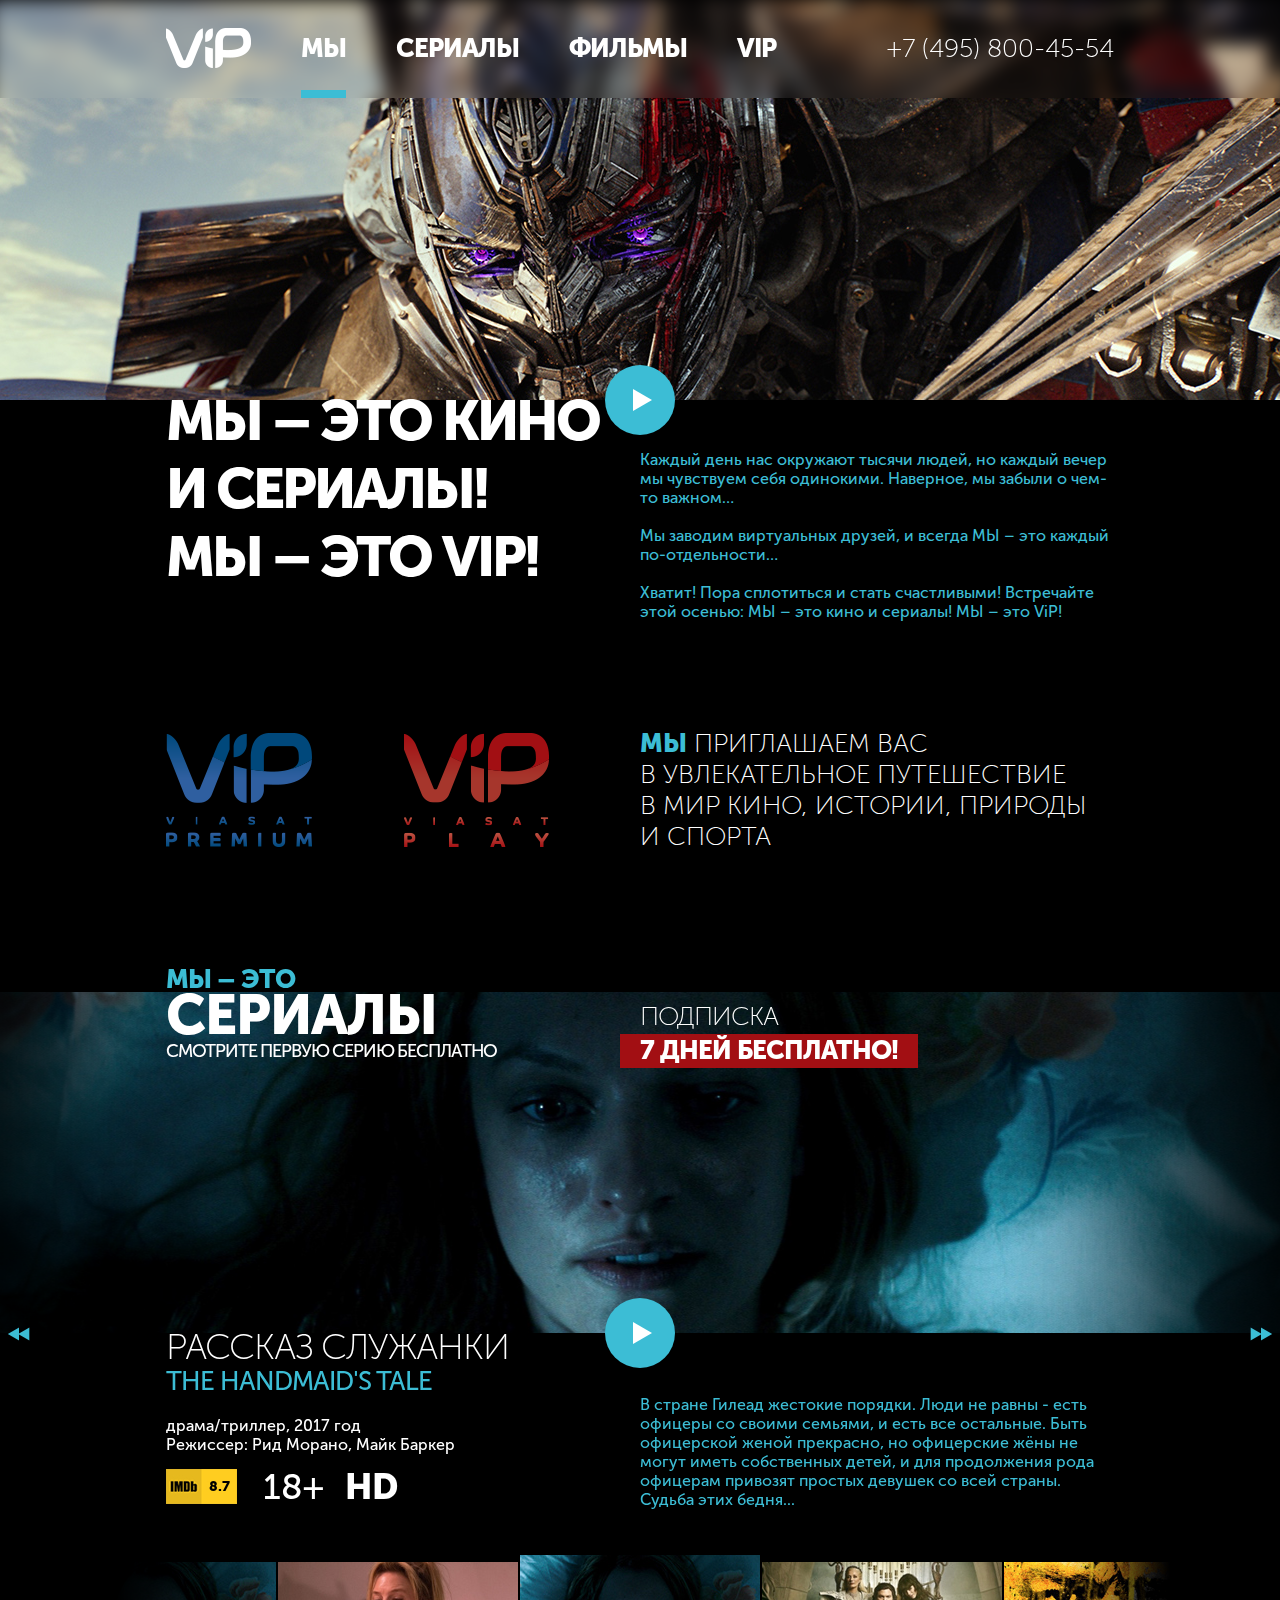
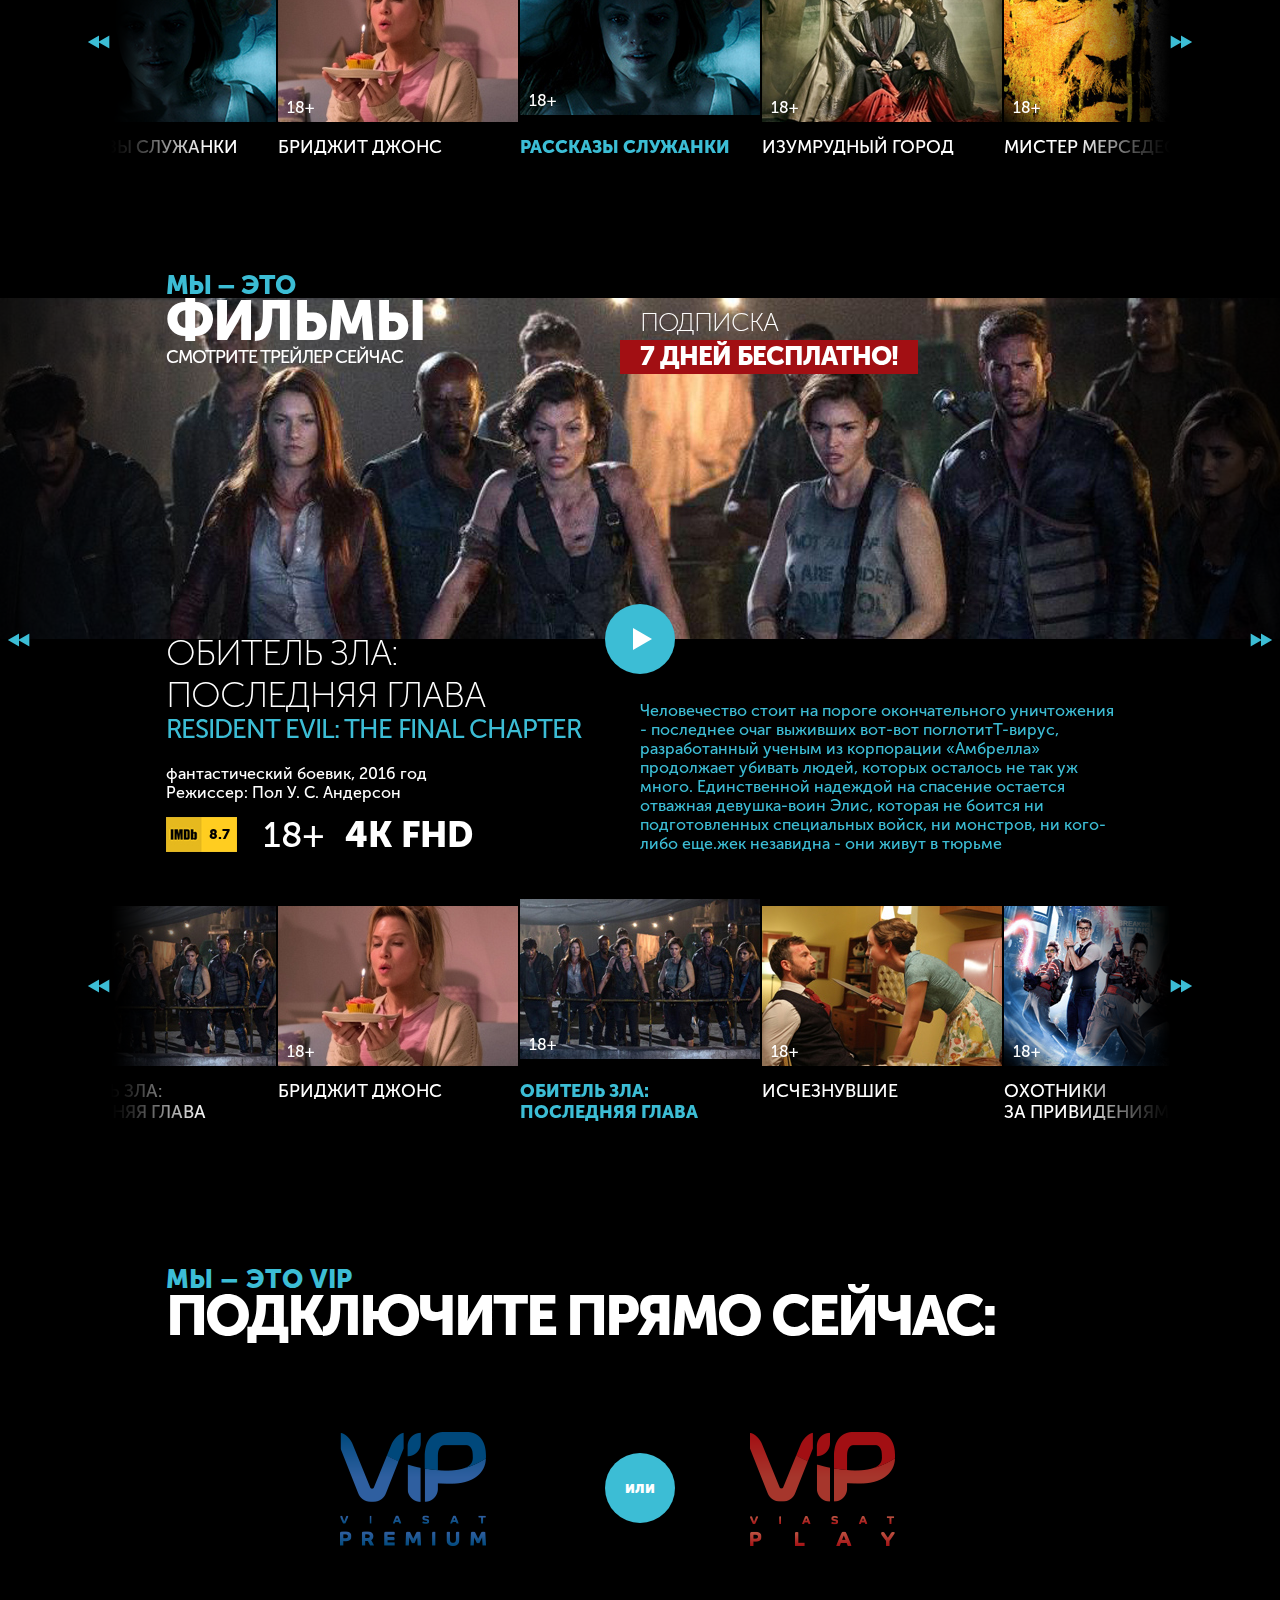
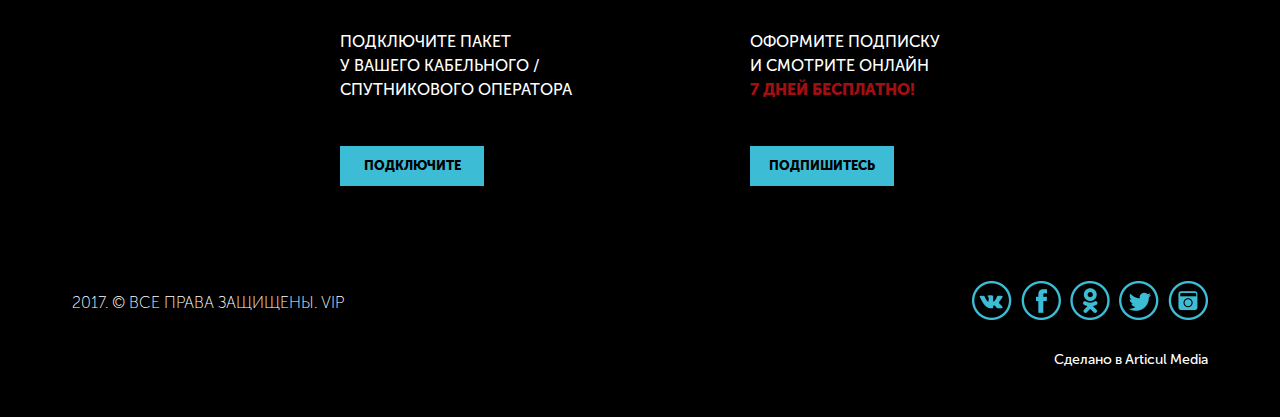
==== index.html @ fb72841e "fix" ====
<!DOCTYPE html>
<html lang="ru">
    <head>
        <meta charset="utf-8" />
        <title>ViP</title>

        <link rel="stylesheet" href="css/bootstrap.min.css" />
        <link rel="stylesheet" href="css/styles.css" />
        <link rel="stylesheet" href="js/slick/slick.css" />

        <script src="js/jquery-3.2.1.min.js"></script>
        <script src="js/jquery.scrollTo.min.js"></script>
        <script src="js/slick/slick.min.js"></script>
        <script src="js/tools.js"></script>

        <meta name="viewport" content="width=device-width" />
    </head>

    <body>

        <header>
            <div class="header-bg"><div class="header-bg-inner"></div></div>
            <div class="container">
                <div class="logo"></div>

                <nav>
                    <ul>
                        <li class="active"><a href="#we">Мы</a></li>
                        <li><a href="#series">Сериалы</a></li>
                        <li><a href="#movies">Фильмы</a></li>
                        <li><a href="#vip">VIP</a></li>
                    </ul>
                </nav>

                <div class="phone"><a href="tel:+74958004554">+7 (495) 800-45-54</a></div>

                <a href="#" class="mobile-menu-link"></a>
                <div class="mobile-menu">
                    <div class="container">
                        <div class="mobile-menu-list">
                            <ul>
                                <li class="active"><a href="#we">Мы</a></li>
                                <li><a href="#series">Сериалы</a></li>
                                <li><a href="#movies">Фильмы</a></li>
                                <li><a href="#vip">VIP</a></li>
                            </ul>
                        </div>
                        <div class="mobile-phone"><a href="tel:+74958004554">+7 (495) 800-45-54</a></div>
                        <div class="mobile-call"><a href="tel:+74958004554">Позвонить</a></div>
                        <div class="mobile-call-text">Мы вам всё расскажем</div>
                        <div class="logo"></div>
                        <a href="#" class="mobile-menu-close"></a>
                    </div>
                </div>
            </div>
        </header>

        <!-- wrapper -->
        <div class="wrapper">

            <!-- we -->
            <section id="we" class="we">
                <div class="we-poster" style="background-image:url(files/we.jpg)"></div>
                <div class="container">
                    <a href="files/video.html" class="we-play video-link"></a>
                    <div class="we-block">
                        <div class="row">
                            <div class="col-sm-6">
                                <div class="we-block-title">Мы – это кино<br /> и сериалы!<br /> Мы – это ViP!</div>
                            </div>
                            <div class="col-sm-6">
                                <div class="we-block-text">
                                    <p>Каждый день нас окружают тысячи людей, но каждый вечер мы чувствуем себя одинокими. Наверное, мы забыли о чем-то важном…</p>
                                    <p>Мы заводим виртуальных друзей, и всегда МЫ – это каждый по-отдельности…</p>
                                    <p>Хватит! Пора сплотиться и стать счастливыми! Встречайте этой осенью: МЫ – это кино и сериалы! МЫ – это ViP!</p>
                                </div>
                            </div>
                        </div>
                    </div>
                </div>
            </section>
            <!-- we END -->

            <!-- welcome -->
            <section class="welcome">
                <div class="container">
                    <div class="row">
                        <div class="col-sm-6">
                            <div class="welcome-logos">
                                <a href="#"><img src="images/logo-premium.png" alt="" /></a>
                                <a href="#"><img src="images/logo-play.png" alt="" /></a>
                            </div>
                        </div>
                        <div class="col-sm-6">
                            <div class="welcome-text"><span>МЫ</span> приглашаем вас<br /> в увлекательное путешествие<br /> в мир кино, истории, природы<br /> и спорта</div>
                        </div>
                    </div>
                </div>

                <div class="welcome-detail">
                    <div class="container">
                        <div class="row">
                            <div class="col-sm-6">
                                <div class="welcome-detail-logos">
                                    <div class="welcome-detail-logo active">
                                        <div class="welcome-detail-logo-bg"></div>
                                        <img src="images/logo-premium-active.png" alt="" />
                                        <a href="#" class="welcome-detail-logo-link">Подключите</a>
                                    </div>
                                    <div class="welcome-detail-logo"><a href="#"><img src="images/logo-play-active.png" alt="" /></a></div>
                                </div>
                            </div>
                            <div class="col-sm-6">
                                <div class="welcome-detail-text">
                                    Пакет телеканалов ViP – для тех, кто не любит выбирать, но предпочитает лучшее: 7 каналов на любой вкус - премьеры голливудских и российских фильмов, новые эксклюзивные сериалы одновременно со всем миром, блокбастеры и мегахиты, природа, история и спорт! Разумеется, с превосходным качеством картинки и объёмным звуком.
                                    <a href="#" class="welcome-detail-text-link">Подключите</a>
                                </div>
                            </div>
                        </div>
                    </div>
                    <a href="#" class="welcome-detail-close"></a>
                </div>

                <div class="welcome-detail">
                    <div class="container">
                        <div class="row">
                            <div class="col-sm-6">
                                <div class="welcome-detail-logos">
                                    <div class="welcome-detail-logo"><a href="#"><img src="images/logo-premium-active.png" alt="" /></a></div>
                                    <div class="welcome-detail-logo active">
                                        <div class="welcome-detail-logo-bg welcome-detail-logo-bg-2"></div>
                                        <img src="images/logo-play-active.png" alt="" />
                                        <a href="#" class="welcome-detail-logo-link">Подпишитесь</a>
                                    </div>
                                </div>
                            </div>
                            <div class="col-sm-6">
                                <div class="welcome-detail-text welcome-detail-text-2">
                                    Онлайн-кинотеатр ViP – для тех, кто экономит и предпочитает свободу выбора: тысячи новых и популярных фильмов, модных сериалов и документальных программ, спортивных матчей в одной подписке — на вашем компьютере, мобильных устройствах и Смарт ТВ. Смотри в любое время по цене, дешевле одного билета в кино!
                                    <a href="#" class="welcome-detail-text-link">Подпишитесь</a>
                                </div>
                            </div>
                        </div>
                    </div>
                    <a href="#" class="welcome-detail-close"></a>
                </div>
            </section>
            <!-- welcome END -->

            <!-- series -->
            <section id="series" class="gallery">
                <!-- gallery big -->
                <div class="gallery-big">
                    <div class="gallery-big-list gallery-big-list-series">
                        <!-- gallery big item -->
                        <div class="gallery-big-item">
                            <div class="gallery-big-preview">
                                <a href="files/video.html" class="gallery-big-preview-poster video-link" style="background-image:url(files/gallery-big-1.jpg)"></a>
                                <div class="gallery-big-preview-shadow-left"></div>
                                <div class="gallery-big-preview-shadow-right"></div>
                                <div class="container">
                                    <div class="row">
                                        <div class="col-sm-6">
                                            <div class="gallery-title">
                                                <div class="gallery-title-we">Мы – это</div>
                                                <div class="gallery-title-text">Сериалы</div>
                                                <div class="gallery-title-descr">Смотрите первую серию бесплатно</div>
                                            </div>
                                        </div>
                                        <div class="col-sm-6">
                                            <div class="gallery-subscribe">
                                                <div class="gallery-subscribe-title">подписка</div>
                                                <div class="gallery-subscribe-free"><span>7 дней бесплатно!</span></div>
                                            </div>
                                         </div>
                                     </div>
                                </div>
                                <div class="gallery-title-descr-mobile">Смотрите первую серию бесплатно</div>
                                <a href="#" class="gallery-big-play"></a>
                            </div>
                            <div class="gallery-big-content">
                                <div class="container">
                                    <div class="row">
                                        <div class="col-sm-6">
                                            <div class="gallery-big-info">
                                                <div class="gallery-big-info-title">Рассказ служанки</div>
                                                <div class="gallery-big-info-title-original">The Handmaid's Tale</div>
                                                <div class="gallery-big-info-tech">драма/триллер, 2017 год<br /> Режиссер: Рид Морано, Майк Баркер</div>
                                                <div class="gallery-big-info-stat">
                                                    <div class="gallery-big-info-imdb"><span>8.7</span></div>
                                                    <div class="gallery-big-info-age">18+</div>
                                                    <div class="gallery-big-info-res">HD</div>
                                                </div>
                                            </div>
                                        </div>
                                        <div class="col-sm-6">
                                            <div class="gallery-big-text">В стране Гилеад жестокие порядки. Люди не равны - есть офицеры со своими семьями, и есть все остальные. Быть офицерской женой прекрасно, но офицерские жёны не могут иметь собственных детей, и для продолжения рода офицерам привозят простых девушек со всей страны. Судьба этих бедня...</div>
                                         </div>
                                     </div>
                                </div>
                            </div>
                        </div>
                        <!-- gallery big item END -->

                        <!-- gallery big item -->
                        <div class="gallery-big-item">
                            <div class="gallery-big-preview">
                                <div class="gallery-big-preview-poster" style="background-image:url(files/gallery-big-3.jpg)"></div>
                                <div class="gallery-big-preview-shadow-left"></div>
                                <div class="gallery-big-preview-shadow-right"></div>
                                <div class="container">
                                    <div class="row">
                                        <div class="col-sm-6">
                                            <div class="gallery-title">
                                                <div class="gallery-title-we">Мы – это</div>
                                                <div class="gallery-title-text">Сериалы</div>
                                                <div class="gallery-title-descr">Смотрите первую серию бесплатно</div>
                                            </div>
                                        </div>
                                        <div class="col-sm-6">
                                            <div class="gallery-subscribe">
                                                <div class="gallery-subscribe-title">подписка</div>
                                                <div class="gallery-subscribe-free"><span>7 дней бесплатно!</span></div>
                                            </div>
                                        </div>
                                    </div>
                                </div>
                                <div class="gallery-title-descr-mobile">Смотрите первую серию бесплатно</div>
                                <a href="#" class="gallery-big-play"></a>
                            </div>
                            <div class="gallery-big-content">
                                <div class="container">
                                    <div class="row">
                                        <div class="col-sm-6">
                                            <div class="gallery-big-info">
                                                <div class="gallery-big-info-title">Изумрудный город</div>
                                                <div class="gallery-big-info-title-original">The Handmaid's Tale</div>
                                                <div class="gallery-big-info-tech">драма/триллер, 2017 год<br /> Режиссер: Рид Морано, Майк Баркер</div>
                                                <div class="gallery-big-info-stat">
                                                    <div class="gallery-big-info-imdb"><a href="#">8.7</a></div>
                                                    <div class="gallery-big-info-age">18+</div>
                                                    <div class="gallery-big-info-res">HD</div>
                                                </div>
                                            </div>
                                        </div>
                                        <div class="col-sm-6">
                                            <div class="gallery-big-text">В стране Гилеад жестокие порядки. Люди не равны - есть офицеры со своими семьями, и есть все остальные. Быть офицерской женой прекрасно, но офицерские жёны не могут иметь собственных детей, и для продолжения рода офицерам привозят простых девушек со всей страны. Судьба этих бедня...</div>
                                        </div>
                                    </div>
                                </div>
                            </div>
                        </div>
                        <!-- gallery big item END -->

                        <!-- gallery big item -->
                        <div class="gallery-big-item">
                            <div class="gallery-big-preview">
                                <div class="gallery-big-preview-poster" style="background-image:url(files/gallery-big-5.jpg)"></div>
                                <div class="gallery-big-preview-shadow-left"></div>
                                <div class="gallery-big-preview-shadow-right"></div>
                                <div class="container">
                                    <div class="row">
                                        <div class="col-sm-6">
                                            <div class="gallery-title">
                                                <div class="gallery-title-we">Мы – это</div>
                                                <div class="gallery-title-text">Сериалы</div>
                                                <div class="gallery-title-descr">Смотрите первую серию бесплатно</div>
                                            </div>
                                        </div>
                                        <div class="col-sm-6">
                                            <div class="gallery-subscribe">
                                                <div class="gallery-subscribe-title">подписка</div>
                                                <div class="gallery-subscribe-free"><span>7 дней бесплатно!</span></div>
                                            </div>
                                        </div>
                                    </div>
                                </div>
                                <div class="gallery-title-descr-mobile">Смотрите первую серию бесплатно</div>
                                <a href="#" class="gallery-big-play"></a>
                            </div>
                            <div class="gallery-big-content">
                                <div class="container">
                                    <div class="row">
                                        <div class="col-sm-6">
                                            <div class="gallery-big-info">
                                                <div class="gallery-big-info-title">Мистер Мерседес</div>
                                                <div class="gallery-big-info-title-original">The Handmaid's Tale</div>
                                                <div class="gallery-big-info-tech">драма/триллер, 2017 год<br /> Режиссер: Рид Морано, Майк Баркер</div>
                                                <div class="gallery-big-info-stat">
                                                    <div class="gallery-big-info-imdb"><a href="#">8.7</a></div>
                                                    <div class="gallery-big-info-age">18+</div>
                                                    <div class="gallery-big-info-res">HD</div>
                                                </div>
                                            </div>
                                        </div>
                                        <div class="col-sm-6">
                                            <div class="gallery-big-text">В стране Гилеад жестокие порядки. Люди не равны - есть офицеры со своими семьями, и есть все остальные. Быть офицерской женой прекрасно, но офицерские жёны не могут иметь собственных детей, и для продолжения рода офицерам привозят простых девушек со всей страны. Судьба этих бедня...</div>
                                        </div>
                                    </div>
                                </div>
                            </div>
                        </div>
                        <!-- gallery big item END -->

                        <!-- gallery big item -->
                        <div class="gallery-big-item">
                            <div class="gallery-big-preview">
                                <div class="gallery-big-preview-poster" style="background-image:url(files/gallery-big-6.jpg)"></div>
                                <div class="gallery-big-preview-shadow-left"></div>
                                <div class="gallery-big-preview-shadow-right"></div>
                                <div class="container">
                                    <div class="row">
                                        <div class="col-sm-6">
                                            <div class="gallery-title">
                                                <div class="gallery-title-we">Мы – это</div>
                                                <div class="gallery-title-text">Сериалы</div>
                                                <div class="gallery-title-descr">Смотрите первую серию бесплатно</div>
                                            </div>
                                        </div>
                                        <div class="col-sm-6">
                                            <div class="gallery-subscribe">
                                                <div class="gallery-subscribe-title">подписка</div>
                                                <div class="gallery-subscribe-free"><span>7 дней бесплатно!</span></div>
                                            </div>
                                        </div>
                                    </div>
                                </div>
                                <div class="gallery-title-descr-mobile">Смотрите первую серию бесплатно</div>
                                <a href="#" class="gallery-big-play"></a>
                            </div>
                            <div class="gallery-big-content">
                                <div class="container">
                                    <div class="row">
                                        <div class="col-sm-6">
                                            <div class="gallery-big-info">
                                                <div class="gallery-big-info-title">Достать коротышку</div>
                                                <div class="gallery-big-info-title-original">The Handmaid's Tale</div>
                                                <div class="gallery-big-info-tech">драма/триллер, 2017 год<br /> Режиссер: Рид Морано, Майк Баркер</div>
                                                <div class="gallery-big-info-stat">
                                                    <div class="gallery-big-info-imdb"><a href="#">8.7</a></div>
                                                    <div class="gallery-big-info-age">18+</div>
                                                    <div class="gallery-big-info-res">HD</div>
                                                </div>
                                            </div>
                                        </div>
                                        <div class="col-sm-6">
                                            <div class="gallery-big-text">В стране Гилеад жестокие порядки. Люди не равны - есть офицеры со своими семьями, и есть все остальные. Быть офицерской женой прекрасно, но офицерские жёны не могут иметь собственных детей, и для продолжения рода офицерам привозят простых девушек со всей страны. Судьба этих бедня...</div>
                                        </div>
                                    </div>
                                </div>
                            </div>
                        </div>
                        <!-- gallery big item END -->

                        <!-- gallery big item -->
                        <div class="gallery-big-item">
                            <div class="gallery-big-preview">
                                <div class="gallery-big-preview-poster" style="background-image:url(files/gallery-big-7.jpg)"></div>
                                <div class="gallery-big-preview-shadow-left"></div>
                                <div class="gallery-big-preview-shadow-right"></div>
                                <div class="container">
                                    <div class="row">
                                        <div class="col-sm-6">
                                            <div class="gallery-title">
                                                <div class="gallery-title-we">Мы – это</div>
                                                <div class="gallery-title-text">Сериалы</div>
                                                <div class="gallery-title-descr">Смотрите первую серию бесплатно</div>
                                            </div>
                                        </div>
                                        <div class="col-sm-6">
                                            <div class="gallery-subscribe">
                                                <div class="gallery-subscribe-title">подписка</div>
                                                <div class="gallery-subscribe-free"><span>7 дней бесплатно!</span></div>
                                            </div>
                                        </div>
                                    </div>
                                </div>
                                <div class="gallery-title-descr-mobile">Смотрите первую серию бесплатно</div>
                                <a href="#" class="gallery-big-play"></a>
                            </div>
                            <div class="gallery-big-content">
                                <div class="container">
                                    <div class="row">
                                        <div class="col-sm-6">
                                            <div class="gallery-big-info">
                                                <div class="gallery-big-info-title">Бриджит джонс</div>
                                                <div class="gallery-big-info-title-original">The Handmaid's Tale</div>
                                                <div class="gallery-big-info-tech">драма/триллер, 2017 год<br /> Режиссер: Рид Морано, Майк Баркер</div>
                                                <div class="gallery-big-info-stat">
                                                    <div class="gallery-big-info-imdb"><a href="#">8.7</a></div>
                                                    <div class="gallery-big-info-age">18+</div>
                                                    <div class="gallery-big-info-res">HD</div>
                                                </div>
                                            </div>
                                        </div>
                                        <div class="col-sm-6">
                                            <div class="gallery-big-text">В стране Гилеад жестокие порядки. Люди не равны - есть офицеры со своими семьями, и есть все остальные. Быть офицерской женой прекрасно, но офицерские жёны не могут иметь собственных детей, и для продолжения рода офицерам привозят простых девушек со всей страны. Судьба этих бедня...</div>
                                        </div>
                                    </div>
                                </div>
                            </div>
                        </div>
                        <!-- gallery big item END -->

                        <!-- gallery big item -->
                        <div class="gallery-big-item">
                            <div class="gallery-big-preview">
                                <div class="gallery-big-preview-poster" style="background-image:url(files/gallery-big-1.jpg)"></div>
                                <div class="gallery-big-preview-shadow-left"></div>
                                <div class="gallery-big-preview-shadow-right"></div>
                                <div class="container">
                                    <div class="row">
                                        <div class="col-sm-6">
                                            <div class="gallery-title">
                                                <div class="gallery-title-we">Мы – это</div>
                                                <div class="gallery-title-text">Сериалы</div>
                                                <div class="gallery-title-descr">Смотрите первую серию бесплатно</div>
                                            </div>
                                        </div>
                                        <div class="col-sm-6">
                                            <div class="gallery-subscribe">
                                                <div class="gallery-subscribe-title">подписка</div>
                                                <div class="gallery-subscribe-free"><span>7 дней бесплатно!</span></div>
                                            </div>
                                        </div>
                                    </div>
                                </div>
                                <div class="gallery-title-descr-mobile">Смотрите первую серию бесплатно</div>
                                <a href="#" class="gallery-big-play"></a>
                            </div>
                            <div class="gallery-big-content">
                                <div class="container">
                                    <div class="row">
                                        <div class="col-sm-6">
                                            <div class="gallery-big-info">
                                                <div class="gallery-big-info-title">Рассказ служанки</div>
                                                <div class="gallery-big-info-title-original">The Handmaid's Tale</div>
                                                <div class="gallery-big-info-tech">драма/триллер, 2017 год<br /> Режиссер: Рид Морано, Майк Баркер</div>
                                                <div class="gallery-big-info-stat">
                                                    <div class="gallery-big-info-imdb"><a href="#">8.7</a></div>
                                                    <div class="gallery-big-info-age">18+</div>
                                                    <div class="gallery-big-info-res">HD</div>
                                                </div>
                                            </div>
                                        </div>
                                        <div class="col-sm-6">
                                            <div class="gallery-big-text">В стране Гилеад жестокие порядки. Люди не равны - есть офицеры со своими семьями, и есть все остальные. Быть офицерской женой прекрасно, но офицерские жёны не могут иметь собственных детей, и для продолжения рода офицерам привозят простых девушек со всей страны. Судьба этих бедня...</div>
                                        </div>
                                    </div>
                                </div>
                            </div>
                        </div>
                        <!-- gallery big item END -->

                        <!-- gallery big item -->
                        <div class="gallery-big-item">
                            <div class="gallery-big-preview">
                                <div class="gallery-big-preview-poster" style="background-image:url(files/gallery-big-3.jpg)"></div>
                                <div class="gallery-big-preview-shadow-left"></div>
                                <div class="gallery-big-preview-shadow-right"></div>
                                <div class="container">
                                    <div class="row">
                                        <div class="col-sm-6">
                                            <div class="gallery-title">
                                                <div class="gallery-title-we">Мы – это</div>
                                                <div class="gallery-title-text">Сериалы</div>
                                                <div class="gallery-title-descr">Смотрите первую серию бесплатно</div>
                                            </div>
                                        </div>
                                        <div class="col-sm-6">
                                            <div class="gallery-subscribe">
                                                <div class="gallery-subscribe-title">подписка</div>
                                                <div class="gallery-subscribe-free"><span>7 дней бесплатно!</span></div>
                                            </div>
                                        </div>
                                    </div>
                                </div>
                                <div class="gallery-title-descr-mobile">Смотрите первую серию бесплатно</div>
                                <a href="#" class="gallery-big-play"></a>
                            </div>
                            <div class="gallery-big-content">
                                <div class="container">
                                    <div class="row">
                                        <div class="col-sm-6">
                                            <div class="gallery-big-info">
                                                <div class="gallery-big-info-title">Изумрудный город</div>
                                                <div class="gallery-big-info-title-original">The Handmaid's Tale</div>
                                                <div class="gallery-big-info-tech">драма/триллер, 2017 год<br /> Режиссер: Рид Морано, Майк Баркер</div>
                                                <div class="gallery-big-info-stat">
                                                    <div class="gallery-big-info-imdb"><a href="#">8.7</a></div>
                                                    <div class="gallery-big-info-age">18+</div>
                                                    <div class="gallery-big-info-res">HD</div>
                                                </div>
                                            </div>
                                        </div>
                                        <div class="col-sm-6">
                                            <div class="gallery-big-text">В стране Гилеад жестокие порядки. Люди не равны - есть офицеры со своими семьями, и есть все остальные. Быть офицерской женой прекрасно, но офицерские жёны не могут иметь собственных детей, и для продолжения рода офицерам привозят простых девушек со всей страны. Судьба этих бедня...</div>
                                        </div>
                                    </div>
                                </div>
                            </div>
                        </div>
                        <!-- gallery big item END -->

                        <!-- gallery big item -->
                        <div class="gallery-big-item">
                            <div class="gallery-big-preview">
                                <div class="gallery-big-preview-poster" style="background-image:url(files/gallery-big-5.jpg)"></div>
                                <div class="gallery-big-preview-shadow-left"></div>
                                <div class="gallery-big-preview-shadow-right"></div>
                                <div class="container">
                                    <div class="row">
                                        <div class="col-sm-6">
                                            <div class="gallery-title">
                                                <div class="gallery-title-we">Мы – это</div>
                                                <div class="gallery-title-text">Сериалы</div>
                                                <div class="gallery-title-descr">Смотрите первую серию бесплатно</div>
                                            </div>
                                        </div>
                                        <div class="col-sm-6">
                                            <div class="gallery-subscribe">
                                                <div class="gallery-subscribe-title">подписка</div>
                                                <div class="gallery-subscribe-free"><span>7 дней бесплатно!</span></div>
                                            </div>
                                        </div>
                                    </div>
                                </div>
                                <div class="gallery-title-descr-mobile">Смотрите первую серию бесплатно</div>
                                <a href="#" class="gallery-big-play"></a>
                            </div>
                            <div class="gallery-big-content">
                                <div class="container">
                                    <div class="row">
                                        <div class="col-sm-6">
                                            <div class="gallery-big-info">
                                                <div class="gallery-big-info-title">Мистер Мерседес</div>
                                                <div class="gallery-big-info-title-original">The Handmaid's Tale</div>
                                                <div class="gallery-big-info-tech">драма/триллер, 2017 год<br /> Режиссер: Рид Морано, Майк Баркер</div>
                                                <div class="gallery-big-info-stat">
                                                    <div class="gallery-big-info-imdb"><a href="#">8.7</a></div>
                                                    <div class="gallery-big-info-age">18+</div>
                                                    <div class="gallery-big-info-res">HD</div>
                                                </div>
                                            </div>
                                        </div>
                                        <div class="col-sm-6">
                                            <div class="gallery-big-text">В стране Гилеад жестокие порядки. Люди не равны - есть офицеры со своими семьями, и есть все остальные. Быть офицерской женой прекрасно, но офицерские жёны не могут иметь собственных детей, и для продолжения рода офицерам привозят простых девушек со всей страны. Судьба этих бедня...</div>
                                        </div>
                                    </div>
                                </div>
                            </div>
                        </div>
                        <!-- gallery big item END -->

                        <!-- gallery big item -->
                        <div class="gallery-big-item">
                            <div class="gallery-big-preview">
                                <div class="gallery-big-preview-poster" style="background-image:url(files/gallery-big-6.jpg)"></div>
                                <div class="gallery-big-preview-shadow-left"></div>
                                <div class="gallery-big-preview-shadow-right"></div>
                                <div class="container">
                                    <div class="row">
                                        <div class="col-sm-6">
                                            <div class="gallery-title">
                                                <div class="gallery-title-we">Мы – это</div>
                                                <div class="gallery-title-text">Сериалы</div>
                                                <div class="gallery-title-descr">Смотрите первую серию бесплатно</div>
                                            </div>
                                        </div>
                                        <div class="col-sm-6">
                                            <div class="gallery-subscribe">
                                                <div class="gallery-subscribe-title">подписка</div>
                                                <div class="gallery-subscribe-free"><span>7 дней бесплатно!</span></div>
                                            </div>
                                        </div>
                                    </div>
                                </div>
                                <div class="gallery-title-descr-mobile">Смотрите первую серию бесплатно</div>
                                <a href="#" class="gallery-big-play"></a>
                            </div>
                            <div class="gallery-big-content">
                                <div class="container">
                                    <div class="row">
                                        <div class="col-sm-6">
                                            <div class="gallery-big-info">
                                                <div class="gallery-big-info-title">Достать коротышку</div>
                                                <div class="gallery-big-info-title-original">The Handmaid's Tale</div>
                                                <div class="gallery-big-info-tech">драма/триллер, 2017 год<br /> Режиссер: Рид Морано, Майк Баркер</div>
                                                <div class="gallery-big-info-stat">
                                                    <div class="gallery-big-info-imdb"><a href="#">8.7</a></div>
                                                    <div class="gallery-big-info-age">18+</div>
                                                    <div class="gallery-big-info-res">HD</div>
                                                </div>
                                            </div>
                                        </div>
                                        <div class="col-sm-6">
                                            <div class="gallery-big-text">В стране Гилеад жестокие порядки. Люди не равны - есть офицеры со своими семьями, и есть все остальные. Быть офицерской женой прекрасно, но офицерские жёны не могут иметь собственных детей, и для продолжения рода офицерам привозят простых девушек со всей страны. Судьба этих бедня...</div>
                                        </div>
                                    </div>
                                </div>
                            </div>
                        </div>
                        <!-- gallery big item END -->

                        <!-- gallery big item -->
                        <div class="gallery-big-item">
                            <div class="gallery-big-preview">
                                <div class="gallery-big-preview-poster" style="background-image:url(files/gallery-big-7.jpg)"></div>
                                <div class="gallery-big-preview-shadow-left"></div>
                                <div class="gallery-big-preview-shadow-right"></div>
                                <div class="container">
                                    <div class="row">
                                        <div class="col-sm-6">
                                            <div class="gallery-title">
                                                <div class="gallery-title-we">Мы – это</div>
                                                <div class="gallery-title-text">Сериалы</div>
                                                <div class="gallery-title-descr">Смотрите первую серию бесплатно</div>
                                            </div>
                                        </div>
                                        <div class="col-sm-6">
                                            <div class="gallery-subscribe">
                                                <div class="gallery-subscribe-title">подписка</div>
                                                <div class="gallery-subscribe-free"><span>7 дней бесплатно!</span></div>
                                            </div>
                                        </div>
                                    </div>
                                </div>
                                <div class="gallery-title-descr-mobile">Смотрите первую серию бесплатно</div>
                                <a href="#" class="gallery-big-play"></a>
                            </div>
                            <div class="gallery-big-content">
                                <div class="container">
                                    <div class="row">
                                        <div class="col-sm-6">
                                            <div class="gallery-big-info">
                                                <div class="gallery-big-info-title">Бриджит джонс</div>
                                                <div class="gallery-big-info-title-original">The Handmaid's Tale</div>
                                                <div class="gallery-big-info-tech">драма/триллер, 2017 год<br /> Режиссер: Рид Морано, Майк Баркер</div>
                                                <div class="gallery-big-info-stat">
                                                    <div class="gallery-big-info-imdb"><a href="#">8.7</a></div>
                                                    <div class="gallery-big-info-age">18+</div>
                                                    <div class="gallery-big-info-res">HD</div>
                                                </div>
                                            </div>
                                        </div>
                                        <div class="col-sm-6">
                                            <div class="gallery-big-text">В стране Гилеад жестокие порядки. Люди не равны - есть офицеры со своими семьями, и есть все остальные. Быть офицерской женой прекрасно, но офицерские жёны не могут иметь собственных детей, и для продолжения рода офицерам привозят простых девушек со всей страны. Судьба этих бедня...</div>
                                        </div>
                                    </div>
                                </div>
                            </div>
                        </div>
                        <!-- gallery big item END -->
                    </div>
                </div>
                <!-- gallery big END -->

                <!-- gallery list -->
                <div class="gallery-list">
                    <div class="gallery-list-inner gallery-list-inner-series">
                        <div class="gallery-list-item active">
                            <a href="#">
                                <div class="gallery-list-item-preview"><img src="files/gallery-list-04.jpg" alt="" /><span>18+</span></div>
                                <div class="gallery-list-item-title">Рассказы служанки</div>
                            </a>
                        </div>
                        <div class="gallery-list-item">
                            <a href="#">
                                <div class="gallery-list-item-preview"><img src="files/gallery-list-01.jpg" alt="" /><span>18+</span></div>
                                <div class="gallery-list-item-title">Изумрудный город</div>
                            </a>
                        </div>
                        <div class="gallery-list-item">
                            <a href="#">
                                <div class="gallery-list-item-preview"><img src="files/gallery-list-02.jpg" alt="" /><span>18+</span></div>
                                <div class="gallery-list-item-title">Мистер Мерседес</div>
                            </a>
                        </div>
                        <div class="gallery-list-item">
                            <a href="#">
                                <div class="gallery-list-item-preview"><img src="files/gallery-list-03.jpg" alt="" /><span>18+</span></div>
                                <div class="gallery-list-item-title">Достать коротышку</div>
                            </a>
                        </div>
                        <div class="gallery-list-item">
                            <a href="#">
                                <div class="gallery-list-item-preview"><img src="files/gallery-list-05.jpg" alt="" /><span>18+</span></div>
                                <div class="gallery-list-item-title">Бриджит джонс</div>
                            </a>
                        </div>
                        <div class="gallery-list-item">
                            <a href="#">
                                <div class="gallery-list-item-preview"><img src="files/gallery-list-01.jpg" alt="" /><span>18+</span></div>
                                <div class="gallery-list-item-title">Изумрудный город</div>
                            </a>
                        </div>
                        <div class="gallery-list-item">
                            <a href="#">
                                <div class="gallery-list-item-preview"><img src="files/gallery-list-02.jpg" alt="" /><span>18+</span></div>
                                <div class="gallery-list-item-title">Мистер Мерседес</div>
                            </a>
                        </div>
                        <div class="gallery-list-item">
                            <a href="#">
                                <div class="gallery-list-item-preview"><img src="files/gallery-list-03.jpg" alt="" /><span>18+</span></div>
                                <div class="gallery-list-item-title">Достать коротышку</div>
                            </a>
                        </div>
                        <div class="gallery-list-item">
                            <a href="#">
                                <div class="gallery-list-item-preview"><img src="files/gallery-list-04.jpg" alt="" /><span>18+</span></div>
                                <div class="gallery-list-item-title">Рассказы служанки</div>
                            </a>
                        </div>
                        <div class="gallery-list-item">
                            <a href="#">
                                <div class="gallery-list-item-preview"><img src="files/gallery-list-05.jpg" alt="" /><span>18+</span></div>
                                <div class="gallery-list-item-title">Бриджит джонс</div>
                            </a>
                        </div>
                    </div>
                </div>
                <!-- gallery list END -->
            </section>
            <!-- series END -->

            <!-- movies -->
            <section id="movies" class="gallery">
                <!-- gallery big -->
                <div class="gallery-big">
                    <div class="gallery-big-list gallery-big-list-movies">
                        <!-- gallery big item -->
                        <div class="gallery-big-item">
                            <div class="gallery-big-preview">
                                <div class="gallery-big-preview-poster" style="background-image:url(files/gallery-big-2.jpg)"></div>
                                <div class="gallery-big-preview-shadow-left"></div>
                                <div class="gallery-big-preview-shadow-right"></div>
                                <div class="container">
                                    <div class="row">
                                        <div class="col-sm-6">
                                            <div class="gallery-title">
                                                <div class="gallery-title-we">Мы – это</div>
                                                <div class="gallery-title-text">Фильмы</div>
                                                <div class="gallery-title-descr">Смотрите трейлер сейчас</div>
                                            </div>
                                        </div>
                                        <div class="col-sm-6">
                                            <div class="gallery-subscribe">
                                                <div class="gallery-subscribe-title">подписка</div>
                                                <div class="gallery-subscribe-free"><span>7 дней бесплатно!</span></div>
                                            </div>
                                        </div>
                                    </div>
                                </div>
                                <div class="gallery-title-descr-mobile">Смотрите трейлер сейчас</div>
                                <a href="#" class="gallery-big-play"></a>
                            </div>
                            <div class="gallery-big-content">
                                <div class="container">
                                    <div class="row">
                                        <div class="col-sm-6">
                                            <div class="gallery-big-info">
                                                <div class="gallery-big-info-title">Обитель зла: последняя глава</div>
                                                <div class="gallery-big-info-title-original">Resident evil: The final chapter</div>
                                                <div class="gallery-big-info-tech">фантастический боевик, 2016 год<br /> Режиссер: Пол У. С. Андерсон</div>
                                                <div class="gallery-big-info-stat">
                                                    <div class="gallery-big-info-imdb"><a href="#">8.7</a></div>
                                                    <div class="gallery-big-info-age">18+</div>
                                                    <div class="gallery-big-info-res">4K FHD</div>
                                                </div>
                                            </div>
                                        </div>
                                        <div class="col-sm-6">
                                            <div class="gallery-big-text">Человечество стоит на пороге окончательного уничтожения - последнее очаг выживших вот-вот поглотитТ-вирус, разработанный ученым из корпорации «Амбрелла» продолжает убивать людей, которых осталось не так уж много. Единственной надеждой на спасение остается отважная девушка-воин Элис, которая не боится ни подготовленных специальных войск, ни монстров, ни кого-либо еще.жек незавидна - они живут в тюрьме</div>
                                        </div>
                                    </div>
                                </div>
                            </div>
                        </div>
                        <!-- gallery big item END -->

                        <!-- gallery big item -->
                        <div class="gallery-big-item">
                            <div class="gallery-big-preview">
                                <div class="gallery-big-preview-poster" style="background-image:url(files/gallery-big-4.jpg)"></div>
                                <div class="gallery-big-preview-shadow-left"></div>
                                <div class="gallery-big-preview-shadow-right"></div>
                                <div class="container">
                                    <div class="row">
                                        <div class="col-sm-6">
                                            <div class="gallery-title">
                                                <div class="gallery-title-we">Мы – это</div>
                                                <div class="gallery-title-text">Фильмы</div>
                                                <div class="gallery-title-descr">Смотрите трейлер сейчас</div>
                                            </div>
                                        </div>
                                        <div class="col-sm-6">
                                            <div class="gallery-subscribe">
                                                <div class="gallery-subscribe-title">подписка</div>
                                                <div class="gallery-subscribe-free"><span>7 дней бесплатно!</span></div>
                                            </div>
                                        </div>
                                    </div>
                                </div>
                                <div class="gallery-title-descr-mobile">Смотрите трейлер сейчас</div>
                                <a href="#" class="gallery-big-play"></a>
                            </div>
                            <div class="gallery-big-content">
                                <div class="container">
                                    <div class="row">
                                        <div class="col-sm-6">
                                            <div class="gallery-big-info">
                                                <div class="gallery-big-info-title">Исчезнувшие</div>
                                                <div class="gallery-big-info-title-original">Resident evil: The final chapter</div>
                                                <div class="gallery-big-info-tech">фантастический боевик, 2016 год<br /> Режиссер: Пол У. С. Андерсон</div>
                                                <div class="gallery-big-info-stat">
                                                    <div class="gallery-big-info-imdb"><a href="#">8.7</a></div>
                                                    <div class="gallery-big-info-age">18+</div>
                                                    <div class="gallery-big-info-res">4K FHD</div>
                                                </div>
                                            </div>
                                        </div>
                                        <div class="col-sm-6">
                                            <div class="gallery-big-text">Человечество стоит на пороге окончательного уничтожения - последнее очаг выживших вот-вот поглотитТ-вирус, разработанный ученым из корпорации «Амбрелла» продолжает убивать людей, которых осталось не так уж много. Единственной надеждой на спасение остается отважная девушка-воин Элис, которая не боится ни подготовленных специальных войск, ни монстров, ни кого-либо еще.жек незавидна - они живут в тюрьме</div>
                                        </div>
                                    </div>
                                </div>
                            </div>
                        </div>
                        <!-- gallery big item END -->

                        <!-- gallery big item -->
                        <div class="gallery-big-item">
                            <div class="gallery-big-preview">
                                <div class="gallery-big-preview-poster" style="background-image:url(files/gallery-big-5.jpg)"></div>
                                <div class="gallery-big-preview-shadow-left"></div>
                                <div class="gallery-big-preview-shadow-right"></div>
                                <div class="container">
                                    <div class="row">
                                        <div class="col-sm-6">
                                            <div class="gallery-title">
                                                <div class="gallery-title-we">Мы – это</div>
                                                <div class="gallery-title-text">Фильмы</div>
                                                <div class="gallery-title-descr">Смотрите трейлер сейчас</div>
                                            </div>
                                        </div>
                                        <div class="col-sm-6">
                                            <div class="gallery-subscribe">
                                                <div class="gallery-subscribe-title">подписка</div>
                                                <div class="gallery-subscribe-free"><span>7 дней бесплатно!</span></div>
                                            </div>
                                        </div>
                                    </div>
                                </div>
                                <div class="gallery-title-descr-mobile">Смотрите трейлер сейчас</div>
                                <a href="#" class="gallery-big-play"></a>
                            </div>
                            <div class="gallery-big-content">
                                <div class="container">
                                    <div class="row">
                                        <div class="col-sm-6">
                                            <div class="gallery-big-info">
                                                <div class="gallery-big-info-title">Охотники за&nbsp;привидениями</div>
                                                <div class="gallery-big-info-title-original">Resident evil: The final chapter</div>
                                                <div class="gallery-big-info-tech">фантастический боевик, 2016 год<br /> Режиссер: Пол У. С. Андерсон</div>
                                                <div class="gallery-big-info-stat">
                                                    <div class="gallery-big-info-imdb"><a href="#">8.7</a></div>
                                                    <div class="gallery-big-info-age">18+</div>
                                                    <div class="gallery-big-info-res">4K FHD</div>
                                                </div>
                                            </div>
                                        </div>
                                        <div class="col-sm-6">
                                            <div class="gallery-big-text">Человечество стоит на пороге окончательного уничтожения - последнее очаг выживших вот-вот поглотитТ-вирус, разработанный ученым из корпорации «Амбрелла» продолжает убивать людей, которых осталось не так уж много. Единственной надеждой на спасение остается отважная девушка-воин Элис, которая не боится ни подготовленных специальных войск, ни монстров, ни кого-либо еще.жек незавидна - они живут в тюрьме</div>
                                        </div>
                                    </div>
                                </div>
                            </div>
                        </div>
                        <!-- gallery big item END -->

                        <!-- gallery big item -->
                        <div class="gallery-big-item">
                            <div class="gallery-big-preview">
                                <div class="gallery-big-preview-poster" style="background-image:url(files/gallery-big-6.jpg)"></div>
                                <div class="gallery-big-preview-shadow-left"></div>
                                <div class="gallery-big-preview-shadow-right"></div>
                                <div class="container">
                                    <div class="row">
                                        <div class="col-sm-6">
                                            <div class="gallery-title">
                                                <div class="gallery-title-we">Мы – это</div>
                                                <div class="gallery-title-text">Сериалы</div>
                                                <div class="gallery-title-descr">Смотрите трейлер сейчас</div>
                                            </div>
                                        </div>
                                        <div class="col-sm-6">
                                            <div class="gallery-subscribe">
                                                <div class="gallery-subscribe-title">подписка</div>
                                                <div class="gallery-subscribe-free"><span>7 дней бесплатно!</span></div>
                                            </div>
                                        </div>
                                    </div>
                                </div>
                                <div class="gallery-title-descr-mobile">Смотрите трейлер сейчас</div>
                                <a href="#" class="gallery-big-play"></a>
                            </div>
                            <div class="gallery-big-content">
                                <div class="container">
                                    <div class="row">
                                        <div class="col-sm-6">
                                            <div class="gallery-big-info">
                                                <div class="gallery-big-info-title">Достать коротышку</div>
                                                <div class="gallery-big-info-title-original">The Handmaid's Tale</div>
                                                <div class="gallery-big-info-tech">драма/триллер, 2017 год<br /> Режиссер: Рид Морано, Майк Баркер</div>
                                                <div class="gallery-big-info-stat">
                                                    <div class="gallery-big-info-imdb"><a href="#">8.7</a></div>
                                                    <div class="gallery-big-info-age">18+</div>
                                                    <div class="gallery-big-info-res">HD</div>
                                                </div>
                                            </div>
                                        </div>
                                        <div class="col-sm-6">
                                            <div class="gallery-big-text">В стране Гилеад жестокие порядки. Люди не равны - есть офицеры со своими семьями, и есть все остальные. Быть офицерской женой прекрасно, но офицерские жёны не могут иметь собственных детей, и для продолжения рода офицерам привозят простых девушек со всей страны. Судьба этих бедня...</div>
                                        </div>
                                    </div>
                                </div>
                            </div>
                        </div>
                        <!-- gallery big item END -->

                        <!-- gallery big item -->
                        <div class="gallery-big-item">
                            <div class="gallery-big-preview">
                                <div class="gallery-big-preview-poster" style="background-image:url(files/gallery-big-7.jpg)"></div>
                                <div class="gallery-big-preview-shadow-left"></div>
                                <div class="gallery-big-preview-shadow-right"></div>
                                <div class="container">
                                    <div class="row">
                                        <div class="col-sm-6">
                                            <div class="gallery-title">
                                                <div class="gallery-title-we">Мы – это</div>
                                                <div class="gallery-title-text">Сериалы</div>
                                                <div class="gallery-title-descr">Смотрите трейлер сейчас</div>
                                            </div>
                                        </div>
                                        <div class="col-sm-6">
                                            <div class="gallery-subscribe">
                                                <div class="gallery-subscribe-title">подписка</div>
                                                <div class="gallery-subscribe-free"><span>7 дней бесплатно!</span></div>
                                            </div>
                                        </div>
                                    </div>
                                </div>
                                <div class="gallery-title-descr-mobile">Смотрите трейлер сейчас</div>
                                <a href="#" class="gallery-big-play"></a>
                            </div>
                            <div class="gallery-big-content">
                                <div class="container">
                                    <div class="row">
                                        <div class="col-sm-6">
                                            <div class="gallery-big-info">
                                                <div class="gallery-big-info-title">Бриджит джонс</div>
                                                <div class="gallery-big-info-title-original">The Handmaid's Tale</div>
                                                <div class="gallery-big-info-tech">драма/триллер, 2017 год<br /> Режиссер: Рид Морано, Майк Баркер</div>
                                                <div class="gallery-big-info-stat">
                                                    <div class="gallery-big-info-imdb"><a href="#">8.7</a></div>
                                                    <div class="gallery-big-info-age">18+</div>
                                                    <div class="gallery-big-info-res">HD</div>
                                                </div>
                                            </div>
                                        </div>
                                        <div class="col-sm-6">
                                            <div class="gallery-big-text">В стране Гилеад жестокие порядки. Люди не равны - есть офицеры со своими семьями, и есть все остальные. Быть офицерской женой прекрасно, но офицерские жёны не могут иметь собственных детей, и для продолжения рода офицерам привозят простых девушек со всей страны. Судьба этих бедня...</div>
                                        </div>
                                    </div>
                                </div>
                            </div>
                        </div>
                        <!-- gallery big item END -->

                        <!-- gallery big item -->
                        <div class="gallery-big-item">
                            <div class="gallery-big-preview">
                                <div class="gallery-big-preview-poster" style="background-image:url(files/gallery-big-2.jpg)"></div>
                                <div class="gallery-big-preview-shadow-left"></div>
                                <div class="gallery-big-preview-shadow-right"></div>
                                <div class="container">
                                    <div class="row">
                                        <div class="col-sm-6">
                                            <div class="gallery-title">
                                                <div class="gallery-title-we">Мы – это</div>
                                                <div class="gallery-title-text">Фильмы</div>
                                                <div class="gallery-title-descr">Смотрите трейлер сейчас</div>
                                            </div>
                                        </div>
                                        <div class="col-sm-6">
                                            <div class="gallery-subscribe">
                                                <div class="gallery-subscribe-title">подписка</div>
                                                <div class="gallery-subscribe-free"><span>7 дней бесплатно!</span></div>
                                            </div>
                                        </div>
                                    </div>
                                </div>
                                <div class="gallery-title-descr-mobile">Смотрите трейлер сейчас</div>
                                <a href="#" class="gallery-big-play"></a>
                            </div>
                            <div class="gallery-big-content">
                                <div class="container">
                                    <div class="row">
                                        <div class="col-sm-6">
                                            <div class="gallery-big-info">
                                                <div class="gallery-big-info-title">Обитель зла: последняя глава</div>
                                                <div class="gallery-big-info-title-original">Resident evil: The final chapter</div>
                                                <div class="gallery-big-info-tech">фантастический боевик, 2016 год<br /> Режиссер: Пол У. С. Андерсон</div>
                                                <div class="gallery-big-info-stat">
                                                    <div class="gallery-big-info-imdb"><a href="#">8.7</a></div>
                                                    <div class="gallery-big-info-age">18+</div>
                                                    <div class="gallery-big-info-res">4K FHD</div>
                                                </div>
                                            </div>
                                        </div>
                                        <div class="col-sm-6">
                                            <div class="gallery-big-text">Человечество стоит на пороге окончательного уничтожения - последнее очаг выживших вот-вот поглотитТ-вирус, разработанный ученым из корпорации «Амбрелла» продолжает убивать людей, которых осталось не так уж много. Единственной надеждой на спасение остается отважная девушка-воин Элис, которая не боится ни подготовленных специальных войск, ни монстров, ни кого-либо еще.жек незавидна - они живут в тюрьме</div>
                                        </div>
                                    </div>
                                </div>
                            </div>
                        </div>
                        <!-- gallery big item END -->

                        <!-- gallery big item -->
                        <div class="gallery-big-item">
                            <div class="gallery-big-preview">
                                <div class="gallery-big-preview-poster" style="background-image:url(files/gallery-big-4.jpg)"></div>
                                <div class="gallery-big-preview-shadow-left"></div>
                                <div class="gallery-big-preview-shadow-right"></div>
                                <div class="container">
                                    <div class="row">
                                        <div class="col-sm-6">
                                            <div class="gallery-title">
                                                <div class="gallery-title-we">Мы – это</div>
                                                <div class="gallery-title-text">Фильмы</div>
                                                <div class="gallery-title-descr">Смотрите трейлер сейчас</div>
                                            </div>
                                        </div>
                                        <div class="col-sm-6">
                                            <div class="gallery-subscribe">
                                                <div class="gallery-subscribe-title">подписка</div>
                                                <div class="gallery-subscribe-free"><span>7 дней бесплатно!</span></div>
                                            </div>
                                        </div>
                                    </div>
                                </div>
                                <div class="gallery-title-descr-mobile">Смотрите трейлер сейчас</div>
                                <a href="#" class="gallery-big-play"></a>
                            </div>
                            <div class="gallery-big-content">
                                <div class="container">
                                    <div class="row">
                                        <div class="col-sm-6">
                                            <div class="gallery-big-info">
                                                <div class="gallery-big-info-title">Исчезнувшие</div>
                                                <div class="gallery-big-info-title-original">Resident evil: The final chapter</div>
                                                <div class="gallery-big-info-tech">фантастический боевик, 2016 год<br /> Режиссер: Пол У. С. Андерсон</div>
                                                <div class="gallery-big-info-stat">
                                                    <div class="gallery-big-info-imdb"><a href="#">8.7</a></div>
                                                    <div class="gallery-big-info-age">18+</div>
                                                    <div class="gallery-big-info-res">4K FHD</div>
                                                </div>
                                            </div>
                                        </div>
                                        <div class="col-sm-6">
                                            <div class="gallery-big-text">Человечество стоит на пороге окончательного уничтожения - последнее очаг выживших вот-вот поглотитТ-вирус, разработанный ученым из корпорации «Амбрелла» продолжает убивать людей, которых осталось не так уж много. Единственной надеждой на спасение остается отважная девушка-воин Элис, которая не боится ни подготовленных специальных войск, ни монстров, ни кого-либо еще.жек незавидна - они живут в тюрьме</div>
                                        </div>
                                    </div>
                                </div>
                            </div>
                        </div>
                        <!-- gallery big item END -->

                        <!-- gallery big item -->
                        <div class="gallery-big-item">
                            <div class="gallery-big-preview">
                                <div class="gallery-big-preview-poster" style="background-image:url(files/gallery-big-5.jpg)"></div>
                                <div class="gallery-big-preview-shadow-left"></div>
                                <div class="gallery-big-preview-shadow-right"></div>
                                <div class="container">
                                    <div class="row">
                                        <div class="col-sm-6">
                                            <div class="gallery-title">
                                                <div class="gallery-title-we">Мы – это</div>
                                                <div class="gallery-title-text">Фильмы</div>
                                                <div class="gallery-title-descr">Смотрите трейлер сейчас</div>
                                            </div>
                                        </div>
                                        <div class="col-sm-6">
                                            <div class="gallery-subscribe">
                                                <div class="gallery-subscribe-title">подписка</div>
                                                <div class="gallery-subscribe-free"><span>7 дней бесплатно!</span></div>
                                            </div>
                                        </div>
                                    </div>
                                </div>
                                <div class="gallery-title-descr-mobile">Смотрите трейлер сейчас</div>
                                <a href="#" class="gallery-big-play"></a>
                            </div>
                            <div class="gallery-big-content">
                                <div class="container">
                                    <div class="row">
                                        <div class="col-sm-6">
                                            <div class="gallery-big-info">
                                                <div class="gallery-big-info-title">Охотники за&nbsp;привидениями</div>
                                                <div class="gallery-big-info-title-original">Resident evil: The final chapter</div>
                                                <div class="gallery-big-info-tech">фантастический боевик, 2016 год<br /> Режиссер: Пол У. С. Андерсон</div>
                                                <div class="gallery-big-info-stat">
                                                    <div class="gallery-big-info-imdb"><a href="#">8.7</a></div>
                                                    <div class="gallery-big-info-age">18+</div>
                                                    <div class="gallery-big-info-res">4K FHD</div>
                                                </div>
                                            </div>
                                        </div>
                                        <div class="col-sm-6">
                                            <div class="gallery-big-text">Человечество стоит на пороге окончательного уничтожения - последнее очаг выживших вот-вот поглотитТ-вирус, разработанный ученым из корпорации «Амбрелла» продолжает убивать людей, которых осталось не так уж много. Единственной надеждой на спасение остается отважная девушка-воин Элис, которая не боится ни подготовленных специальных войск, ни монстров, ни кого-либо еще.жек незавидна - они живут в тюрьме</div>
                                        </div>
                                    </div>
                                </div>
                            </div>
                        </div>
                        <!-- gallery big item END -->

                        <!-- gallery big item -->
                        <div class="gallery-big-item">
                            <div class="gallery-big-preview">
                                <div class="gallery-big-preview-poster" style="background-image:url(files/gallery-big-6.jpg)"></div>
                                <div class="gallery-big-preview-shadow-left"></div>
                                <div class="gallery-big-preview-shadow-right"></div>
                                <div class="container">
                                    <div class="row">
                                        <div class="col-sm-6">
                                            <div class="gallery-title">
                                                <div class="gallery-title-we">Мы – это</div>
                                                <div class="gallery-title-text">Сериалы</div>
                                                <div class="gallery-title-descr">Смотрите первую серию бесплатно</div>
                                            </div>
                                        </div>
                                        <div class="col-sm-6">
                                            <div class="gallery-subscribe">
                                                <div class="gallery-subscribe-title">подписка</div>
                                                <div class="gallery-subscribe-free"><span>7 дней бесплатно!</span></div>
                                            </div>
                                        </div>
                                    </div>
                                </div>
                                <div class="gallery-title-descr-mobile">Смотрите трейлер сейчас</div>
                                <a href="#" class="gallery-big-play"></a>
                            </div>
                            <div class="gallery-big-content">
                                <div class="container">
                                    <div class="row">
                                        <div class="col-sm-6">
                                            <div class="gallery-big-info">
                                                <div class="gallery-big-info-title">Достать коротышку</div>
                                                <div class="gallery-big-info-title-original">The Handmaid's Tale</div>
                                                <div class="gallery-big-info-tech">драма/триллер, 2017 год<br /> Режиссер: Рид Морано, Майк Баркер</div>
                                                <div class="gallery-big-info-stat">
                                                    <div class="gallery-big-info-imdb"><a href="#">8.7</a></div>
                                                    <div class="gallery-big-info-age">18+</div>
                                                    <div class="gallery-big-info-res">HD</div>
                                                </div>
                                            </div>
                                        </div>
                                        <div class="col-sm-6">
                                            <div class="gallery-big-text">В стране Гилеад жестокие порядки. Люди не равны - есть офицеры со своими семьями, и есть все остальные. Быть офицерской женой прекрасно, но офицерские жёны не могут иметь собственных детей, и для продолжения рода офицерам привозят простых девушек со всей страны. Судьба этих бедня...</div>
                                        </div>
                                    </div>
                                </div>
                            </div>
                        </div>
                        <!-- gallery big item END -->

                        <!-- gallery big item -->
                        <div class="gallery-big-item">
                            <div class="gallery-big-preview">
                                <div class="gallery-big-preview-poster" style="background-image:url(files/gallery-big-7.jpg)"></div>
                                <div class="gallery-big-preview-shadow-left"></div>
                                <div class="gallery-big-preview-shadow-right"></div>
                                <div class="container">
                                    <div class="row">
                                        <div class="col-sm-6">
                                            <div class="gallery-title">
                                                <div class="gallery-title-we">Мы – это</div>
                                                <div class="gallery-title-text">Сериалы</div>
                                                <div class="gallery-title-descr">Смотрите трейлер сейчас</div>
                                            </div>
                                        </div>
                                        <div class="col-sm-6">
                                            <div class="gallery-subscribe">
                                                <div class="gallery-subscribe-title">подписка</div>
                                                <div class="gallery-subscribe-free"><span>7 дней бесплатно!</span></div>
                                            </div>
                                        </div>
                                    </div>
                                </div>
                                <div class="gallery-title-descr-mobile">Смотрите трейлер сейчас</div>
                                <a href="#" class="gallery-big-play"></a>
                            </div>
                            <div class="gallery-big-content">
                                <div class="container">
                                    <div class="row">
                                        <div class="col-sm-6">
                                            <div class="gallery-big-info">
                                                <div class="gallery-big-info-title">Бриджит джонс</div>
                                                <div class="gallery-big-info-title-original">The Handmaid's Tale</div>
                                                <div class="gallery-big-info-tech">драма/триллер, 2017 год<br /> Режиссер: Рид Морано, Майк Баркер</div>
                                                <div class="gallery-big-info-stat">
                                                    <div class="gallery-big-info-imdb"><a href="#">8.7</a></div>
                                                    <div class="gallery-big-info-age">18+</div>
                                                    <div class="gallery-big-info-res">HD</div>
                                                </div>
                                            </div>
                                        </div>
                                        <div class="col-sm-6">
                                            <div class="gallery-big-text">В стране Гилеад жестокие порядки. Люди не равны - есть офицеры со своими семьями, и есть все остальные. Быть офицерской женой прекрасно, но офицерские жёны не могут иметь собственных детей, и для продолжения рода офицерам привозят простых девушек со всей страны. Судьба этих бедня...</div>
                                        </div>
                                    </div>
                                </div>
                            </div>
                        </div>
                        <!-- gallery big item END -->
                    </div>
                </div>
                <!-- gallery big END -->

                <!-- gallery list -->
                <div class="gallery-list">
                    <div class="gallery-list-inner gallery-list-inner-movies">
                        <div class="gallery-list-item active">
                            <a href="#">
                                <div class="gallery-list-item-preview"><img src="files/gallery-list-08.jpg" alt="" /><span>18+</span></div>
                                <div class="gallery-list-item-title">Обитель зла: Последняя глава</div>
                            </a>
                        </div>
                        <div class="gallery-list-item">
                            <a href="#">
                                <div class="gallery-list-item-preview"><img src="files/gallery-list-06.jpg" alt="" /><span>18+</span></div>
                                <div class="gallery-list-item-title">Исчезнувшие</div>
                            </a>
                        </div>
                        <div class="gallery-list-item">
                            <a href="#">
                                <div class="gallery-list-item-preview"><img src="files/gallery-list-07.jpg" alt="" /><span>18+</span></div>
                                <div class="gallery-list-item-title">Охотники за&nbsp;привидениями</div>
                            </a>
                        </div>
                        <div class="gallery-list-item">
                            <a href="#">
                                <div class="gallery-list-item-preview"><img src="files/gallery-list-03.jpg" alt="" /><span>18+</span></div>
                                <div class="gallery-list-item-title">Достать коротышку</div>
                            </a>
                        </div>
                        <div class="gallery-list-item">
                            <a href="#">
                                <div class="gallery-list-item-preview"><img src="files/gallery-list-05.jpg" alt="" /><span>18+</span></div>
                                <div class="gallery-list-item-title">Бриджит джонс</div>
                            </a>
                        </div>
                        <div class="gallery-list-item">
                            <a href="#">
                                <div class="gallery-list-item-preview"><img src="files/gallery-list-06.jpg" alt="" /><span>18+</span></div>
                                <div class="gallery-list-item-title">Исчезнувшие</div>
                            </a>
                        </div>
                        <div class="gallery-list-item">
                            <a href="#">
                                <div class="gallery-list-item-preview"><img src="files/gallery-list-07.jpg" alt="" /><span>18+</span></div>
                                <div class="gallery-list-item-title">Охотники за&nbsp;привидениями</div>
                            </a>
                        </div>
                        <div class="gallery-list-item">
                            <a href="#">
                                <div class="gallery-list-item-preview"><img src="files/gallery-list-03.jpg" alt="" /><span>18+</span></div>
                                <div class="gallery-list-item-title">Достать коротышку</div>
                            </a>
                        </div>
                        <div class="gallery-list-item">
                            <a href="#">
                                <div class="gallery-list-item-preview"><img src="files/gallery-list-08.jpg" alt="" /><span>18+</span></div>
                                <div class="gallery-list-item-title">Обитель зла: Последняя глава</div>
                            </a>
                        </div>
                        <div class="gallery-list-item">
                            <a href="#">
                                <div class="gallery-list-item-preview"><img src="files/gallery-list-05.jpg" alt="" /><span>18+</span></div>
                                <div class="gallery-list-item-title">Бриджит джонс</div>
                            </a>
                        </div>
                    </div>
                </div>
                <!-- gallery list END -->
            </section>
            <!-- movies END -->

            <!-- vip -->
            <section id="vip" class="vip">
                <div class="container">
                    <div class="vip-content-we">Мы – это VIP</div>
                    <div class="vip-content-title">Подключите прямо сейчас:</div>
                    <div class="vip-content">
                        <div class="vip-content-item">
                            <div class="vip-content-item-inner">
                                <div class="vip-content-item-logo"><img src="images/logo-premium.png" alt="" /></div>
                                <div class="vip-content-item-text">Подключите пакет<br /> у вашего кабельного /<br /> спутникового оператора</div>
                                <a href="#" class="vip-content-item-link">Подключите</a>
                            </div>
                        </div>
                        <div class="vip-content-sep">или</div>
                        <div class="vip-content-item">
                            <div class="vip-content-item-inner">
                                <div class="vip-content-item-logo"><img src="images/logo-play.png" alt="" /></div>
                                <div class="vip-content-item-text">Оформите подписку<br /> и смотрите онлайн<br /> <span>7 дней бесплатно!</span></div>
                                <a href="#" class="vip-content-item-link">Подпишитесь</a>
                            </div>
                        </div>
                    </div>
                </div>
            </section>
            <!-- vip END -->

            <footer>
                <div class="social">
                    <a href="#"><img src="images/social-vk.png" alt="" /></a>
                    <a href="#"><img src="images/social-fb.png" alt="" /></a>
                    <a href="#"><img src="images/social-ok.png" alt="" /></a>
                    <a href="#"><img src="images/social-tw.png" alt="" /></a>
                    <a href="#"><img src="images/social-ig.png" alt="" /></a>
                </div>
                <div class="copyrights">2017. © Все права защищены. VIP</div>
                <div class="developer">
                    <a href="http://articulmedia.ru/" target="_blank">Сделано в Articul Media</a>
                </div>
            </footer>

        </div>
        <!-- wrapper END -->

        <div class="video-window">
            <div class="video-window-content">
                <div class="video-player">
                </div>
                <a href="#" class="video-window-close"></a>
            </div>
        </div>

    </body>
</html>
---- css/styles.css ----
@font-face {font-family:"MuseoSansCyrl100"; src:url("../fonts/MuseoSansCyrl100.woff") format("woff"); font-weight:normal; font-style:normal}
@font-face {font-family:"MuseoSansCyrl500"; src:url("../fonts/MuseoSansCyrl500.woff") format("woff"); font-weight:normal; font-style:normal}
@font-face {font-family:"MuseoSansCyrl900"; src:url("../fonts/MuseoSansCyrl900.woff") format("woff"); font-weight:normal; font-style:normal}

html {min-width:480px}

body {min-width:480px; margin:0; padding:0; font:16px/19px MuseoSansCyrl500, sans-serif; color:#3cbdd5; background:#000}

@media screen and (max-width:767px) {
    body {font-size:26px; line-height:31px}
}

a,
a:link,
a:visited {outline:none; color:#fff; text-decoration:none; transition:color .3s ease}
a:hover,
a:focus {color:#3cbdd5; text-decoration:none}

img {border:none}

.wrapper {min-width:480px; width:100%; position:relative; overflow:hidden}

.container {max-width:988px; padding:0 20px; margin:0 auto; position:relative; width:auto}
.container:after {content:"."; display:block; clear:both; visibility:hidden; height:0}

header {position:fixed; left:0; top:0; right:0; z-index:99; height:98px; background:#000; overflow:hidden}

.header-bg {position:absolute; left:-10px; top:-10px; right:-10px; bottom:-100px; padding:10px 0 0 0; overflow:hidden; -webkit-filter:blur(9px); -moz-filter:blur(9px); -mz-filter:blur(9px); -o-filter:blur(9px); filter:blur(9px)}
.header-bg-inner {margin:0 -100px; padding:0 100px}

.logo {float:left; width:85px; height:40px; background:url(../images/logo.png); margin:28px 0 0 0; position:relative}

nav {float:left; font:26px/98px MuseoSansCyrl900, sans-serif; text-transform:uppercase; position:relative; letter-spacing:-1px}
nav ul {margin:0; padding:0; list-style:none}
nav ul li {float:left; margin:0 0 0 93px; padding:0}
nav ul li a {display:block; height:98px; color:#fff; position:relative}
nav ul li a:hover {color:#fff}
nav ul li.active a:after,
nav ul li a:hover:after {content:""; display:block; position:absolute; left:0; bottom:0; right:0; height:8px; background:#3cbdd5}

@media screen and (max-width:1439px) {
    nav ul li {margin:0 0 0 50px}
}

@media screen and (max-width:1007px) {
    nav {font-size:20px}
    nav ul li {margin:0 0 0 40px}
}

@media screen and (max-width:767px) {
    nav {float:none; position:absolute; left:0; top:0; right:0; font-size:56px; text-align:center}
    nav ul {display:inline-block; vertical-align:top}
    nav ul li {float:none; margin:0; display:none}
    nav ul li.active {display:block}
}

.phone {position:absolute; white-space:nowrap; position:absolute; left:100%; margin-left:-76px; top:0; font:26px/98px MuseoSansCyrl100, sans-serif}
.phone a {color:#fff}

@media screen and (max-width:1439px) {
    .phone {left:auto; right:20px}
}

@media screen and (max-width:1007px) {
    .phone {font-size:20px}
}

@media screen and (max-width:767px) {
    .phone {display:none}
}

.mobile-menu-link {display:none}

@media screen and (max-width:767px) {
    .mobile-menu-link {display:block; position:absolute; right:20px; top:31px; border-top:8px solid #fff; border-bottom:8px solid #fff; height:24px; width:46px}
    .mobile-menu-link:before {content:""; display:block; position:absolute; left:0; top:8px; right:0; height:8px; background:#fff}
}

.mobile-menu {display:none}

@media screen and (max-width:767px) {
    .mobile-menu-open {overflow:hidden}
    .mobile-menu-open body {overflow:hidden}
    .mobile-menu-open .mobile-menu {display:block; position:fixed; left:0; top:0; right:0; bottom:0; background:#000; z-index:9999; overflow:auto}
    .mobile-menu .logo {position:absolute; margin:0; left:20px; top:28px}
    .mobile-menu-close {position:absolute; display:block; width:39px; height:39px; background:url(../images/mobile-menu-close.png); position:absolute; right:21px; top:31px}
    .mobile-menu-list {text-align:center; font:56px/98px MuseoSansCyrl900, sans-serif; text-transform:uppercase; position:relative; letter-spacing:-1px}
    .mobile-menu-list ul {margin:0; padding:0; list-style:none}
    .mobile-menu-list ul li {margin:43px 0 0 0; padding:0}
    .mobile-menu-list ul li:first-child {margin:0}
    .mobile-menu-list ul li a {display:inline-block; block; height:98px; color:#fff; position:relative}
    .mobile-menu-list ul li a:after {content:""; display:block; position:absolute; left:0; bottom:0; right:0; height:8px; background:#3cbdd5}
    .mobile-menu-list ul li.active a:after {background:#fff}
    .mobile-phone {text-align:center; color:#fff; font:56px/68px MuseoSansCyrl100, sans-serif; padding:147px 0 0 0}
    .mobile-phone a {color:#fff; text-decoration:none}
    .mobile-call {padding:31px 0 0 0}
    .mobile-call a {display:block; margin:0 auto; width:216px; height:60px; background:#3cbdd5; font:20px/60px MuseoSansCyrl900, sans-serif; text-transform:uppercase; text-align:center; color:#000; text-decoration:none}
    .mobile-call-text {text-align:center; font:20px/30px MuseoSansCyrl900, sans-serif; text-transform:uppercase; padding:41px 0}
}

.we-poster {height:400px; background-position:center top; background-size:cover}
a.we-play {position:relative; width:70px; height:70px; display:block; margin:-35px auto -48px auto; border-radius:50%; background:#3cbdd5; z-index:1; transition:background .3s ease}
a.we-play:after {content:""; display:block; width:0; height:0; border-left:19px solid #fff; border-top:11px solid transparent; border-bottom:11px solid transparent; position:absolute; left:28px; top:24px}
a.we-play:hover {background:#305fa0}

@media screen and (max-width:767px) {
    .we-poster {height:500px}
    .we-play {width:140px; height:140px; margin:-70px auto -83px auto}
    .we-play:after {border-left-width:38px; border-top-width:23px; border-bottom-width:23px; left:56px; top:47px}
}

.we-block:after {content:"."; display:block; clear:both; visibility:hidden; height:0}
.we-block-title {text-transform:uppercase; font:56px/68px MuseoSansCyrl900, sans-serif; color:#fff; letter-spacing:-3px}
.we-block-text {padding:63px 0 0 0}
.we-block-text p {margin:0; padding:0}
.we-block-text p+p {margin:19px 0 0 0}

@media screen and (max-width:1007px) {
    .we-block-title {font-size:40px; line-height:48px}
}

@media screen and (max-width:767px) {
    .we-block-title {padding:111px 25px 0 25px}
    .we-block-title br {display:none}
    .we-block-text {padding:16px 25px 0 25px}
    .we-block-text p+p {margin:31px 0 0 0}
}

.welcome {margin:107px 0 0 0; position:relative}
.welcome .container {position:static}
.welcome:after {content:"."; display:block; clear:both; visibility:hidden; height:0}
.welcome-logos {line-height:0; padding:5px 0 0 0}
.welcome-logos a {float:left}
.welcome-logos a+a {margin:0 0 0 92px}
.welcome-text {text-transform:uppercase; font:26px/31px MuseoSansCyrl100, sans-serif; color:#fff}
.welcome-text span {font-family:MuseoSansCyrl900, sans-serif; color:#3cbdd5}

@media screen and (max-width:1007px) {
    .welcome-logos a+a {margin:0 0 0 42px}
}

@media screen and (max-width:767px) {
    .welcome-logos {padding:5px 25px 0 25px}
    .welcome-logos:after {content:"."; display:block; clear:both; visibility:hidden; height:0}
    .welcome-logos a+a {float:right; margin:0}
    .welcome-logos img {width:180px}
    .welcome-text {font-size:32px; line-height:38px; padding:70px 25px 0 25px}
}

.welcome-detail {display:none; position:absolute; left:0; top:-86px; right:0; bottom:-90px; padding:86px 0 0 0; overflow:hidden}
.welcome-detail-logos {line-height:0; padding:5px 0 0 0}
.welcome-detail-logo {float:left; position:relative}
.welcome-detail-logo-bg {position:absolute; width:0; height:0; left:73px; top:57px; transform:translate(-50%, -50%); background:#2f5fa0; border-radius:50%}
.welcome-detail-logo-bg-2 {background:#a20f13}
.welcome-detail-logo+.welcome-detail-logo {margin:0 0 0 92px}
.welcome-detail-logo img {position:relative; z-index:1}
.welcome-detail-logo a {position:relative; z-index:1}
.welcome-detail-logo a img {opacity:.1}
a.welcome-detail-logo-link {display:block; margin:32px 0 0 0; width:144px; height:40px; background:#3cbdd5; font:13px/40px MuseoSansCyrl900, sans-serif; text-transform:uppercase; text-align:center; color:#000}
.welcome-detail-text {font:18px/22px MuseoSansCyrl100, sans-serif; color:#fff; position:relative; z-index:1}
.welcome-detail-close {position:absolute; right:78px; top:88px; display:block; width:27px; height:27px; background:url(../images/welcome-close.png); z-index:1}
a.welcome-detail-text-link {display:none}

@media screen and (max-width:1007px) {
    .welcome-detail-logo+.welcome-detail-logo {margin:0 0 0 42px}
    .welcome-detail-close {top:30px}
}

@media screen and (min-width:768px) {
    .welcome-detail-logo-bg-2 {margin-left:0 !important}
}

@media screen and (max-width:767px) {
    .welcome-detail {padding:26px 0 0 0}
    .welcome-detail .container {padding:0}
    .welcome-detail-close {right:21px; bottom:50px; top:auto; width:39px; height:39px; background:url(../images/welcome-close-mobile.png)}
    .welcome-detail-logo {float:none; display:none}
    .welcome-detail-logo+.welcome-detail-logo {margin:0}
    .welcome-detail-logo.active {display:block; width:70px; padding:0 0 0 25px}
    .welcome-detail-logo a {display:none}
    .welcome-detail-logo img {width:180px; visibility:hidden}
    .welcome-detail-logo.open img {visibility:visible}
    .welcome-detail-text {font:23px/28px MuseoSansCyrl500, sans-serif; padding:25px; background:#2f5fa0; min-height:400px}
    .welcome-detail-text-2 {background:#a20f13}
    a.welcome-detail-text-link {display:block; margin:25px auto 0 auto; width:216px; height:60px; background:#3cbdd5; font:20px/60px MuseoSansCyrl900, sans-serif; text-transform:uppercase; text-align:center; color:#000}
    .welcome-detail-logo-bg {left:169px; top:78px}
    .welcome-detail-logo-bg-2 {left:169px; top:78px}
}

.gallery {margin:109px 0 0 0}

.gallery-big-list {font-size:0; line-height:0; letter-spacing:-1px; white-space:nowrap; position:relative; overflow:hidden; max-width:1440px; margin:0 auto}
.gallery-big-item {display:inline-block; vertical-align:top; width:100%; font-size:16px; line-height:19px; letter-spacing:0; white-space:normal; padding:31px 0 0 0}
.gallery-big-preview {height:341px; position:relative; display:block}
.gallery-big-preview-poster {position:absolute; left:0; top:0; right:0; bottom:0; background-repeat:no-repeat; background-position:center; background-size:cover}
.gallery-big-preview-shadow-left {position:absolute; left:0; top:0; bottom:0; width:281px; background:url(../images/gallery-big-shadow-left.png); background-size:100% auto; pointer-events:none}
.gallery-big-preview-shadow-right {position:absolute; right:0; top:0; bottom:0; width:281px; background:url(../images/gallery-big-shadow-right.png); background-size:100% auto; pointer-events:none}
.gallery-title {color:#fff; text-transform:uppercase; margin:-11px 0 0 0; position:relative; letter-spacing:-1px}
.gallery-title-we {font:26px/34px MuseoSansCyrl900, sans-serif; color:#3cbdd5; position:absolute; left:0; top:-18px}
.gallery-title-text {font:56px/68px MuseoSansCyrl900, sans-serif}
.gallery-title-descr {font-size:18px; line-height:21px; margin:-8px 0 0 0}
.gallery-subscribe {color:#fff; text-transform:uppercase; padding:8px 0 0 0; letter-spacing:-1px}
.gallery-subscribe-title {font:26px/34px MuseoSansCyrl100, sans-serif}
.gallery-subscribe-free {font:26px/34px MuseoSansCyrl900, sans-serif}
.gallery-subscribe-free span {display:inline-block; vertical-align:top; padding:0 20px; margin:0 0 0 -20px; background:#a20f13}
a.gallery-big-play {position:absolute; left:50%; bottom:-35px; width:70px; height:70px; display:block; margin:0 0 0 -35px; border-radius:50%; background:#3cbdd5; z-index:1; transition:background .3s ease}
a.gallery-big-play:after {content:""; display:block; width:0; height:0; border-left:19px solid #fff; border-top:11px solid transparent; border-bottom:11px solid transparent; position:absolute; left:28px; top:24px}
a.gallery-big-play:hover {background:#305fa0}
.gallery-big-list .slick-prev,
.gallery-big-list .slick-next {display:block; position:absolute; z-index:10; top:366px; width:23px; height:14px; border:none; border-radius:0; background:url(../images/arrows.png); margin:0; padding:0; -webkit-appearance:none; cursor:pointer}
.gallery-big-list .slick-prev {left:50%; margin-left:-633px}
.gallery-big-list .slick-next {right:50%; margin-right:-633px; background-position:-24px top}
.gallery-title-descr-mobile {display:none}

@media screen and (max-width:767px) {
    .gallery-big-preview {height:500px}
    .gallery-big-preview-poster {background-size:cover}
    .gallery-title {padding:0 0 0 100px; margin:0; top:-13px}
    .gallery-title-we {left:100px}
    .gallery-title-descr {display:none}
    .gallery-subscribe  {padding:0 0 0 100px; margin:-13px 0 0 0}
    .gallery-big-play {width:140px; height:140px; bottom:-70px; margin:0 0 0 -70px}
    .gallery-big-play:after {border-left-width:38px; border-top-width:23px; border-bottom-width:23px; left:56px; top:47px}
    .gallery-big-list .slick-prev,
    .gallery-big-list .slick-next {width:44px; height:26px; top:518px; background:url(../images/arrows-mobile.png)}
    .gallery-big-list .slick-prev {left:20px; margin-left:0}
    .gallery-big-list .slick-next {right:20px; margin-right:0; background-position:-45px top}
    .gallery-title-descr-mobile {display:block; position:absolute; left:0; bottom:81px; right:0; text-align:center; color:#fff; text-transform:uppercase; font-size:22px; line-height:26px}
}

.gallery-big-content {padding:0 0 46px 0}
.gallery-big-info {margin:-7px 0 0 0}
.gallery-big-info-title {text-transform:uppercase; color:#fff; font:36px/42px MuseoSansCyrl100, sans-serif; padding:0 35px 0 0; letter-spacing:-1px}
.gallery-big-info-title-original {text-transform:uppercase; font-size:26px; line-height:32px; margin:-2px 0 0 0; letter-spacing:-1px}
.gallery-big-info-tech {color:#fff; padding:18px 0 0 0}
.gallery-big-info-stat {padding:15px 0 0 0}
.gallery-big-info-imdb {float:left}
.gallery-big-info-imdb a,
.gallery-big-info-imdb span {display:block; width:71px; height:35px; background:url(../images/imdb.png); text-align:center; text-decoration:none; color:#000; padding:0 0 0 36px; font:14px/35px MuseoSansCyrl900, sans-serif}
.gallery-big-info-age {float:left; color:#fff; font-size:36px; line-height:35px; margin:0 0 0 26px}
.gallery-big-info-res {float:left; color:#fff; font:36px/35px MuseoSansCyrl900, sans-serif; margin:0 0 0 21px}
.gallery-big-text {padding:62px 0 0 0}

@media screen and (max-width:767px) {
    .gallery-big-content  {padding:0}
    .gallery-big-info {padding:117px 25px 0 25px; margin:0}
    .gallery-big-info-title {font-size:46px; line-height:56px; padding:0}
    .gallery-big-info-title-original {font-size:32px; line-height:40px}
    .gallery-big-text {padding:39px 25px 0 25px}
}

.gallery-list {position:relative; padding:0 110px; max-width:1440px; margin:0 auto}
.gallery-list-inner {font-size:0; line-height:0; letter-spacing:-1px; white-space:nowrap; position:relative; width:100%}
.gallery-list-inner:before {content:""; display:block; position:absolute; z-index:9; left:0; top:0; bottom:0; width:100px; background:url(../images/gallery-list-shadow-left.png); pointer-events:none}
.gallery-list-inner:after {content:""; display:block; position:absolute; z-index:9; right:0; top:0; bottom:0; width:100px; background:url(../images/gallery-list-shadow-right.png); pointer-events:none}
.gallery-list-item {display:inline-block; vertical-align:top; white-space:normal; width:242px; padding:7px 0 0 0}
.gallery-list-item a {display:block; margin:0 1px}
.gallery-list-item.active a {color:#3cbdd5}
.gallery-list-item-preview {position:relative; top:0; transition:top .5s ease}
.gallery-list-item a:hover .gallery-list-item-preview,
.gallery-list-item.active .gallery-list-item-preview {top:-7px}
.gallery-list-item-preview img {display:block; width:100%}
.gallery-list-item-preview span {position:absolute; left:9px; bottom:5px; color:#fff; font-size:16px; line-height:19px; letter-spacing:0}
.gallery-list-item-title {font-size:18px; line-height:21px; text-transform:uppercase; letter-spacing:0; padding:15px 0 0 0}
.gallery-list-item.active .gallery-list-item-title {font-family:MuseoSansCyrl900, sans-serif}
.gallery-list .slick-prev,
.gallery-list .slick-next {display:block; position:absolute; z-index:10; top:80px; width:23px; height:14px; border:none; border-radius:0; background:url(../images/arrows.png); margin:0; padding:0; -webkit-appearance:none; cursor:pointer}
.gallery-list .slick-prev {left:-23px}
.gallery-list .slick-next {right:-23px; background-position:-24px top}

@media screen and (max-width:1007px) {
    .gallery-list {padding:0}
}

@media screen and (max-width:767px) {
    .gallery-list {display:none}
}

.vip {padding:141px 0 0 0}
.vip-content-we {text-transform:uppercase; font:26px/31px MuseoSansCyrl900, sans-serif}
.vip-content-title {color:#fff; text-transform:uppercase; font:56px/68px MuseoSansCyrl900, sans-serif; margin:-13px 0 0 0; letter-spacing:-3px}
.vip-content {width:600px; margin:82px auto 0 auto; position:relative}
.vip-content:after {content:"."; display:block; clear:both; visibility:hidden; height:0}
.vip-content-item {float:left; width:300px; text-align:left}
.vip-content-item:last-child {text-align:right}
.vip-content-item-inner {display:inline-block; vertical-align:top; text-align:left}
.vip-content-sep {position:absolute; left:50%; top:21px; margin-left:-35px; width:70px; height:70px; border-radius:50%; background:#3cbdd5; color:#fff; text-align:center; font:16px/70px MuseoSansCyrl900, sans-serif}
.vip-content-item-text {text-transform:uppercase; color:#fff; line-height:24px; padding:84px 0 0 0}
.vip-content-item-text span {font-family:MuseoSansCyrl900, sans-serif; color:#a20f13}
a.vip-content-item-link {display:block; margin:44px 0 0 0; width:144px; height:40px; background:#3cbdd5; font:13px/40px MuseoSansCyrl900, sans-serif; text-transform:uppercase; text-align:center; color:#000; transition:background .3s ease}
a.vip-content-item-link:hover {background:#305fa0}

@media screen and (max-width:767px) {
    .vip {padding:141px 0 0 0}
    .vip-content-we {font-size:32px; line-height:36px}
    .vip-content-title {margin:-2px 0 0 0}
    .vip-content {width:auto; margin:0; padding:46px 0 0 0}
    .vip-content-item {width:auto}
    .vip-content-item:last-child {float:right}
    .vip-content-item-logo img {width:146px}
    .vip-content-item:last-child .vip-content-item-logo {padding-left:30px}
    .vip-content-item:last-child .vip-content-item-text {padding-left:30px}
    .vip-content-item-text {font-size:22px; line-height:30px; max-width:180px}
    a.vip-content-item-link {width:216px; height:60px; font-size:20px; line-height:60px}
    .vip-content-sep {top:162px; text-transform:uppercase}
}

footer {padding:95px 0 48px 0}
footer:after {content:"."; display:block; clear:both; visibility:hidden; height:0}
.copyrights {float:left; color:#fff; text-transform:uppercase; font-family:MuseoSansCyrl100, sans-serif; padding:12px 0 0 72px}
.social {float:right; line-height:0; padding:0 72px 0 0}
.social a {float:left; margin:0 0 0 9px}
.developer {clear:right; float:right; font-size:14px; margin:30px 72px 0 0}

@media screen and (max-width:767px) {
    footer {padding:80px 0 67px 0}
    .social {float:none; font-size:0; padding:0; letter-spacing:-1px; text-align:center}
    .social a {display:inline-block; float:none; vertical-align:middle; margin:0 4px}
    .copyrights {float:none; font-size:16px; text-align:center; padding:38px 0 0 0}
    .developer {float:none; margin-right:0; text-align:center}
}

.video-window {display:none; position:fixed; left:0; top:0; right:0; bottom:0; z-index:9999; background:rgba(0, 0, 0, .8)}
.video-window-content {background:#000; position:absolute; left:50%; top:50%; transform:translate(-50%, -50%); width:1008px}
.video-player {position:relative; height:567px}
.video-player iframe {position:absolute; left:0; top:0; width:100% !important; height:100% !important}
.video-window-close {display:block; position:absolute; width:27px; height:27px; background:url(../images/welcome-close.png); right:-37px; top:-37px}

@media screen and (max-width:1007px) {
    .video-window-content {width:560px}
    .video-player {height:315px}
}

@media screen and (max-width:767px) {
    .video-window-content {width:460px}
    .video-player {height:259px}
}

.video-window-open .video-window {display:block}
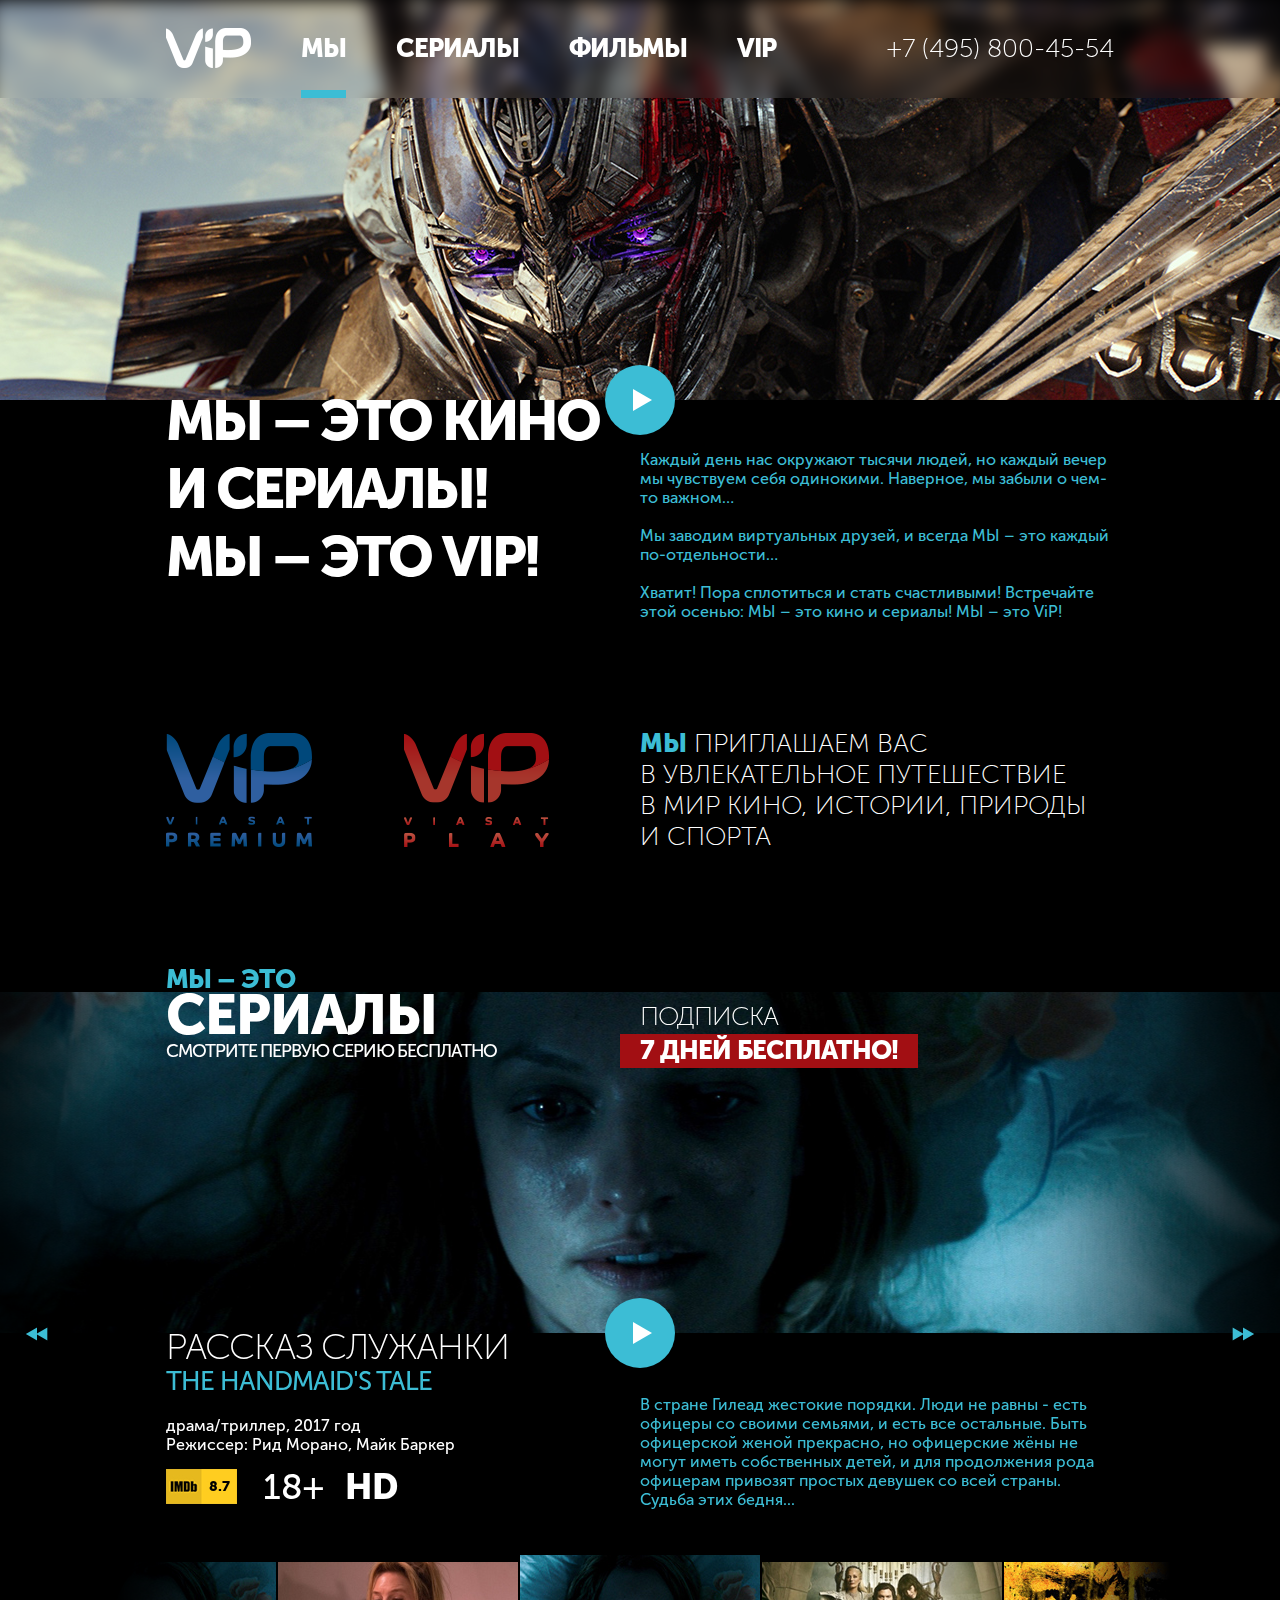
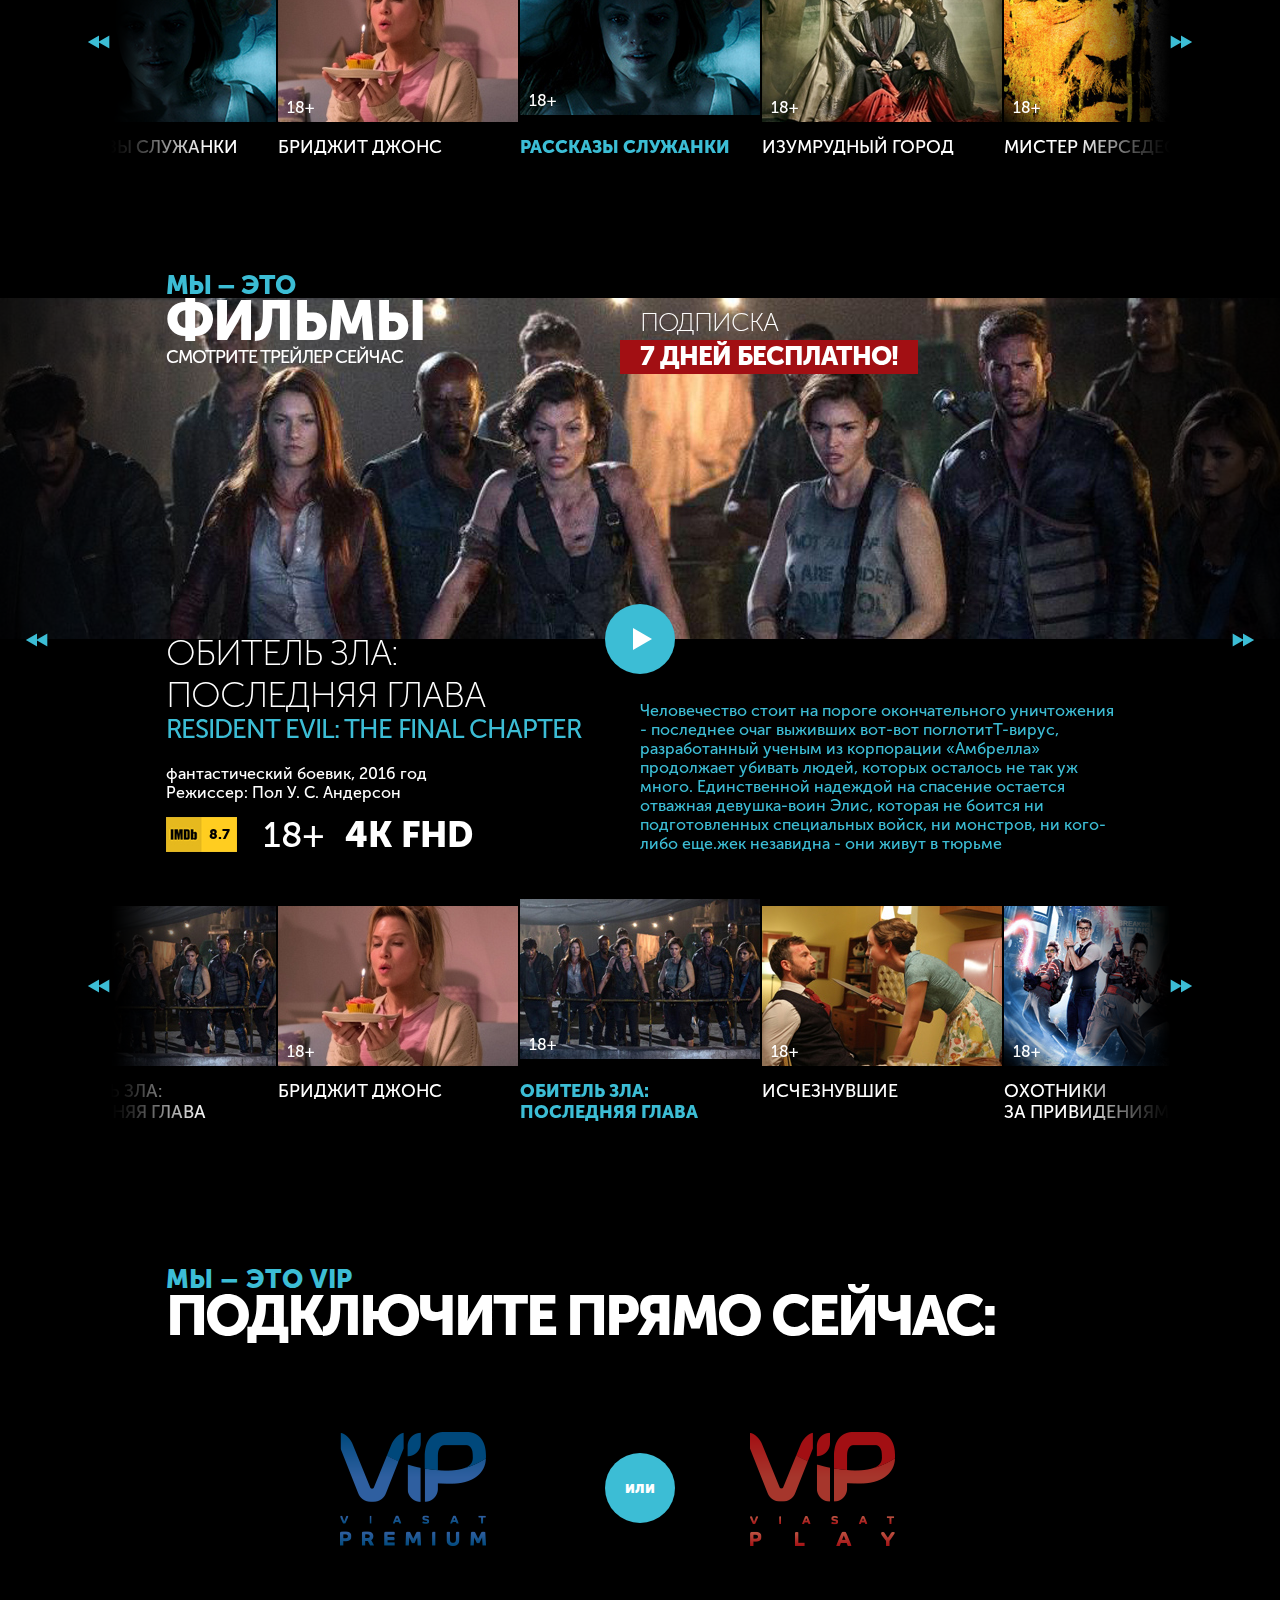
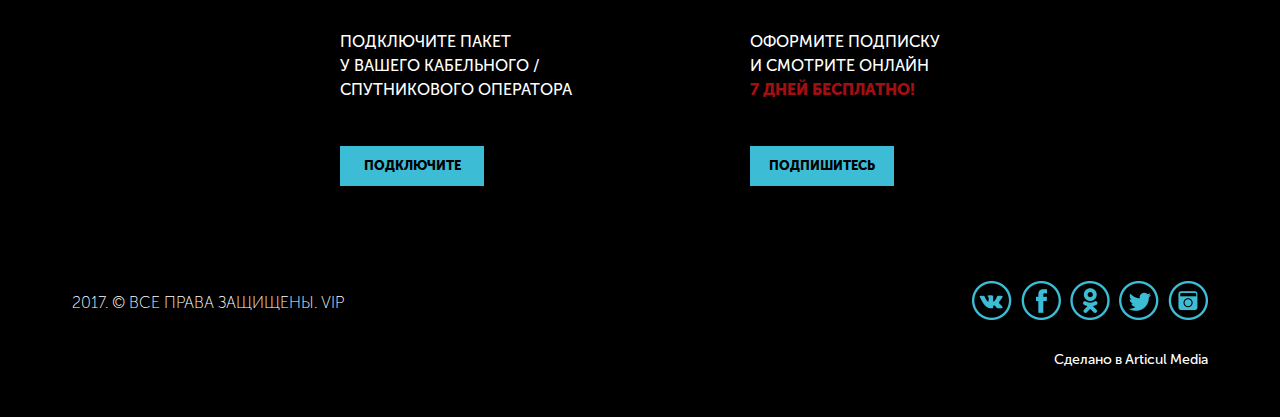
==== commit 67affc55: "fix" ====
--- a/index.html
+++ b/index.html
@@ -35,25 +35,26 @@
                 <div class="phone"><a href="tel:+74958004554">+7 (495) 800-45-54</a></div>
 
                 <a href="#" class="mobile-menu-link"></a>
-                <div class="mobile-menu">
-                    <div class="container">
-                        <div class="mobile-menu-list">
-                            <ul>
-                                <li class="active"><a href="#we">Мы</a></li>
-                                <li><a href="#series">Сериалы</a></li>
-                                <li><a href="#movies">Фильмы</a></li>
-                                <li><a href="#vip">VIP</a></li>
-                            </ul>
-                        </div>
-                        <div class="mobile-phone"><a href="tel:+74958004554">+7 (495) 800-45-54</a></div>
-                        <div class="mobile-call"><a href="tel:+74958004554">Позвонить</a></div>
-                        <div class="mobile-call-text">Мы вам всё расскажем</div>
-                        <div class="logo"></div>
-                        <a href="#" class="mobile-menu-close"></a>
-                    </div>
-                </div>
             </div>
         </header>
+
+        <div class="mobile-menu">
+            <div class="container">
+                <div class="mobile-menu-list">
+                    <ul>
+                        <li class="active"><a href="#we">Мы</a></li>
+                        <li><a href="#series">Сериалы</a></li>
+                        <li><a href="#movies">Фильмы</a></li>
+                        <li><a href="#vip">VIP</a></li>
+                    </ul>
+                </div>
+                <div class="mobile-phone"><a href="tel:+74958004554">+7 (495) 800-45-54</a></div>
+                <div class="mobile-call"><a href="tel:+74958004554">Позвонить</a></div>
+                <div class="mobile-call-text">Мы вам всё расскажем</div>
+                <div class="logo"></div>
+                <a href="#" class="mobile-menu-close"></a>
+            </div>
+        </div>
 
         <!-- wrapper -->
         <div class="wrapper">
@@ -156,6 +157,7 @@
                         <div class="gallery-big-item">
                             <div class="gallery-big-preview">
                                 <a href="files/video.html" class="gallery-big-preview-poster video-link" style="background-image:url(files/gallery-big-1.jpg)"></a>
+                                <a href="files/video.html" class="gallery-big-preview-poster-mobile video-link" style="background-image:url(files/gallery-big-1-mobile.jpg)"></a>
                                 <div class="gallery-big-preview-shadow-left"></div>
                                 <div class="gallery-big-preview-shadow-right"></div>
                                 <div class="container">
@@ -206,6 +208,7 @@
                         <div class="gallery-big-item">
                             <div class="gallery-big-preview">
                                 <div class="gallery-big-preview-poster" style="background-image:url(files/gallery-big-3.jpg)"></div>
+                                <div class="gallery-big-preview-poster-mobile" style="background-image:url(files/gallery-big-3.jpg)"></div>
                                 <div class="gallery-big-preview-shadow-left"></div>
                                 <div class="gallery-big-preview-shadow-right"></div>
                                 <div class="container">
@@ -256,6 +259,7 @@
                         <div class="gallery-big-item">
                             <div class="gallery-big-preview">
                                 <div class="gallery-big-preview-poster" style="background-image:url(files/gallery-big-5.jpg)"></div>
+                                <div class="gallery-big-preview-poster-mobile" style="background-image:url(files/gallery-big-5.jpg)"></div>
                                 <div class="gallery-big-preview-shadow-left"></div>
                                 <div class="gallery-big-preview-shadow-right"></div>
                                 <div class="container">
@@ -306,6 +310,7 @@
                         <div class="gallery-big-item">
                             <div class="gallery-big-preview">
                                 <div class="gallery-big-preview-poster" style="background-image:url(files/gallery-big-6.jpg)"></div>
+                                <div class="gallery-big-preview-poster-mobile" style="background-image:url(files/gallery-big-6.jpg)"></div>
                                 <div class="gallery-big-preview-shadow-left"></div>
                                 <div class="gallery-big-preview-shadow-right"></div>
                                 <div class="container">
@@ -356,6 +361,7 @@
                         <div class="gallery-big-item">
                             <div class="gallery-big-preview">
                                 <div class="gallery-big-preview-poster" style="background-image:url(files/gallery-big-7.jpg)"></div>
+                                <div class="gallery-big-preview-poster-mobile" style="background-image:url(files/gallery-big-7.jpg)"></div>
                                 <div class="gallery-big-preview-shadow-left"></div>
                                 <div class="gallery-big-preview-shadow-right"></div>
                                 <div class="container">
@@ -406,6 +412,7 @@
                         <div class="gallery-big-item">
                             <div class="gallery-big-preview">
                                 <div class="gallery-big-preview-poster" style="background-image:url(files/gallery-big-1.jpg)"></div>
+                                <div class="gallery-big-preview-poster-mobile" style="background-image:url(files/gallery-big-1.jpg)"></div>
                                 <div class="gallery-big-preview-shadow-left"></div>
                                 <div class="gallery-big-preview-shadow-right"></div>
                                 <div class="container">
@@ -456,6 +463,7 @@
                         <div class="gallery-big-item">
                             <div class="gallery-big-preview">
                                 <div class="gallery-big-preview-poster" style="background-image:url(files/gallery-big-3.jpg)"></div>
+                                <div class="gallery-big-preview-poster-mobile" style="background-image:url(files/gallery-big-3.jpg)"></div>
                                 <div class="gallery-big-preview-shadow-left"></div>
                                 <div class="gallery-big-preview-shadow-right"></div>
                                 <div class="container">
@@ -506,6 +514,7 @@
                         <div class="gallery-big-item">
                             <div class="gallery-big-preview">
                                 <div class="gallery-big-preview-poster" style="background-image:url(files/gallery-big-5.jpg)"></div>
+                                <div class="gallery-big-preview-poster-mobile" style="background-image:url(files/gallery-big-5.jpg)"></div>
                                 <div class="gallery-big-preview-shadow-left"></div>
                                 <div class="gallery-big-preview-shadow-right"></div>
                                 <div class="container">
@@ -556,6 +565,7 @@
                         <div class="gallery-big-item">
                             <div class="gallery-big-preview">
                                 <div class="gallery-big-preview-poster" style="background-image:url(files/gallery-big-6.jpg)"></div>
+                                <div class="gallery-big-preview-poster-mobile" style="background-image:url(files/gallery-big-6.jpg)"></div>
                                 <div class="gallery-big-preview-shadow-left"></div>
                                 <div class="gallery-big-preview-shadow-right"></div>
                                 <div class="container">
@@ -606,6 +616,7 @@
                         <div class="gallery-big-item">
                             <div class="gallery-big-preview">
                                 <div class="gallery-big-preview-poster" style="background-image:url(files/gallery-big-7.jpg)"></div>
+                                <div class="gallery-big-preview-poster-mobile" style="background-image:url(files/gallery-big-7.jpg)"></div>
                                 <div class="gallery-big-preview-shadow-left"></div>
                                 <div class="gallery-big-preview-shadow-right"></div>
                                 <div class="container">
@@ -733,6 +744,7 @@
                         <div class="gallery-big-item">
                             <div class="gallery-big-preview">
                                 <div class="gallery-big-preview-poster" style="background-image:url(files/gallery-big-2.jpg)"></div>
+                                <div class="gallery-big-preview-poster-mobile" style="background-image:url(files/gallery-big-2.jpg)"></div>
                                 <div class="gallery-big-preview-shadow-left"></div>
                                 <div class="gallery-big-preview-shadow-right"></div>
                                 <div class="container">
@@ -783,6 +795,7 @@
                         <div class="gallery-big-item">
                             <div class="gallery-big-preview">
                                 <div class="gallery-big-preview-poster" style="background-image:url(files/gallery-big-4.jpg)"></div>
+                                <div class="gallery-big-preview-poster-mobile" style="background-image:url(files/gallery-big-4.jpg)"></div>
                                 <div class="gallery-big-preview-shadow-left"></div>
                                 <div class="gallery-big-preview-shadow-right"></div>
                                 <div class="container">
@@ -833,6 +846,7 @@
                         <div class="gallery-big-item">
                             <div class="gallery-big-preview">
                                 <div class="gallery-big-preview-poster" style="background-image:url(files/gallery-big-5.jpg)"></div>
+                                <div class="gallery-big-preview-poster-mobile" style="background-image:url(files/gallery-big-5.jpg)"></div>
                                 <div class="gallery-big-preview-shadow-left"></div>
                                 <div class="gallery-big-preview-shadow-right"></div>
                                 <div class="container">
@@ -883,6 +897,7 @@
                         <div class="gallery-big-item">
                             <div class="gallery-big-preview">
                                 <div class="gallery-big-preview-poster" style="background-image:url(files/gallery-big-6.jpg)"></div>
+                                <div class="gallery-big-preview-poster-mobile" style="background-image:url(files/gallery-big-6.jpg)"></div>
                                 <div class="gallery-big-preview-shadow-left"></div>
                                 <div class="gallery-big-preview-shadow-right"></div>
                                 <div class="container">
@@ -933,6 +948,7 @@
                         <div class="gallery-big-item">
                             <div class="gallery-big-preview">
                                 <div class="gallery-big-preview-poster" style="background-image:url(files/gallery-big-7.jpg)"></div>
+                                <div class="gallery-big-preview-poster-mobile" style="background-image:url(files/gallery-big-7.jpg)"></div>
                                 <div class="gallery-big-preview-shadow-left"></div>
                                 <div class="gallery-big-preview-shadow-right"></div>
                                 <div class="container">
@@ -983,6 +999,7 @@
                         <div class="gallery-big-item">
                             <div class="gallery-big-preview">
                                 <div class="gallery-big-preview-poster" style="background-image:url(files/gallery-big-2.jpg)"></div>
+                                <div class="gallery-big-preview-poster-mobile" style="background-image:url(files/gallery-big-2.jpg)"></div>
                                 <div class="gallery-big-preview-shadow-left"></div>
                                 <div class="gallery-big-preview-shadow-right"></div>
                                 <div class="container">
@@ -1033,6 +1050,7 @@
                         <div class="gallery-big-item">
                             <div class="gallery-big-preview">
                                 <div class="gallery-big-preview-poster" style="background-image:url(files/gallery-big-4.jpg)"></div>
+                                <div class="gallery-big-preview-poster-mobile" style="background-image:url(files/gallery-big-4.jpg)"></div>
                                 <div class="gallery-big-preview-shadow-left"></div>
                                 <div class="gallery-big-preview-shadow-right"></div>
                                 <div class="container">
@@ -1083,6 +1101,7 @@
                         <div class="gallery-big-item">
                             <div class="gallery-big-preview">
                                 <div class="gallery-big-preview-poster" style="background-image:url(files/gallery-big-5.jpg)"></div>
+                                <div class="gallery-big-preview-poster-mobile" style="background-image:url(files/gallery-big-5.jpg)"></div>
                                 <div class="gallery-big-preview-shadow-left"></div>
                                 <div class="gallery-big-preview-shadow-right"></div>
                                 <div class="container">
@@ -1133,6 +1152,7 @@
                         <div class="gallery-big-item">
                             <div class="gallery-big-preview">
                                 <div class="gallery-big-preview-poster" style="background-image:url(files/gallery-big-6.jpg)"></div>
+                                <div class="gallery-big-preview-poster-mobile" style="background-image:url(files/gallery-big-6.jpg)"></div>
                                 <div class="gallery-big-preview-shadow-left"></div>
                                 <div class="gallery-big-preview-shadow-right"></div>
                                 <div class="container">
@@ -1183,6 +1203,7 @@
                         <div class="gallery-big-item">
                             <div class="gallery-big-preview">
                                 <div class="gallery-big-preview-poster" style="background-image:url(files/gallery-big-7.jpg)"></div>
+                                <div class="gallery-big-preview-poster-mobile" style="background-image:url(files/gallery-big-7.jpg)"></div>
                                 <div class="gallery-big-preview-shadow-left"></div>
                                 <div class="gallery-big-preview-shadow-right"></div>
                                 <div class="container">
--- a/css/styles.css
+++ b/css/styles.css
@@ -48,7 +48,7 @@
 }
 
 @media screen and (max-width:767px) {
-    nav {float:none; position:absolute; left:0; top:0; right:0; font-size:56px; text-align:center}
+    nav {float:none; position:absolute; left:0; top:0; right:0; font-size:40px; text-align:center}
     nav ul {display:inline-block; vertical-align:top}
     nav ul li {float:none; margin:0; display:none}
     nav ul li.active {display:block}
@@ -72,7 +72,7 @@
 .mobile-menu-link {display:none}
 
 @media screen and (max-width:767px) {
-    .mobile-menu-link {display:block; position:absolute; right:20px; top:31px; border-top:8px solid #fff; border-bottom:8px solid #fff; height:24px; width:46px}
+    .mobile-menu-link {display:block; position:absolute; right:20px; top:31px; border-top:8px solid #fff; border-bottom:8px solid #fff; height:40px; width:46px}
     .mobile-menu-link:before {content:""; display:block; position:absolute; left:0; top:8px; right:0; height:8px; background:#fff}
 }
 
@@ -84,14 +84,14 @@
     .mobile-menu-open .mobile-menu {display:block; position:fixed; left:0; top:0; right:0; bottom:0; background:#000; z-index:9999; overflow:auto}
     .mobile-menu .logo {position:absolute; margin:0; left:20px; top:28px}
     .mobile-menu-close {position:absolute; display:block; width:39px; height:39px; background:url(../images/mobile-menu-close.png); position:absolute; right:21px; top:31px}
-    .mobile-menu-list {text-align:center; font:56px/98px MuseoSansCyrl900, sans-serif; text-transform:uppercase; position:relative; letter-spacing:-1px}
+    .mobile-menu-list {text-align:center; font:40px/98px MuseoSansCyrl900, sans-serif; text-transform:uppercase; position:relative; letter-spacing:-1px}
     .mobile-menu-list ul {margin:0; padding:0; list-style:none}
     .mobile-menu-list ul li {margin:43px 0 0 0; padding:0}
     .mobile-menu-list ul li:first-child {margin:0}
-    .mobile-menu-list ul li a {display:inline-block; block; height:98px; color:#fff; position:relative}
+    .mobile-menu-list ul li a {display:inline-block; height:98px; color:#fff; position:relative}
     .mobile-menu-list ul li a:after {content:""; display:block; position:absolute; left:0; bottom:0; right:0; height:8px; background:#3cbdd5}
     .mobile-menu-list ul li.active a:after {background:#fff}
-    .mobile-phone {text-align:center; color:#fff; font:56px/68px MuseoSansCyrl100, sans-serif; padding:147px 0 0 0}
+    .mobile-phone {text-align:center; color:#fff; font:40px/68px MuseoSansCyrl100, sans-serif; padding:147px 0 0 0}
     .mobile-phone a {color:#fff; text-decoration:none}
     .mobile-call {padding:31px 0 0 0}
     .mobile-call a {display:block; margin:0 auto; width:216px; height:60px; background:#3cbdd5; font:20px/60px MuseoSansCyrl900, sans-serif; text-transform:uppercase; text-align:center; color:#000; text-decoration:none}
@@ -207,14 +207,25 @@
 a.gallery-big-play:after {content:""; display:block; width:0; height:0; border-left:19px solid #fff; border-top:11px solid transparent; border-bottom:11px solid transparent; position:absolute; left:28px; top:24px}
 a.gallery-big-play:hover {background:#305fa0}
 .gallery-big-list .slick-prev,
-.gallery-big-list .slick-next {display:block; position:absolute; z-index:10; top:366px; width:23px; height:14px; border:none; border-radius:0; background:url(../images/arrows.png); margin:0; padding:0; -webkit-appearance:none; cursor:pointer}
-.gallery-big-list .slick-prev {left:50%; margin-left:-633px}
-.gallery-big-list .slick-next {right:50%; margin-right:-633px; background-position:-24px top}
+.gallery-big-list .slick-next {display:block; position:absolute; z-index:10; top:341px; width:73px; height:64px; border:none; border-radius:0; background:none; margin:0; padding:0; -webkit-appearance:none; cursor:pointer}
+.gallery-big-list .slick-prev:before,
+.gallery-big-list .slick-next:before {content:""; display:block; position:absolute; left:50%; top:50%; width:23px; height:14px; margin:-7px 0 0 -12px; background:url(../images/arrows.png)}
+.gallery-big-list .slick-prev {left:50%; margin-left:-654px}
+.gallery-big-list .slick-next {right:50%; margin-right:-654px}
+.gallery-big-list .slick-next:before {background-position:-24px top}
 .gallery-title-descr-mobile {display:none}
 
+@media screen and (max-width:1439px) {
+    .gallery-big-list .slick-prev {left:0; margin-left:0}
+    .gallery-big-list .slick-next {right:0; margin-right:0}
+}
+
+.gallery-big-preview-poster-mobile {display:none; position:absolute; left:0; top:0; right:0; bottom:0; background-repeat:no-repeat; background-position:center; background-size:cover}
+
 @media screen and (max-width:767px) {
     .gallery-big-preview {height:500px}
-    .gallery-big-preview-poster {background-size:cover}
+    .gallery-big-preview-poster {display:none}
+    .gallery-big-preview-poster-mobile {display:block}
     .gallery-title {padding:0 0 0 100px; margin:0; top:-13px}
     .gallery-title-we {left:100px}
     .gallery-title-descr {display:none}
@@ -222,9 +233,12 @@
     .gallery-big-play {width:140px; height:140px; bottom:-70px; margin:0 0 0 -70px}
     .gallery-big-play:after {border-left-width:38px; border-top-width:23px; border-bottom-width:23px; left:56px; top:47px}
     .gallery-big-list .slick-prev,
-    .gallery-big-list .slick-next {width:44px; height:26px; top:518px; background:url(../images/arrows-mobile.png)}
-    .gallery-big-list .slick-prev {left:20px; margin-left:0}
-    .gallery-big-list .slick-next {right:20px; margin-right:0; background-position:-45px top}
+    .gallery-big-list .slick-next {top:493px; width:94px; height:76px}
+    .gallery-big-list .slick-prev:before,
+    .gallery-big-list .slick-next:before {width:44px; height:26px; margin:-13px 0 0 -22px; background:url(../images/arrows-mobile.png)}
+    .gallery-big-list .slick-next:before {background-position:-45px top}
+    .gallery-big-list .slick-prev {left:0; margin-left:0}
+    .gallery-big-list .slick-next {right:0; margin-right:0}
     .gallery-title-descr-mobile {display:block; position:absolute; left:0; bottom:81px; right:0; text-align:center; color:#fff; text-transform:uppercase; font-size:22px; line-height:26px}
 }
 
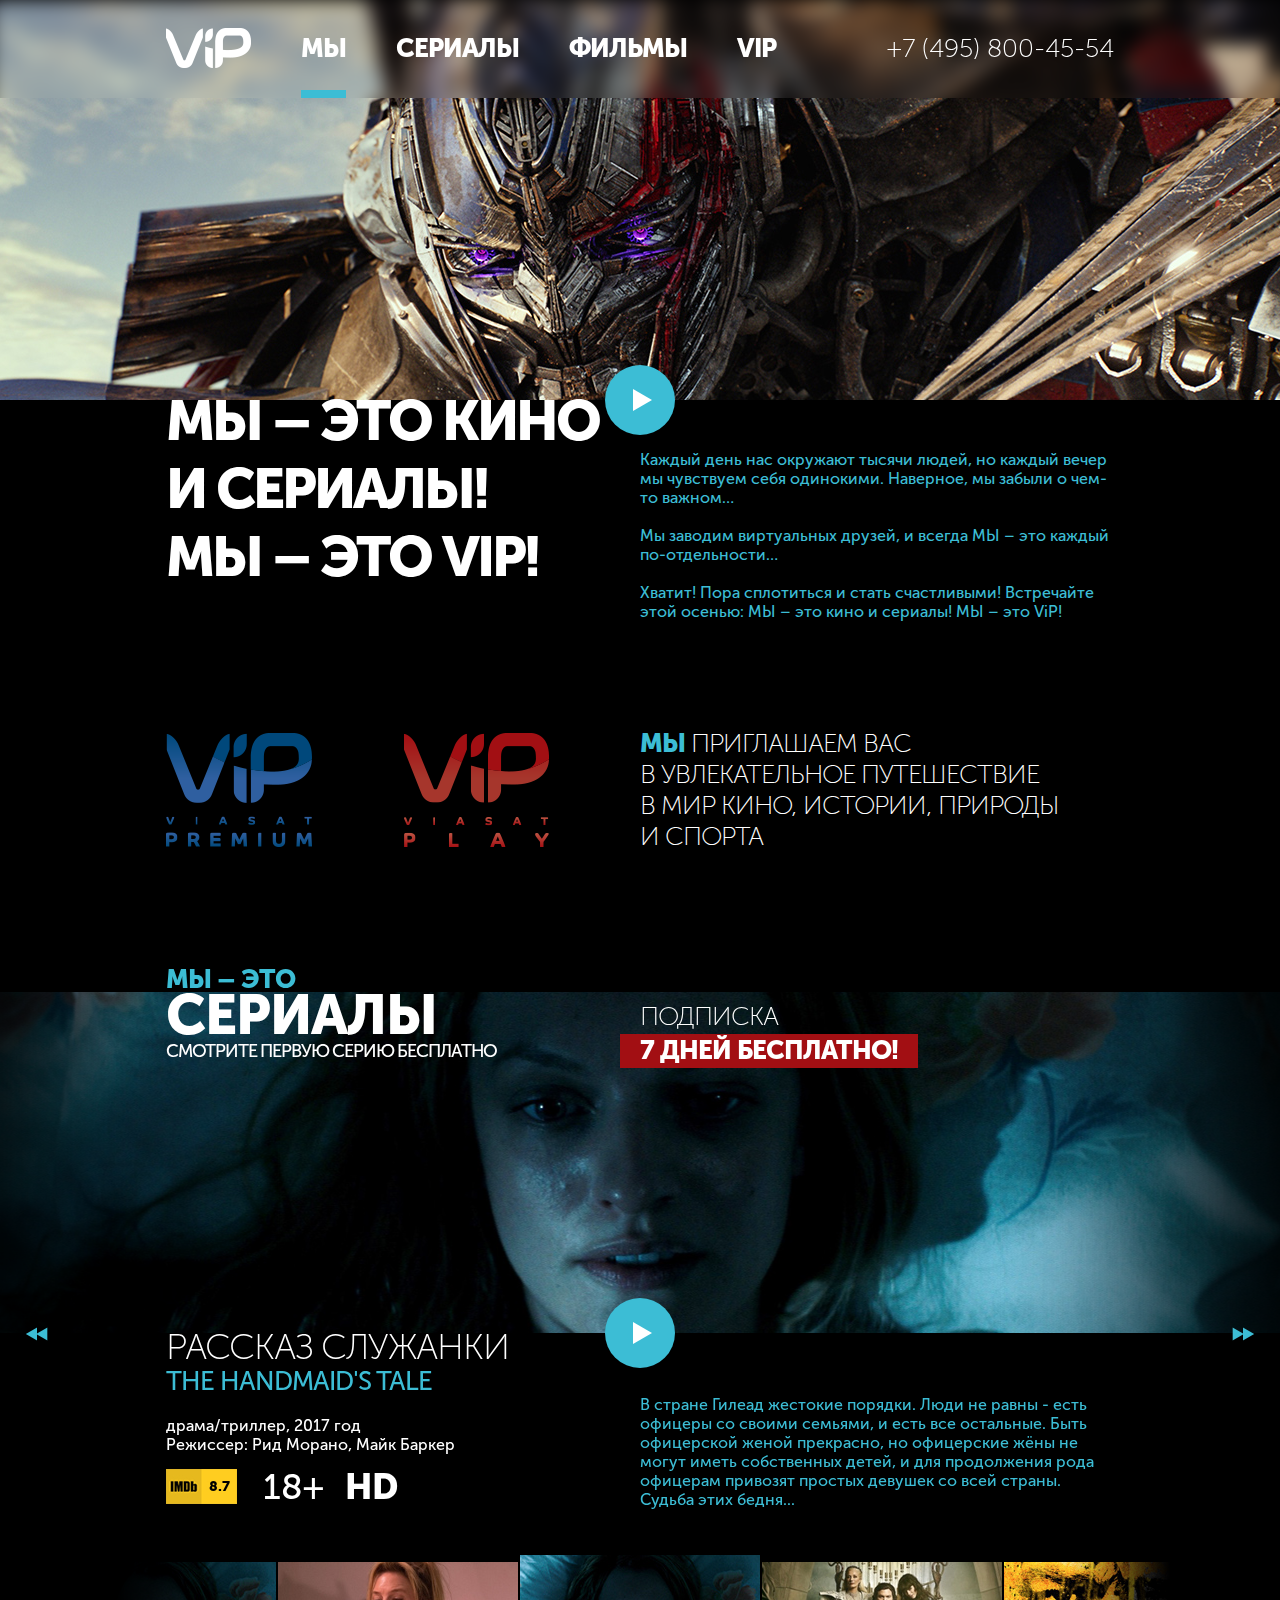
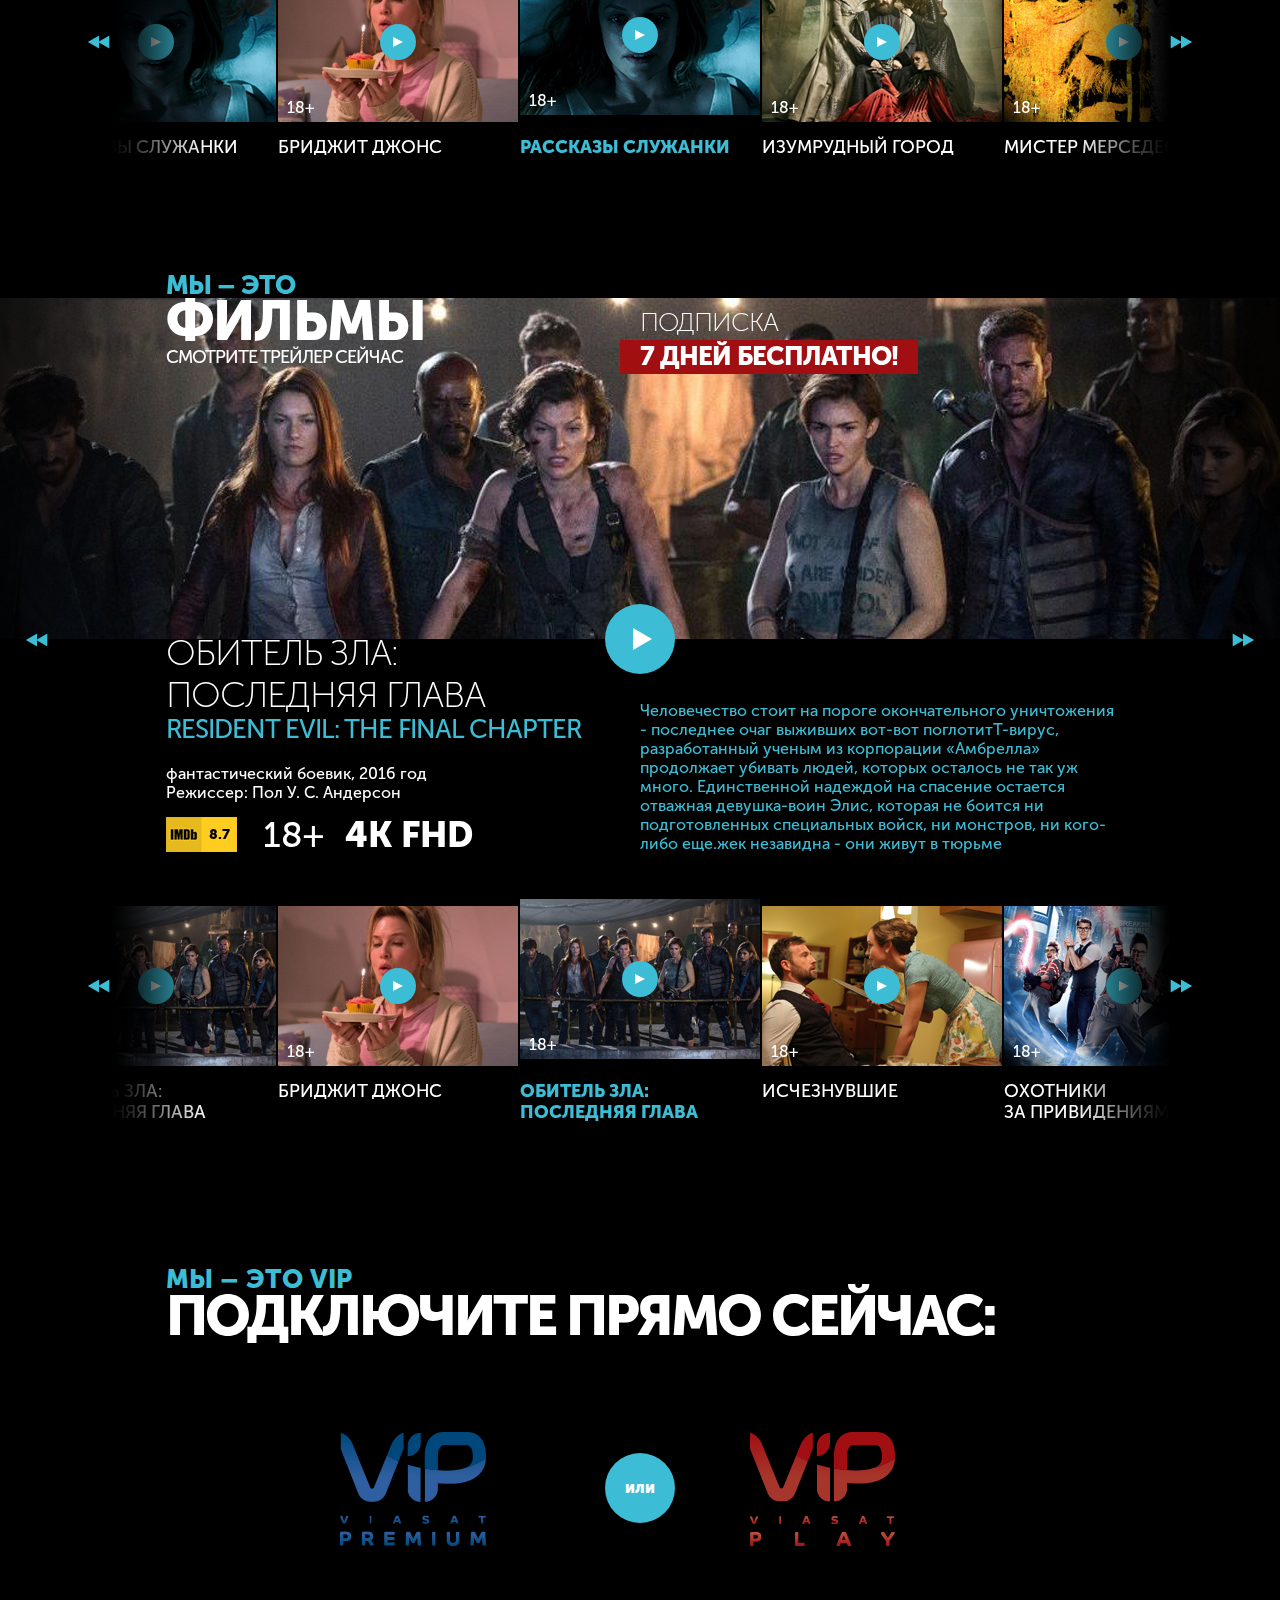
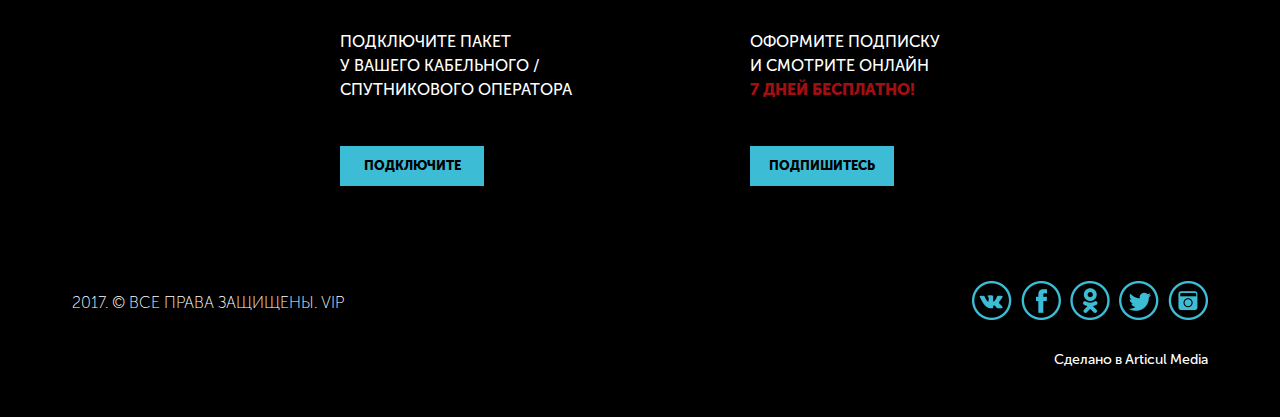
==== commit b089ae55: "fix" ====
--- a/index.html
+++ b/index.html
@@ -93,7 +93,7 @@
                             </div>
                         </div>
                         <div class="col-sm-6">
-                            <div class="welcome-text"><span>МЫ</span> приглашаем вас<br /> в увлекательное путешествие<br /> в мир кино, истории, природы<br /> и спорта</div>
+                            <div class="welcome-text"><span>МЫ</span> приглашаем вас<br /> в&nbsp;увлекательное путешествие<br /> в мир кино, истории, природы<br /> и спорта</div>
                         </div>
                     </div>
                 </div>
@@ -670,64 +670,64 @@
                 <div class="gallery-list">
                     <div class="gallery-list-inner gallery-list-inner-series">
                         <div class="gallery-list-item active">
-                            <a href="#">
-                                <div class="gallery-list-item-preview"><img src="files/gallery-list-04.jpg" alt="" /><span>18+</span></div>
-                                <div class="gallery-list-item-title">Рассказы служанки</div>
-                            </a>
-                        </div>
-                        <div class="gallery-list-item">
-                            <a href="#">
-                                <div class="gallery-list-item-preview"><img src="files/gallery-list-01.jpg" alt="" /><span>18+</span></div>
-                                <div class="gallery-list-item-title">Изумрудный город</div>
-                            </a>
-                        </div>
-                        <div class="gallery-list-item">
-                            <a href="#">
-                                <div class="gallery-list-item-preview"><img src="files/gallery-list-02.jpg" alt="" /><span>18+</span></div>
-                                <div class="gallery-list-item-title">Мистер Мерседес</div>
-                            </a>
-                        </div>
-                        <div class="gallery-list-item">
-                            <a href="#">
-                                <div class="gallery-list-item-preview"><img src="files/gallery-list-03.jpg" alt="" /><span>18+</span></div>
-                                <div class="gallery-list-item-title">Достать коротышку</div>
-                            </a>
-                        </div>
-                        <div class="gallery-list-item">
-                            <a href="#">
-                                <div class="gallery-list-item-preview"><img src="files/gallery-list-05.jpg" alt="" /><span>18+</span></div>
-                                <div class="gallery-list-item-title">Бриджит джонс</div>
-                            </a>
-                        </div>
-                        <div class="gallery-list-item">
-                            <a href="#">
-                                <div class="gallery-list-item-preview"><img src="files/gallery-list-01.jpg" alt="" /><span>18+</span></div>
-                                <div class="gallery-list-item-title">Изумрудный город</div>
-                            </a>
-                        </div>
-                        <div class="gallery-list-item">
-                            <a href="#">
-                                <div class="gallery-list-item-preview"><img src="files/gallery-list-02.jpg" alt="" /><span>18+</span></div>
-                                <div class="gallery-list-item-title">Мистер Мерседес</div>
-                            </a>
-                        </div>
-                        <div class="gallery-list-item">
-                            <a href="#">
-                                <div class="gallery-list-item-preview"><img src="files/gallery-list-03.jpg" alt="" /><span>18+</span></div>
-                                <div class="gallery-list-item-title">Достать коротышку</div>
-                            </a>
-                        </div>
-                        <div class="gallery-list-item">
-                            <a href="#">
-                                <div class="gallery-list-item-preview"><img src="files/gallery-list-04.jpg" alt="" /><span>18+</span></div>
-                                <div class="gallery-list-item-title">Рассказы служанки</div>
-                            </a>
-                        </div>
-                        <div class="gallery-list-item">
-                            <a href="#">
-                                <div class="gallery-list-item-preview"><img src="files/gallery-list-05.jpg" alt="" /><span>18+</span></div>
-                                <div class="gallery-list-item-title">Бриджит джонс</div>
-                            </a>
+                            <div class="gallery-list-item-inner">
+                                <a href="files/video.html" class="gallery-list-item-preview video-link"><img src="files/gallery-list-04.jpg" alt="" /><span>18+</span><em></em></a>
+                                <div class="gallery-list-item-title"><a href="#">Рассказы служанки</a></div>
+                            </div>
+                        </div>
+                        <div class="gallery-list-item">
+                            <div class="gallery-list-item-inner">
+                                <a href="files/video.html" class="gallery-list-item-preview video-link"><img src="files/gallery-list-01.jpg" alt="" /><span>18+</span><em></em></a>
+                                <div class="gallery-list-item-title"><a href="#">Изумрудный город</a></div>
+                            </div>
+                        </div>
+                        <div class="gallery-list-item">
+                            <div class="gallery-list-item-inner">
+                                <a href="files/video.html" class="gallery-list-item-preview video-link"><img src="files/gallery-list-02.jpg" alt="" /><span>18+</span><em></em></a>
+                                <div class="gallery-list-item-title"><a href="#">Мистер Мерседес</a></div>
+                            </div>
+                        </div>
+                        <div class="gallery-list-item">
+                            <div class="gallery-list-item-inner">
+                                <a href="files/video.html" class="gallery-list-item-preview video-link"><img src="files/gallery-list-03.jpg" alt="" /><span>18+</span><em></em></a>
+                                <div class="gallery-list-item-title"><a href="#">Достать коротышку</a></div>
+                            </div>
+                        </div>
+                        <div class="gallery-list-item">
+                            <div class="gallery-list-item-inner">
+                                <a href="files/video.html" class="gallery-list-item-preview video-link"><img src="files/gallery-list-05.jpg" alt="" /><span>18+</span><em></em></a>
+                                <div class="gallery-list-item-title"><a href="#">Бриджит джонс</a></div>
+                            </div>
+                        </div>
+                        <div class="gallery-list-item">
+                            <div class="gallery-list-item-inner">
+                                <a href="files/video.html" class="gallery-list-item-preview video-link"><img src="files/gallery-list-01.jpg" alt="" /><span>18+</span><em></em></a>
+                                <div class="gallery-list-item-title"><a href="#">Изумрудный город</a></div>
+                            </div>
+                        </div>
+                        <div class="gallery-list-item">
+                            <div class="gallery-list-item-inner">
+                                <a href="files/video.html" class="gallery-list-item-preview video-link"><img src="files/gallery-list-02.jpg" alt="" /><span>18+</span><em></em></a>
+                                <div class="gallery-list-item-title"><a href="#">Мистер Мерседес</a></div>
+                            </div>
+                        </div>
+                        <div class="gallery-list-item">
+                            <div class="gallery-list-item-inner">
+                                <a href="files/video.html" class="gallery-list-item-preview video-link"><img src="files/gallery-list-03.jpg" alt="" /><span>18+</span><em></em></a>
+                                <div class="gallery-list-item-title"><a href="#">Достать коротышку</a></div>
+                            </div>
+                        </div>
+                        <div class="gallery-list-item">
+                            <div class="gallery-list-item-inner">
+                                <a href="files/video.html" class="gallery-list-item-preview video-link"><img src="files/gallery-list-04.jpg" alt="" /><span>18+</span><em></em></a>
+                                <div class="gallery-list-item-title"><a href="#">Рассказы служанки</a></div>
+                            </div>
+                        </div>
+                        <div class="gallery-list-item">
+                            <div class="gallery-list-item-inner">
+                                <a href="files/video.html" class="gallery-list-item-preview video-link"><img src="files/gallery-list-05.jpg" alt="" /><span>18+</span><em></em></a>
+                                <div class="gallery-list-item-title"><a href="#">Бриджит джонс</a></div>
+                            </div>
                         </div>
                     </div>
                 </div>
@@ -1257,64 +1257,64 @@
                 <div class="gallery-list">
                     <div class="gallery-list-inner gallery-list-inner-movies">
                         <div class="gallery-list-item active">
-                            <a href="#">
-                                <div class="gallery-list-item-preview"><img src="files/gallery-list-08.jpg" alt="" /><span>18+</span></div>
-                                <div class="gallery-list-item-title">Обитель зла: Последняя глава</div>
-                            </a>
-                        </div>
-                        <div class="gallery-list-item">
-                            <a href="#">
-                                <div class="gallery-list-item-preview"><img src="files/gallery-list-06.jpg" alt="" /><span>18+</span></div>
-                                <div class="gallery-list-item-title">Исчезнувшие</div>
-                            </a>
-                        </div>
-                        <div class="gallery-list-item">
-                            <a href="#">
-                                <div class="gallery-list-item-preview"><img src="files/gallery-list-07.jpg" alt="" /><span>18+</span></div>
-                                <div class="gallery-list-item-title">Охотники за&nbsp;привидениями</div>
-                            </a>
-                        </div>
-                        <div class="gallery-list-item">
-                            <a href="#">
-                                <div class="gallery-list-item-preview"><img src="files/gallery-list-03.jpg" alt="" /><span>18+</span></div>
-                                <div class="gallery-list-item-title">Достать коротышку</div>
-                            </a>
-                        </div>
-                        <div class="gallery-list-item">
-                            <a href="#">
-                                <div class="gallery-list-item-preview"><img src="files/gallery-list-05.jpg" alt="" /><span>18+</span></div>
-                                <div class="gallery-list-item-title">Бриджит джонс</div>
-                            </a>
-                        </div>
-                        <div class="gallery-list-item">
-                            <a href="#">
-                                <div class="gallery-list-item-preview"><img src="files/gallery-list-06.jpg" alt="" /><span>18+</span></div>
-                                <div class="gallery-list-item-title">Исчезнувшие</div>
-                            </a>
-                        </div>
-                        <div class="gallery-list-item">
-                            <a href="#">
-                                <div class="gallery-list-item-preview"><img src="files/gallery-list-07.jpg" alt="" /><span>18+</span></div>
-                                <div class="gallery-list-item-title">Охотники за&nbsp;привидениями</div>
-                            </a>
-                        </div>
-                        <div class="gallery-list-item">
-                            <a href="#">
-                                <div class="gallery-list-item-preview"><img src="files/gallery-list-03.jpg" alt="" /><span>18+</span></div>
-                                <div class="gallery-list-item-title">Достать коротышку</div>
-                            </a>
-                        </div>
-                        <div class="gallery-list-item">
-                            <a href="#">
-                                <div class="gallery-list-item-preview"><img src="files/gallery-list-08.jpg" alt="" /><span>18+</span></div>
-                                <div class="gallery-list-item-title">Обитель зла: Последняя глава</div>
-                            </a>
-                        </div>
-                        <div class="gallery-list-item">
-                            <a href="#">
-                                <div class="gallery-list-item-preview"><img src="files/gallery-list-05.jpg" alt="" /><span>18+</span></div>
-                                <div class="gallery-list-item-title">Бриджит джонс</div>
-                            </a>
+                            <div class="gallery-list-item-inner">
+                                <a href="files/video.html" class="gallery-list-item-preview video-link"><img src="files/gallery-list-08.jpg" alt="" /><span>18+</span><em></em></a>
+                                <div class="gallery-list-item-title"><a href="#">Обитель зла: Последняя глава</a></div>
+                            </div>
+                        </div>
+                        <div class="gallery-list-item">
+                            <div class="gallery-list-item-inner">
+                                <a href="files/video.html" class="gallery-list-item-preview video-link"><img src="files/gallery-list-06.jpg" alt="" /><span>18+</span><em></em></a>
+                                <div class="gallery-list-item-title"><a href="#">Исчезнувшие</a></div>
+                            </div>
+                        </div>
+                        <div class="gallery-list-item">
+                            <div class="gallery-list-item-inner">
+                                <a href="files/video.html" class="gallery-list-item-preview video-link"><img src="files/gallery-list-07.jpg" alt="" /><span>18+</span><em></em></a>
+                                <div class="gallery-list-item-title"><a href="#">Охотники за&nbsp;привидениями</a></div>
+                            </div>
+                        </div>
+                        <div class="gallery-list-item">
+                            <div class="gallery-list-item-inner">
+                                <a href="files/video.html" class="gallery-list-item-preview video-link"><img src="files/gallery-list-03.jpg" alt="" /><span>18+</span><em></em></a>
+                                <div class="gallery-list-item-title"><a href="#">Достать коротышку</a></div>
+                            </div>
+                        </div>
+                        <div class="gallery-list-item">
+                            <div class="gallery-list-item-inner">
+                                <a href="files/video.html" class="gallery-list-item-preview video-link"><img src="files/gallery-list-05.jpg" alt="" /><span>18+</span><em></em></a>
+                                <div class="gallery-list-item-title"><a href="#">Бриджит джонс</a></div>
+                            </div>
+                        </div>
+                        <div class="gallery-list-item">
+                            <div class="gallery-list-item-inner">
+                                <a href="files/video.html" class="gallery-list-item-preview video-link"><img src="files/gallery-list-06.jpg" alt="" /><span>18+</span><em></em></a>
+                                <div class="gallery-list-item-title"><a href="#">Исчезнувшие</a></div>
+                            </div>
+                        </div>
+                        <div class="gallery-list-item">
+                            <div class="gallery-list-item-inner">
+                                <a href="files/video.html" class="gallery-list-item-preview video-link"><img src="files/gallery-list-07.jpg" alt="" /><span>18+</span><em></em></a>
+                                <div class="gallery-list-item-title"><a href="#">Охотники за&nbsp;привидениями</a></div>
+                            </div>
+                        </div>
+                        <div class="gallery-list-item">
+                            <div class="gallery-list-item-inner">
+                                <a href="files/video.html" class="gallery-list-item-preview video-link"><img src="files/gallery-list-03.jpg" alt="" /><span>18+</span><em></em></a>
+                                <div class="gallery-list-item-title"><a href="#">Достать коротышку</a></div>
+                            </div>
+                        </div>
+                        <div class="gallery-list-item">
+                            <div class="gallery-list-item-inner">
+                                <a href="files/video.html" class="gallery-list-item-preview video-link"><img src="files/gallery-list-08.jpg" alt="" /><span>18+</span><em></em></a>
+                                <div class="gallery-list-item-title"><a href="#">Обитель зла: Последняя глава</a></div>
+                            </div>
+                        </div>
+                        <div class="gallery-list-item">
+                            <div class="gallery-list-item-inner">
+                                <a href="files/video.html" class="gallery-list-item-preview video-link"><img src="files/gallery-list-05.jpg" alt="" /><span>18+</span><em></em></a>
+                                <div class="gallery-list-item-title"><a href="#">Бриджит джонс</a></div>
+                            </div>
                         </div>
                     </div>
                 </div>
--- a/css/styles.css
+++ b/css/styles.css
@@ -86,12 +86,12 @@
     .mobile-menu-close {position:absolute; display:block; width:39px; height:39px; background:url(../images/mobile-menu-close.png); position:absolute; right:21px; top:31px}
     .mobile-menu-list {text-align:center; font:40px/98px MuseoSansCyrl900, sans-serif; text-transform:uppercase; position:relative; letter-spacing:-1px}
     .mobile-menu-list ul {margin:0; padding:0; list-style:none}
-    .mobile-menu-list ul li {margin:43px 0 0 0; padding:0}
+    .mobile-menu-list ul li {margin:10px 0 0 0; padding:0}
     .mobile-menu-list ul li:first-child {margin:0}
     .mobile-menu-list ul li a {display:inline-block; height:98px; color:#fff; position:relative}
     .mobile-menu-list ul li a:after {content:""; display:block; position:absolute; left:0; bottom:0; right:0; height:8px; background:#3cbdd5}
     .mobile-menu-list ul li.active a:after {background:#fff}
-    .mobile-phone {text-align:center; color:#fff; font:40px/68px MuseoSansCyrl100, sans-serif; padding:147px 0 0 0}
+    .mobile-phone {text-align:center; color:#fff; font:40px/68px MuseoSansCyrl100, sans-serif; padding:47px 0 0 0}
     .mobile-phone a {color:#fff; text-decoration:none}
     .mobile-call {padding:31px 0 0 0}
     .mobile-call a {display:block; margin:0 auto; width:216px; height:60px; background:#3cbdd5; font:20px/60px MuseoSansCyrl900, sans-serif; text-transform:uppercase; text-align:center; color:#000; text-decoration:none}
@@ -132,11 +132,12 @@
 .welcome-logos {line-height:0; padding:5px 0 0 0}
 .welcome-logos a {float:left}
 .welcome-logos a+a {margin:0 0 0 92px}
-.welcome-text {text-transform:uppercase; font:26px/31px MuseoSansCyrl100, sans-serif; color:#fff}
+.welcome-text {text-transform:uppercase; font:26px/31px MuseoSansCyrl100, sans-serif; color:#fff; letter-spacing:-1px}
 .welcome-text span {font-family:MuseoSansCyrl900, sans-serif; color:#3cbdd5}
 
 @media screen and (max-width:1007px) {
     .welcome-logos a+a {margin:0 0 0 42px}
+    .welcome-text br {display:none}
 }
 
 @media screen and (max-width:767px) {
@@ -255,6 +256,11 @@
 .gallery-big-info-res {float:left; color:#fff; font:36px/35px MuseoSansCyrl900, sans-serif; margin:0 0 0 21px}
 .gallery-big-text {padding:62px 0 0 0}
 
+@media screen and (max-width:1007px) {
+    .gallery-big-info  {padding-left:60px}
+    .gallery-big-text {padding-left:15px}
+}
+
 @media screen and (max-width:767px) {
     .gallery-big-content  {padding:0}
     .gallery-big-info {padding:117px 25px 0 25px; margin:0}
@@ -268,15 +274,19 @@
 .gallery-list-inner:before {content:""; display:block; position:absolute; z-index:9; left:0; top:0; bottom:0; width:100px; background:url(../images/gallery-list-shadow-left.png); pointer-events:none}
 .gallery-list-inner:after {content:""; display:block; position:absolute; z-index:9; right:0; top:0; bottom:0; width:100px; background:url(../images/gallery-list-shadow-right.png); pointer-events:none}
 .gallery-list-item {display:inline-block; vertical-align:top; white-space:normal; width:242px; padding:7px 0 0 0}
-.gallery-list-item a {display:block; margin:0 1px}
-.gallery-list-item.active a {color:#3cbdd5}
-.gallery-list-item-preview {position:relative; top:0; transition:top .5s ease}
-.gallery-list-item a:hover .gallery-list-item-preview,
-.gallery-list-item.active .gallery-list-item-preview {top:-7px}
+.gallery-list-item-inner {margin:0 1px}
+a.gallery-list-item-preview {position:relative; top:0; transition:top .5s ease; display:block}
+.gallery-list-item-inner:hover a.gallery-list-item-preview,
+.gallery-list-item.active a.gallery-list-item-preview {top:-7px}
 .gallery-list-item-preview img {display:block; width:100%}
 .gallery-list-item-preview span {position:absolute; left:9px; bottom:5px; color:#fff; font-size:16px; line-height:19px; letter-spacing:0}
+.gallery-list-item-preview em {display:block; position:absolute}
+.gallery-list-item-preview em {position:absolute; left:50%; top:50%; width:36px; height:36px; display:block; margin:-18px 0 0 -18px; border-radius:50%; background:#3cbdd5; z-index:1; transition:background .3s ease}
+.gallery-list-item-preview em:after {content:""; display:block; width:0; height:0; border-left:10px solid #fff; border-top:5px solid transparent; border-bottom:5px solid transparent; position:absolute; left:50%; top:50%; margin:-5px 0 0 -5px}
+.gallery-list-item-preview:hover em {background:#305fa0}
 .gallery-list-item-title {font-size:18px; line-height:21px; text-transform:uppercase; letter-spacing:0; padding:15px 0 0 0}
 .gallery-list-item.active .gallery-list-item-title {font-family:MuseoSansCyrl900, sans-serif}
+.gallery-list-item.active .gallery-list-item-title a {color:#3cbdd5}
 .gallery-list .slick-prev,
 .gallery-list .slick-next {display:block; position:absolute; z-index:10; top:80px; width:23px; height:14px; border:none; border-radius:0; background:url(../images/arrows.png); margin:0; padding:0; -webkit-appearance:none; cursor:pointer}
 .gallery-list .slick-prev {left:-23px}
@@ -348,6 +358,8 @@
 @media screen and (max-width:767px) {
     .video-window-content {width:460px}
     .video-player {height:259px}
-}
-
+    .video-window-close {right:0}
+}
+
+.video-window-open body {overflow:hidden}
 .video-window-open .video-window {display:block}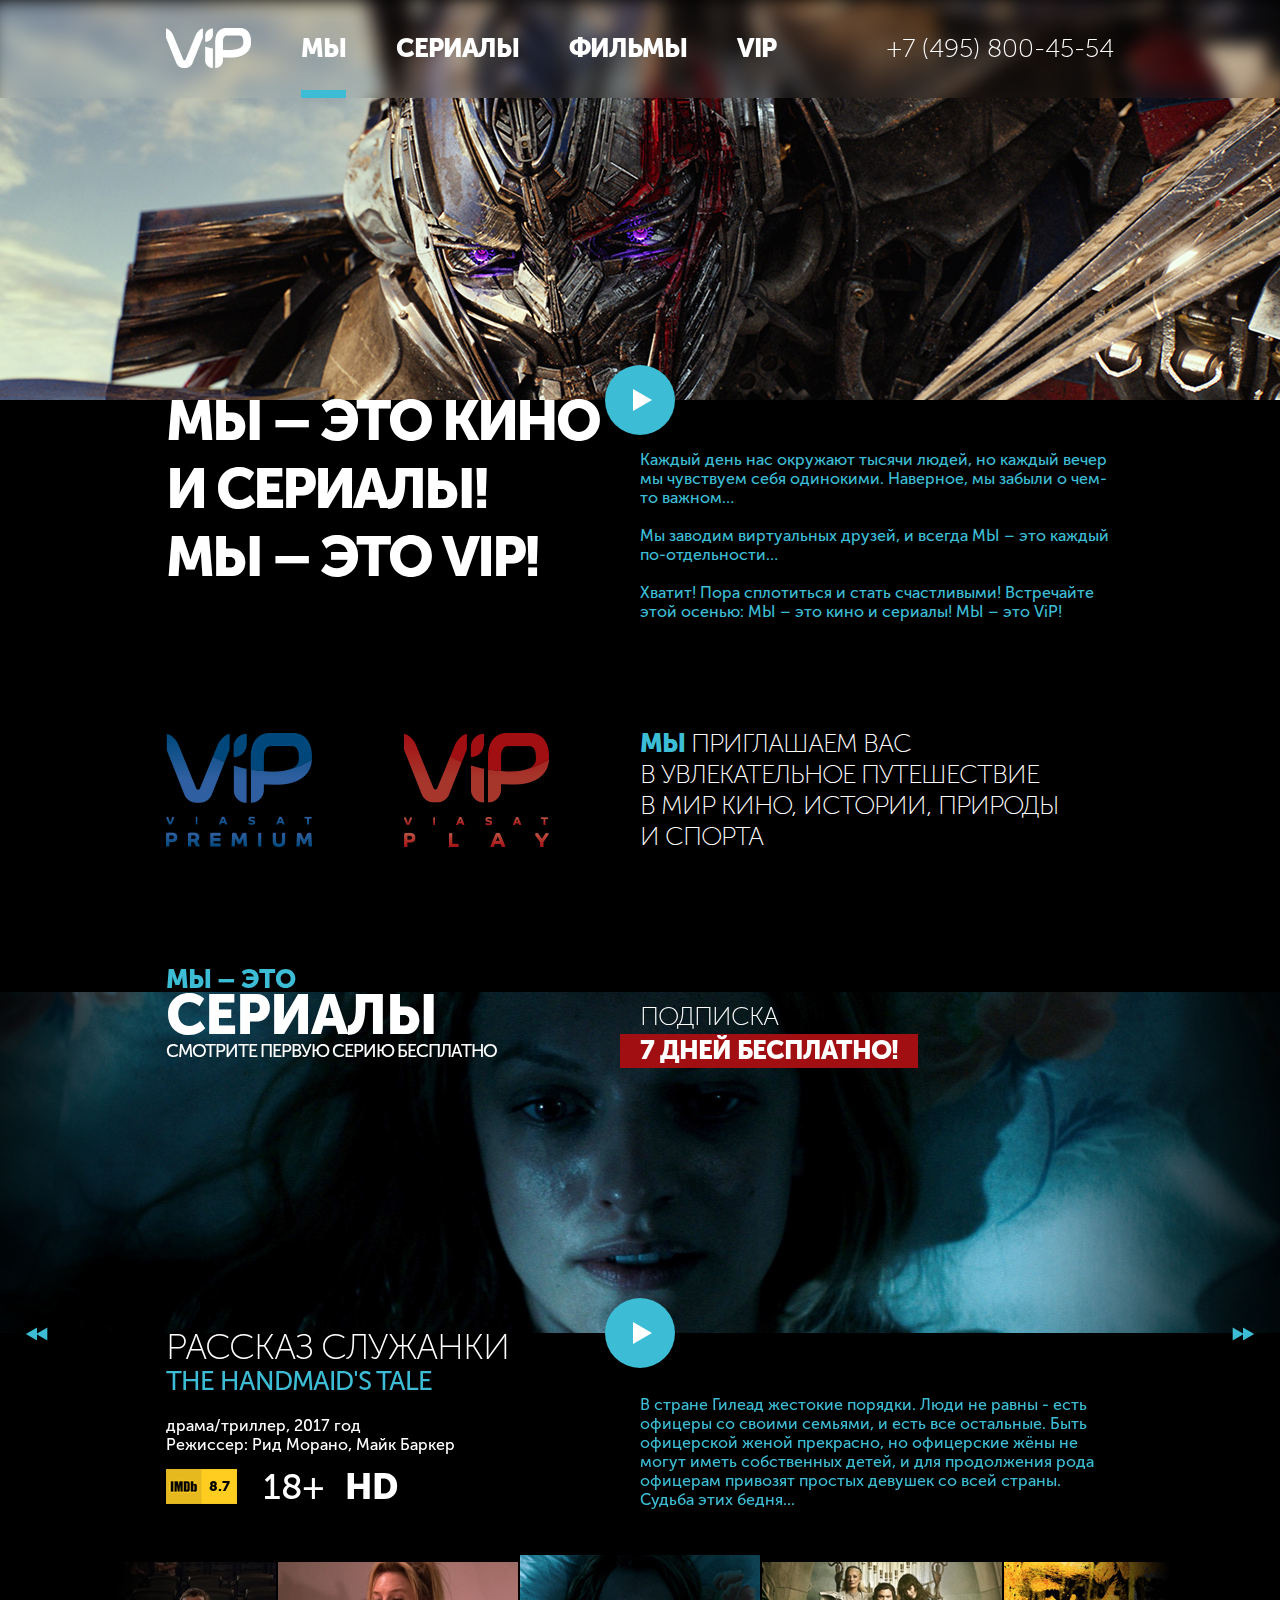
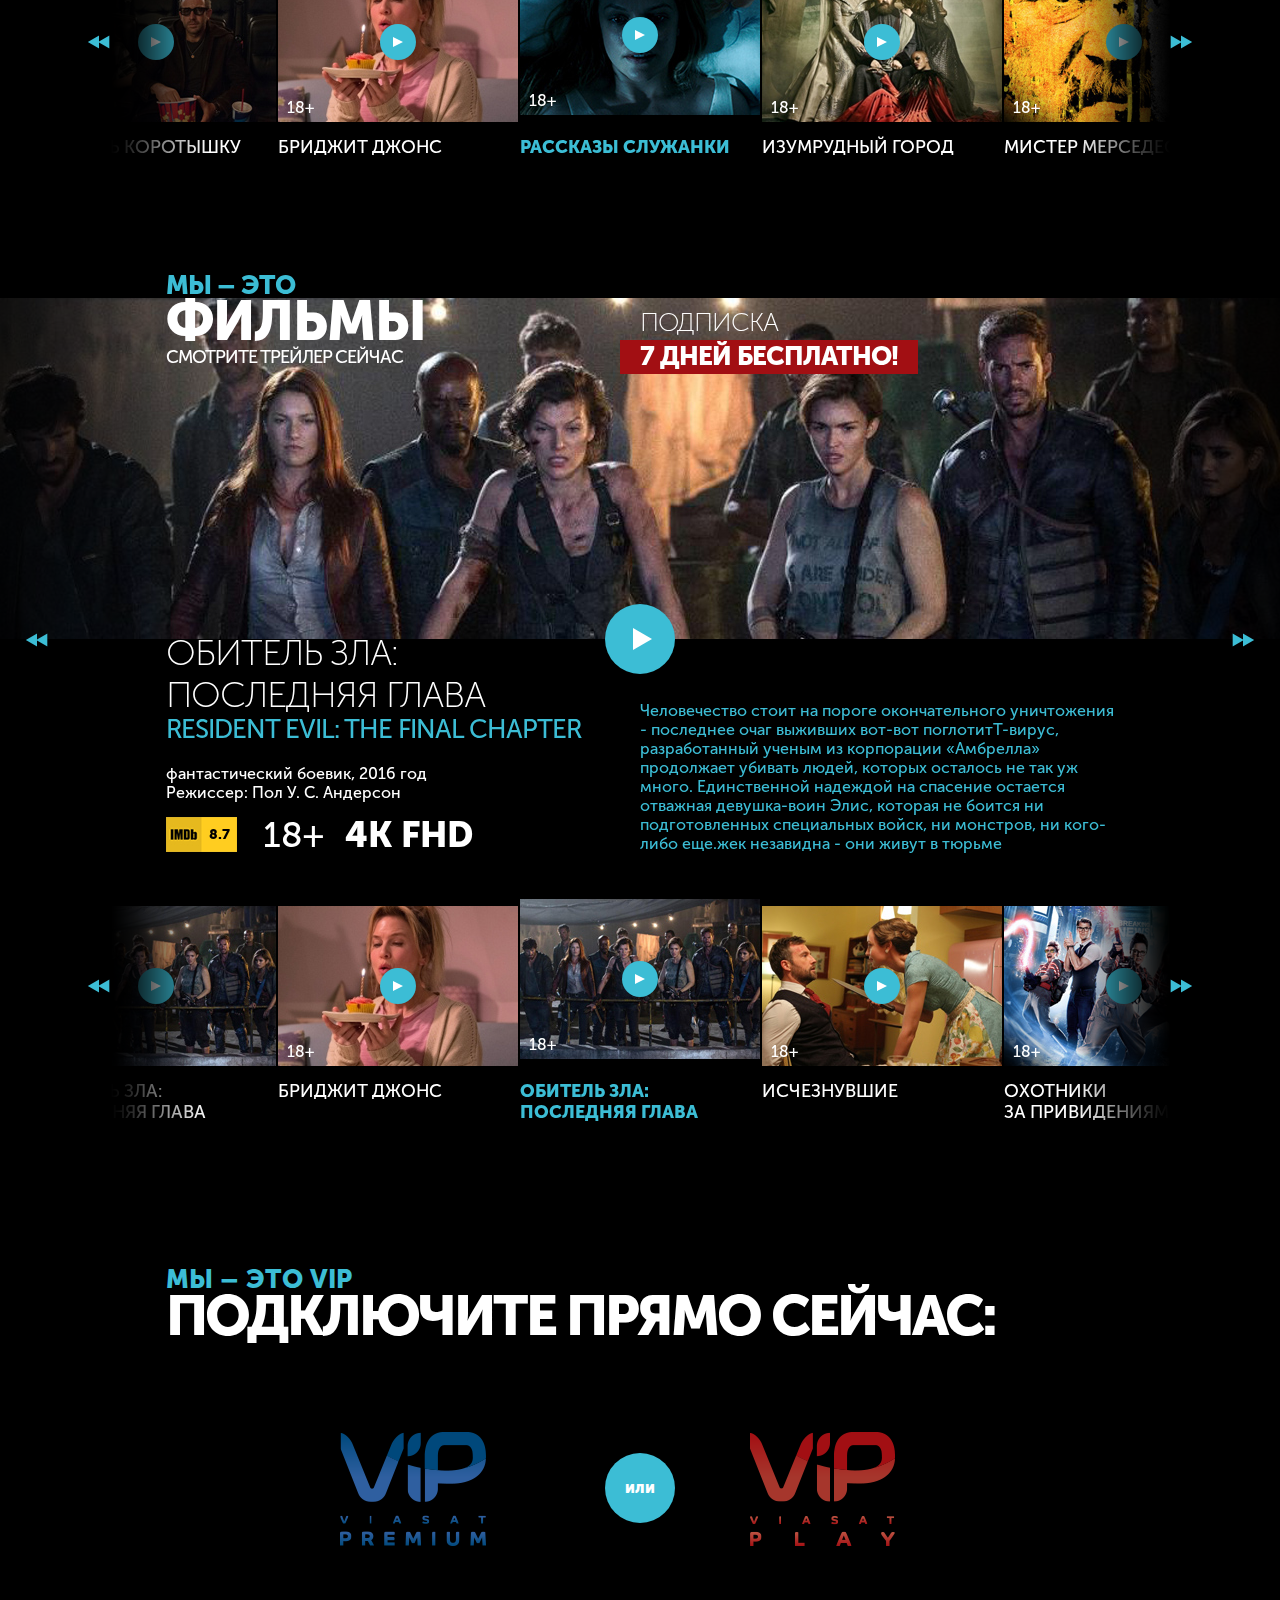
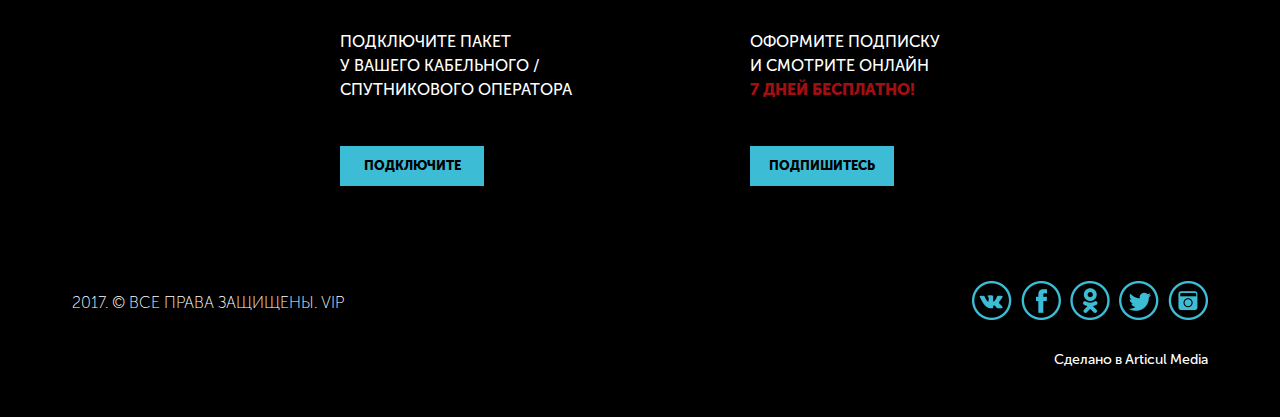
==== commit 24310c7f: "fix list" ====
--- a/index.html
+++ b/index.html
@@ -701,6 +701,12 @@
                         </div>
                         <div class="gallery-list-item">
                             <div class="gallery-list-item-inner">
+                                <a href="files/video.html" class="gallery-list-item-preview video-link"><img src="files/gallery-list-04.jpg" alt="" /><span>18+</span><em></em></a>
+                                <div class="gallery-list-item-title"><a href="#">Рассказы служанки</a></div>
+                            </div>
+                        </div>
+                        <div class="gallery-list-item">
+                            <div class="gallery-list-item-inner">
                                 <a href="files/video.html" class="gallery-list-item-preview video-link"><img src="files/gallery-list-01.jpg" alt="" /><span>18+</span><em></em></a>
                                 <div class="gallery-list-item-title"><a href="#">Изумрудный город</a></div>
                             </div>
@@ -715,12 +721,6 @@
                             <div class="gallery-list-item-inner">
                                 <a href="files/video.html" class="gallery-list-item-preview video-link"><img src="files/gallery-list-03.jpg" alt="" /><span>18+</span><em></em></a>
                                 <div class="gallery-list-item-title"><a href="#">Достать коротышку</a></div>
-                            </div>
-                        </div>
-                        <div class="gallery-list-item">
-                            <div class="gallery-list-item-inner">
-                                <a href="files/video.html" class="gallery-list-item-preview video-link"><img src="files/gallery-list-04.jpg" alt="" /><span>18+</span><em></em></a>
-                                <div class="gallery-list-item-title"><a href="#">Рассказы служанки</a></div>
                             </div>
                         </div>
                         <div class="gallery-list-item">
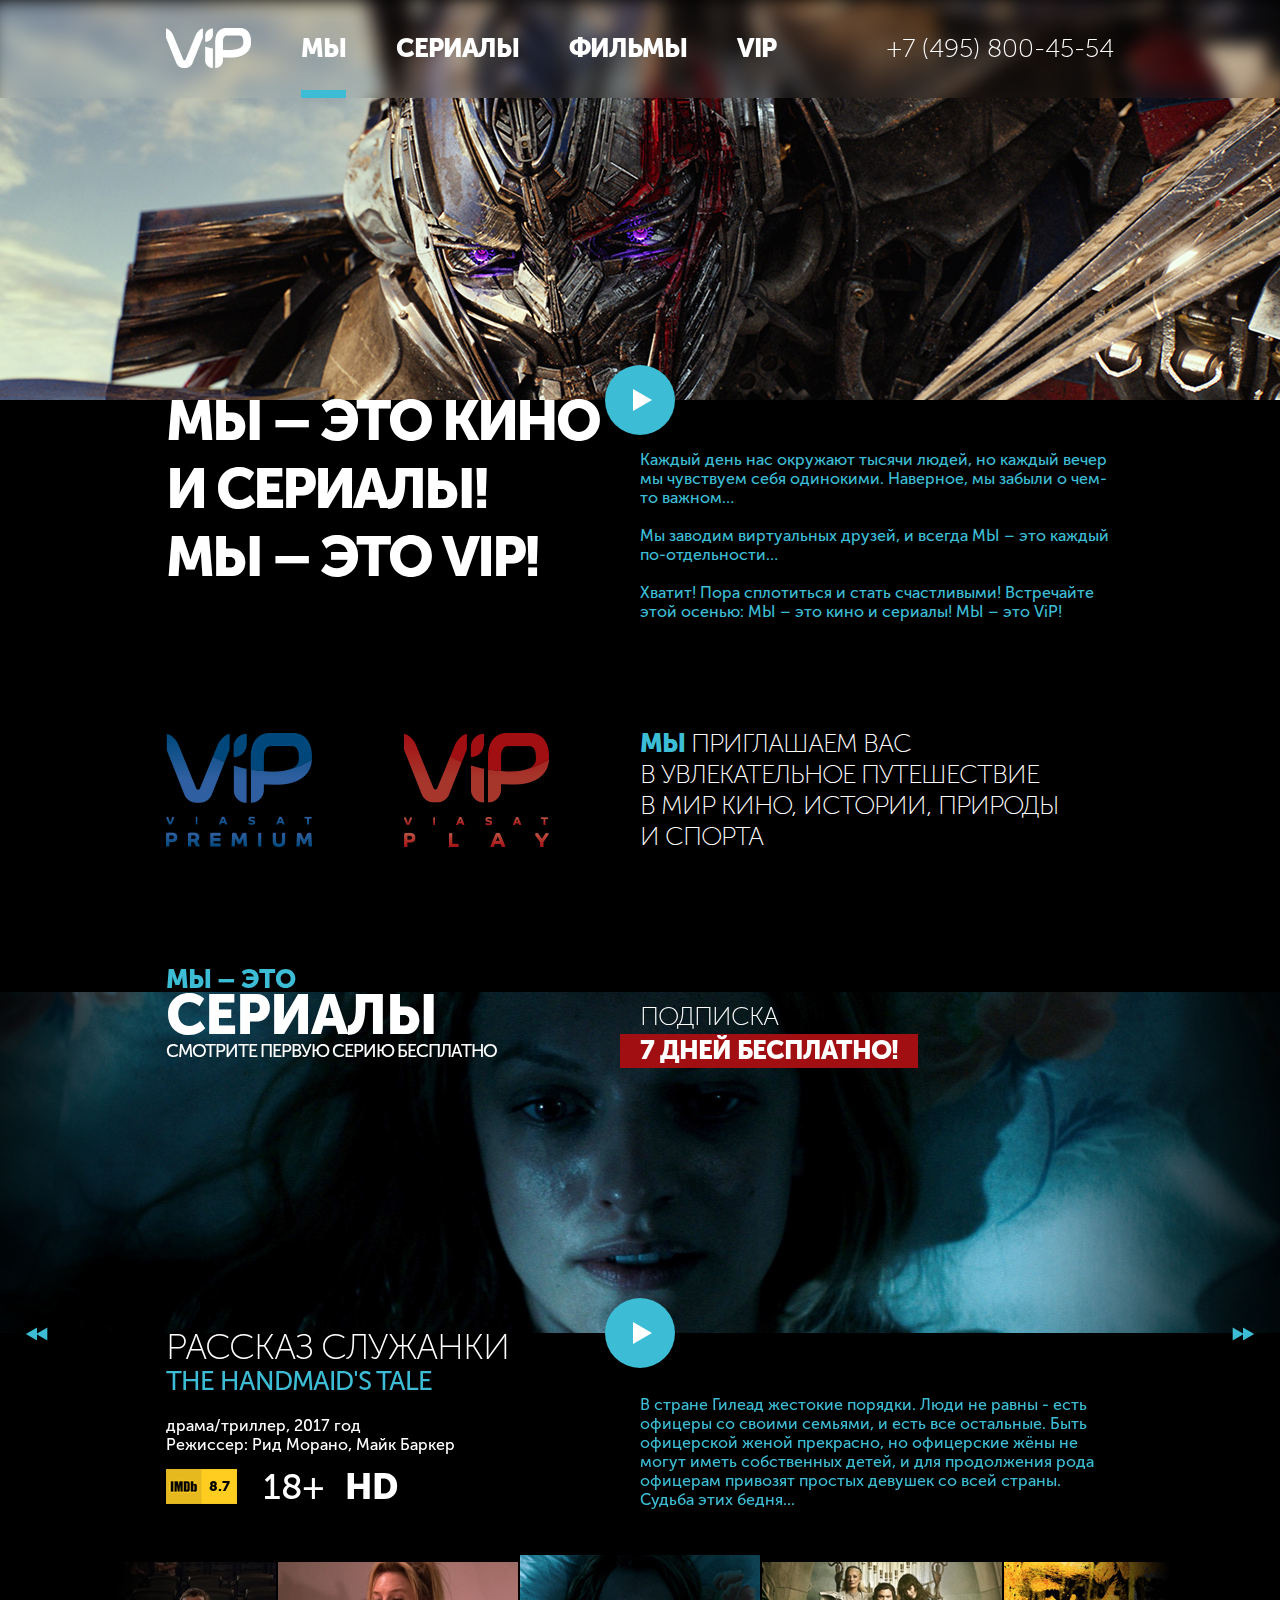
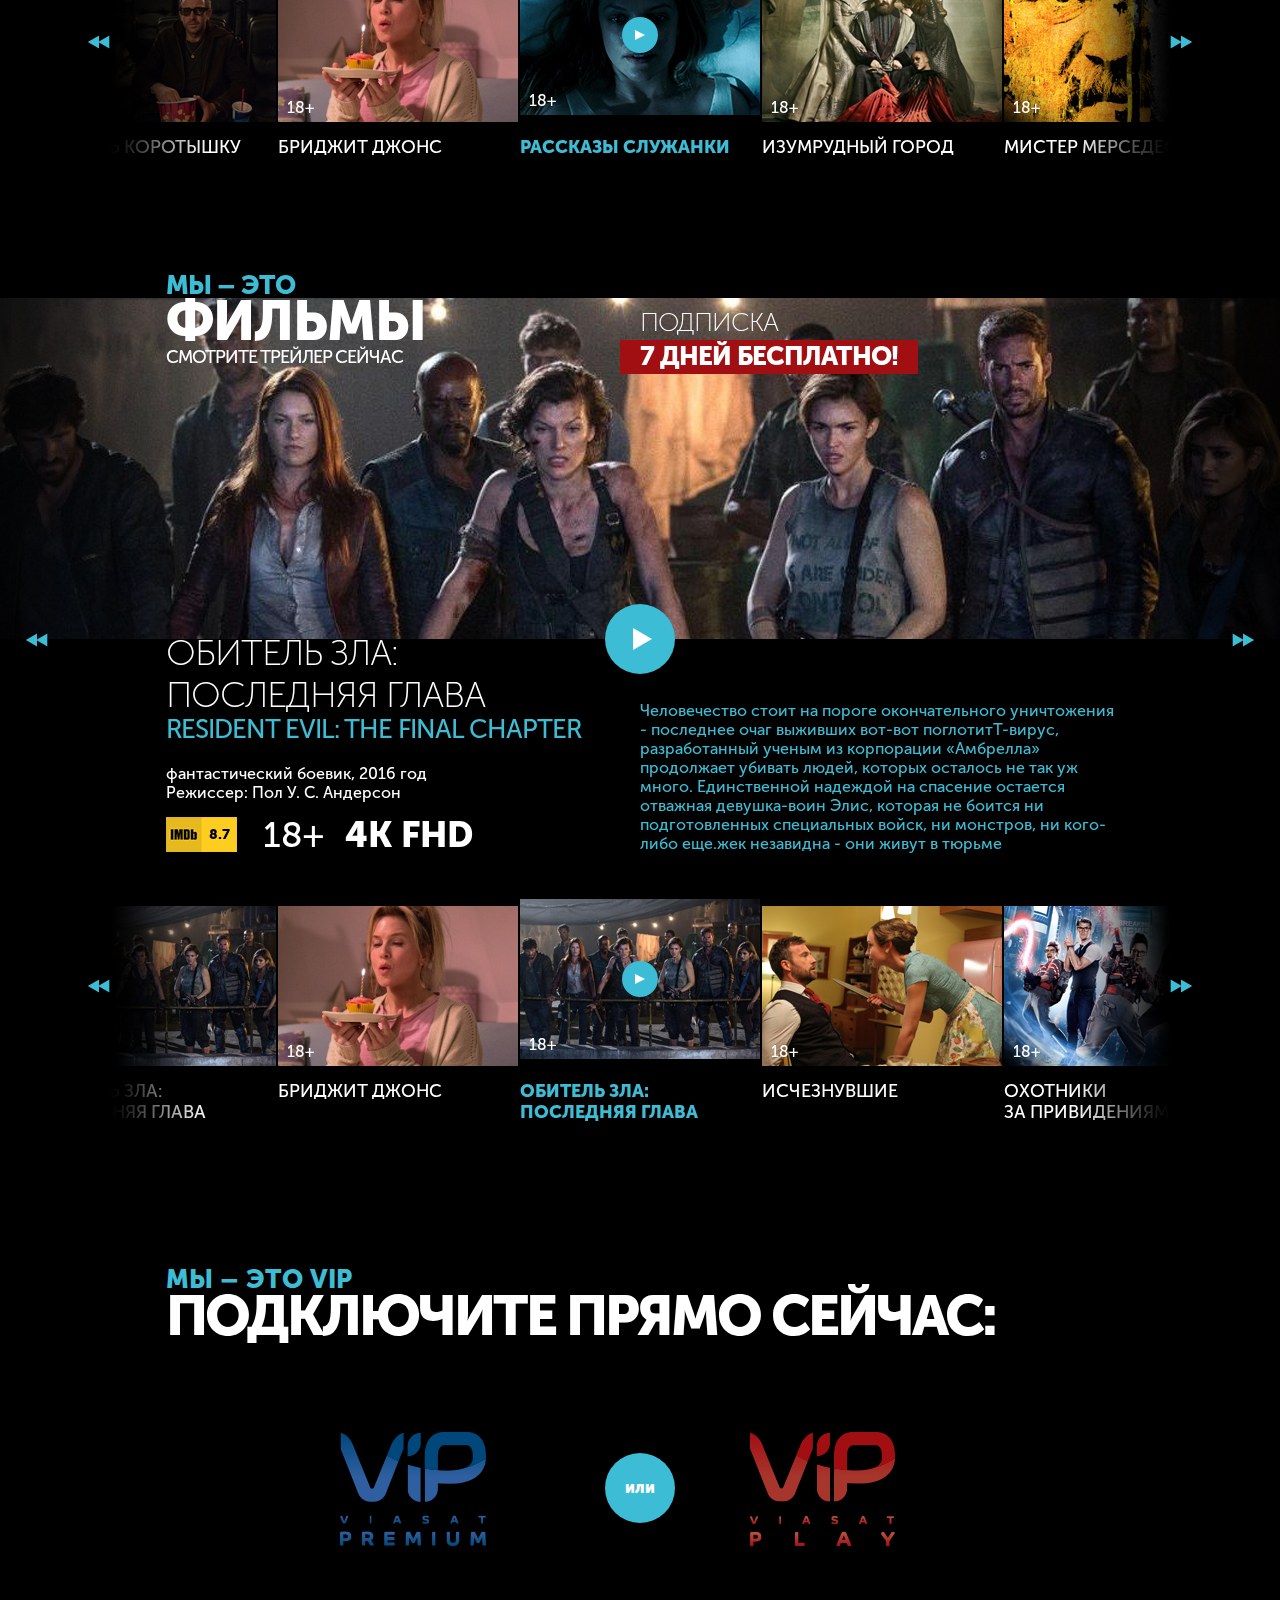
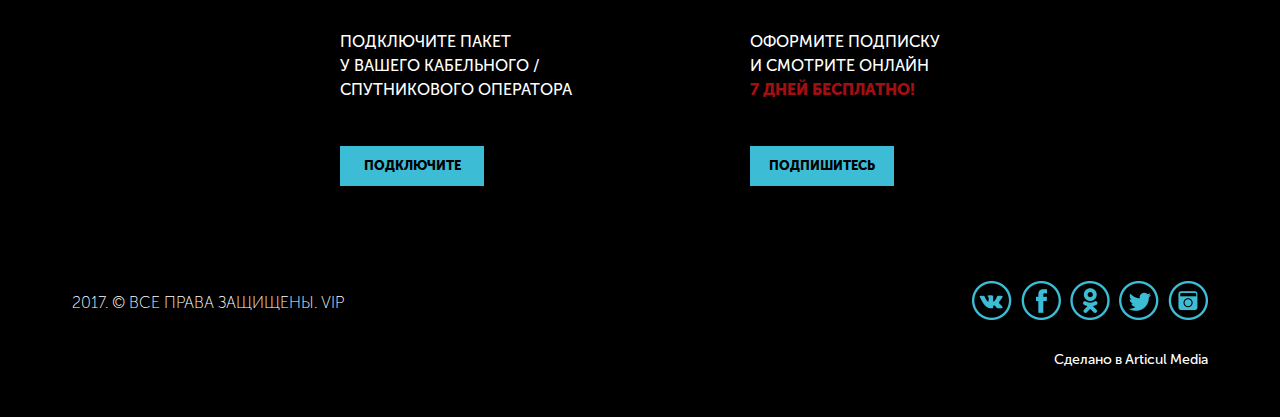
==== commit b0531b15: "fix" ====
--- a/index.html
+++ b/index.html
@@ -671,61 +671,91 @@
                     <div class="gallery-list-inner gallery-list-inner-series">
                         <div class="gallery-list-item active">
                             <div class="gallery-list-item-inner">
-                                <a href="files/video.html" class="gallery-list-item-preview video-link"><img src="files/gallery-list-04.jpg" alt="" /><span>18+</span><em></em></a>
+                                <div class="gallery-list-item-preview">
+                                    <a href="#"><img src="files/gallery-list-04.jpg" alt="" /><span>18+</span></a>
+                                    <a href="files/video.html" class="video-link"><em></em></a>
+                                </div>
                                 <div class="gallery-list-item-title"><a href="#">Рассказы служанки</a></div>
                             </div>
                         </div>
                         <div class="gallery-list-item">
                             <div class="gallery-list-item-inner">
-                                <a href="files/video.html" class="gallery-list-item-preview video-link"><img src="files/gallery-list-01.jpg" alt="" /><span>18+</span><em></em></a>
+                                <div class="gallery-list-item-preview">
+                                    <a href="#"><img src="files/gallery-list-01.jpg" alt="" /><span>18+</span></a>
+                                    <a href="files/video.html" class="video-link"><em></em></a>
+                                </div>
                                 <div class="gallery-list-item-title"><a href="#">Изумрудный город</a></div>
                             </div>
                         </div>
                         <div class="gallery-list-item">
                             <div class="gallery-list-item-inner">
-                                <a href="files/video.html" class="gallery-list-item-preview video-link"><img src="files/gallery-list-02.jpg" alt="" /><span>18+</span><em></em></a>
+                                <div class="gallery-list-item-preview">
+                                    <a href="#"><img src="files/gallery-list-02.jpg" alt="" /><span>18+</span></a>
+                                    <a href="files/video.html" class="video-link"><em></em></a>
+                                </div>
                                 <div class="gallery-list-item-title"><a href="#">Мистер Мерседес</a></div>
                             </div>
                         </div>
                         <div class="gallery-list-item">
                             <div class="gallery-list-item-inner">
-                                <a href="files/video.html" class="gallery-list-item-preview video-link"><img src="files/gallery-list-03.jpg" alt="" /><span>18+</span><em></em></a>
+                                <div class="gallery-list-item-preview">
+                                    <a href="#"><img src="files/gallery-list-03.jpg" alt="" /><span>18+</span></a>
+                                    <a href="files/video.html" class="video-link"><em></em></a>
+                                </div>
                                 <div class="gallery-list-item-title"><a href="#">Достать коротышку</a></div>
                             </div>
                         </div>
                         <div class="gallery-list-item">
                             <div class="gallery-list-item-inner">
-                                <a href="files/video.html" class="gallery-list-item-preview video-link"><img src="files/gallery-list-05.jpg" alt="" /><span>18+</span><em></em></a>
+                                <div class="gallery-list-item-preview">
+                                    <a href="#"><img src="files/gallery-list-05.jpg" alt="" /><span>18+</span></a>
+                                    <a href="files/video.html" class="video-link"><em></em></a>
+                                </div>
                                 <div class="gallery-list-item-title"><a href="#">Бриджит джонс</a></div>
                             </div>
                         </div>
                         <div class="gallery-list-item">
                             <div class="gallery-list-item-inner">
-                                <a href="files/video.html" class="gallery-list-item-preview video-link"><img src="files/gallery-list-04.jpg" alt="" /><span>18+</span><em></em></a>
+                                <div class="gallery-list-item-preview">
+                                    <a href="#"><img src="files/gallery-list-04.jpg" alt="" /><span>18+</span></a>
+                                    <a href="files/video.html" class="video-link"><em></em></a>
+                                </div>
                                 <div class="gallery-list-item-title"><a href="#">Рассказы служанки</a></div>
                             </div>
                         </div>
                         <div class="gallery-list-item">
                             <div class="gallery-list-item-inner">
-                                <a href="files/video.html" class="gallery-list-item-preview video-link"><img src="files/gallery-list-01.jpg" alt="" /><span>18+</span><em></em></a>
+                                <div class="gallery-list-item-preview">
+                                    <a href="#"><img src="files/gallery-list-01.jpg" alt="" /><span>18+</span></a>
+                                    <a href="files/video.html" class="video-link"><em></em></a>
+                                </div>
                                 <div class="gallery-list-item-title"><a href="#">Изумрудный город</a></div>
                             </div>
                         </div>
                         <div class="gallery-list-item">
                             <div class="gallery-list-item-inner">
-                                <a href="files/video.html" class="gallery-list-item-preview video-link"><img src="files/gallery-list-02.jpg" alt="" /><span>18+</span><em></em></a>
+                                <div class="gallery-list-item-preview">
+                                    <a href="#"><img src="files/gallery-list-02.jpg" alt="" /><span>18+</span></a>
+                                    <a href="files/video.html" class="video-link"><em></em></a>
+                                </div>
                                 <div class="gallery-list-item-title"><a href="#">Мистер Мерседес</a></div>
                             </div>
                         </div>
                         <div class="gallery-list-item">
                             <div class="gallery-list-item-inner">
-                                <a href="files/video.html" class="gallery-list-item-preview video-link"><img src="files/gallery-list-03.jpg" alt="" /><span>18+</span><em></em></a>
+                                <div class="gallery-list-item-preview">
+                                    <a href="#"><img src="files/gallery-list-03.jpg" alt="" /><span>18+</span></a>
+                                    <a href="files/video.html" class="video-link"><em></em></a>
+                                </div>
                                 <div class="gallery-list-item-title"><a href="#">Достать коротышку</a></div>
                             </div>
                         </div>
                         <div class="gallery-list-item">
                             <div class="gallery-list-item-inner">
-                                <a href="files/video.html" class="gallery-list-item-preview video-link"><img src="files/gallery-list-05.jpg" alt="" /><span>18+</span><em></em></a>
+                                <div class="gallery-list-item-preview">
+                                    <a href="#"><img src="files/gallery-list-05.jpg" alt="" /><span>18+</span></a>
+                                    <a href="files/video.html" class="video-link"><em></em></a>
+                                </div>
                                 <div class="gallery-list-item-title"><a href="#">Бриджит джонс</a></div>
                             </div>
                         </div>
@@ -1258,61 +1288,91 @@
                     <div class="gallery-list-inner gallery-list-inner-movies">
                         <div class="gallery-list-item active">
                             <div class="gallery-list-item-inner">
-                                <a href="files/video.html" class="gallery-list-item-preview video-link"><img src="files/gallery-list-08.jpg" alt="" /><span>18+</span><em></em></a>
+                                <div class="gallery-list-item-preview">
+                                    <a href="#"><img src="files/gallery-list-08.jpg" alt="" /><span>18+</span></a>
+                                    <a href="files/video.html" class="video-link"><em></em></a>
+                                </div>
                                 <div class="gallery-list-item-title"><a href="#">Обитель зла: Последняя глава</a></div>
                             </div>
                         </div>
                         <div class="gallery-list-item">
                             <div class="gallery-list-item-inner">
-                                <a href="files/video.html" class="gallery-list-item-preview video-link"><img src="files/gallery-list-06.jpg" alt="" /><span>18+</span><em></em></a>
+                                <div class="gallery-list-item-preview">
+                                    <a href="#"><img src="files/gallery-list-06.jpg" alt="" /><span>18+</span></a>
+                                    <a href="files/video.html" class="video-link"><em></em></a>
+                                </div>
                                 <div class="gallery-list-item-title"><a href="#">Исчезнувшие</a></div>
                             </div>
                         </div>
                         <div class="gallery-list-item">
                             <div class="gallery-list-item-inner">
-                                <a href="files/video.html" class="gallery-list-item-preview video-link"><img src="files/gallery-list-07.jpg" alt="" /><span>18+</span><em></em></a>
+                                <div class="gallery-list-item-preview">
+                                    <a href="#"><img src="files/gallery-list-07.jpg" alt="" /><span>18+</span></a>
+                                    <a href="files/video.html" class="video-link"><em></em></a>
+                                </div>
                                 <div class="gallery-list-item-title"><a href="#">Охотники за&nbsp;привидениями</a></div>
                             </div>
                         </div>
                         <div class="gallery-list-item">
                             <div class="gallery-list-item-inner">
-                                <a href="files/video.html" class="gallery-list-item-preview video-link"><img src="files/gallery-list-03.jpg" alt="" /><span>18+</span><em></em></a>
+                                <div class="gallery-list-item-preview">
+                                    <a href="#"><img src="files/gallery-list-03.jpg" alt="" /><span>18+</span></a>
+                                    <a href="files/video.html" class="video-link"><em></em></a>
+                                </div>
                                 <div class="gallery-list-item-title"><a href="#">Достать коротышку</a></div>
                             </div>
                         </div>
                         <div class="gallery-list-item">
                             <div class="gallery-list-item-inner">
-                                <a href="files/video.html" class="gallery-list-item-preview video-link"><img src="files/gallery-list-05.jpg" alt="" /><span>18+</span><em></em></a>
+                                <div class="gallery-list-item-preview">
+                                    <a href="#"><img src="files/gallery-list-05.jpg" alt="" /><span>18+</span></a>
+                                    <a href="files/video.html" class="video-link"><em></em></a>
+                                </div>
                                 <div class="gallery-list-item-title"><a href="#">Бриджит джонс</a></div>
                             </div>
                         </div>
                         <div class="gallery-list-item">
                             <div class="gallery-list-item-inner">
-                                <a href="files/video.html" class="gallery-list-item-preview video-link"><img src="files/gallery-list-06.jpg" alt="" /><span>18+</span><em></em></a>
+                                <div class="gallery-list-item-preview">
+                                    <a href="#"><img src="files/gallery-list-06.jpg" alt="" /><span>18+</span></a>
+                                    <a href="files/video.html" class="video-link"><em></em></a>
+                                </div>
                                 <div class="gallery-list-item-title"><a href="#">Исчезнувшие</a></div>
                             </div>
                         </div>
                         <div class="gallery-list-item">
                             <div class="gallery-list-item-inner">
-                                <a href="files/video.html" class="gallery-list-item-preview video-link"><img src="files/gallery-list-07.jpg" alt="" /><span>18+</span><em></em></a>
+                                <div class="gallery-list-item-preview">
+                                    <a href="#"><img src="files/gallery-list-07.jpg" alt="" /><span>18+</span></a>
+                                    <a href="files/video.html" class="video-link"><em></em></a>
+                                </div>
                                 <div class="gallery-list-item-title"><a href="#">Охотники за&nbsp;привидениями</a></div>
                             </div>
                         </div>
                         <div class="gallery-list-item">
                             <div class="gallery-list-item-inner">
-                                <a href="files/video.html" class="gallery-list-item-preview video-link"><img src="files/gallery-list-03.jpg" alt="" /><span>18+</span><em></em></a>
+                                <div class="gallery-list-item-preview">
+                                    <a href="#"><img src="files/gallery-list-03.jpg" alt="" /><span>18+</span></a>
+                                    <a href="files/video.html" class="video-link"><em></em></a>
+                                </div>
                                 <div class="gallery-list-item-title"><a href="#">Достать коротышку</a></div>
                             </div>
                         </div>
                         <div class="gallery-list-item">
                             <div class="gallery-list-item-inner">
-                                <a href="files/video.html" class="gallery-list-item-preview video-link"><img src="files/gallery-list-08.jpg" alt="" /><span>18+</span><em></em></a>
+                                <div class="gallery-list-item-preview">
+                                    <a href="#"><img src="files/gallery-list-08.jpg" alt="" /><span>18+</span></a>
+                                    <a href="files/video.html" class="video-link"><em></em></a>
+                                </div>
                                 <div class="gallery-list-item-title"><a href="#">Обитель зла: Последняя глава</a></div>
                             </div>
                         </div>
                         <div class="gallery-list-item">
                             <div class="gallery-list-item-inner">
-                                <a href="files/video.html" class="gallery-list-item-preview video-link"><img src="files/gallery-list-05.jpg" alt="" /><span>18+</span><em></em></a>
+                                <div class="gallery-list-item-preview">
+                                    <a href="#"><img src="files/gallery-list-05.jpg" alt="" /><span>18+</span></a>
+                                    <a href="files/video.html" class="video-link"><em></em></a>
+                                </div>
                                 <div class="gallery-list-item-title"><a href="#">Бриджит джонс</a></div>
                             </div>
                         </div>
@@ -1373,5 +1433,7 @@
             </div>
         </div>
 
+        <a href="#" class="up"></a>
+
     </body>
 </html>--- a/css/styles.css
+++ b/css/styles.css
@@ -28,7 +28,7 @@
 .header-bg {position:absolute; left:-10px; top:-10px; right:-10px; bottom:-100px; padding:10px 0 0 0; overflow:hidden; -webkit-filter:blur(9px); -moz-filter:blur(9px); -mz-filter:blur(9px); -o-filter:blur(9px); filter:blur(9px)}
 .header-bg-inner {margin:0 -100px; padding:0 100px}
 
-.logo {float:left; width:85px; height:40px; background:url(../images/logo.png); margin:28px 0 0 0; position:relative}
+.logo {float:left; width:85px; height:40px; background:url(../images/logo.png); margin:28px 0 0 0; position:relative; cursor:pointer}
 
 nav {float:left; font:26px/98px MuseoSansCyrl900, sans-serif; text-transform:uppercase; position:relative; letter-spacing:-1px}
 nav ul {margin:0; padding:0; list-style:none}
@@ -172,7 +172,8 @@
 }
 
 @media screen and (max-width:767px) {
-    .welcome-detail {padding:26px 0 0 0}
+    .welcome-detail {padding:26px 0 0 0; bottom:-120px}
+    .welcome-detail+.welcome-detail {bottom:-90px}
     .welcome-detail .container {padding:0}
     .welcome-detail-close {right:21px; bottom:50px; top:auto; width:39px; height:39px; background:url(../images/welcome-close-mobile.png)}
     .welcome-detail-logo {float:none; display:none}
@@ -275,13 +276,14 @@
 .gallery-list-inner:after {content:""; display:block; position:absolute; z-index:9; right:0; top:0; bottom:0; width:100px; background:url(../images/gallery-list-shadow-right.png); pointer-events:none}
 .gallery-list-item {display:inline-block; vertical-align:top; white-space:normal; width:242px; padding:7px 0 0 0}
 .gallery-list-item-inner {margin:0 1px}
-a.gallery-list-item-preview {position:relative; top:0; transition:top .5s ease; display:block}
-.gallery-list-item-inner:hover a.gallery-list-item-preview,
-.gallery-list-item.active a.gallery-list-item-preview {top:-7px}
+.gallery-list-item-preview {position:relative; top:0; transition:top .5s ease}
+.gallery-list-item-inner:hover .gallery-list-item-preview,
+.gallery-list-item.active .gallery-list-item-preview {top:-7px}
 .gallery-list-item-preview img {display:block; width:100%}
 .gallery-list-item-preview span {position:absolute; left:9px; bottom:5px; color:#fff; font-size:16px; line-height:19px; letter-spacing:0}
-.gallery-list-item-preview em {display:block; position:absolute}
-.gallery-list-item-preview em {position:absolute; left:50%; top:50%; width:36px; height:36px; display:block; margin:-18px 0 0 -18px; border-radius:50%; background:#3cbdd5; z-index:1; transition:background .3s ease}
+.gallery-list-item-preview .video-link {display:none; position:absolute; left:0; top:0; right:0; bottom:0}
+.gallery-list-item.active .gallery-list-item-preview .video-link {display:block}
+.gallery-list-item-preview em {position:absolute; left:50%; top:50%; width:36px; height:36px; display:block; margin:-18px 0 0 -18px; border-radius:50%; background:#3cbdd5; z-index:1; transition:all .3s ease}
 .gallery-list-item-preview em:after {content:""; display:block; width:0; height:0; border-left:10px solid #fff; border-top:5px solid transparent; border-bottom:5px solid transparent; position:absolute; left:50%; top:50%; margin:-5px 0 0 -5px}
 .gallery-list-item-preview:hover em {background:#305fa0}
 .gallery-list-item-title {font-size:18px; line-height:21px; text-transform:uppercase; letter-spacing:0; padding:15px 0 0 0}
@@ -362,4 +364,6 @@
 }
 
 .video-window-open body {overflow:hidden}
-.video-window-open .video-window {display:block}+.video-window-open .video-window {display:block}
+
+.up {display:none; position:fixed; right:72px; bottom:50px; z-index:990; width:50px; height:50px; border-radius:50%; background:url(../images/up.svg) no-repeat center; background-size:cover; margin:0; padding:0; -webkit-appearance:none; cursor:pointer}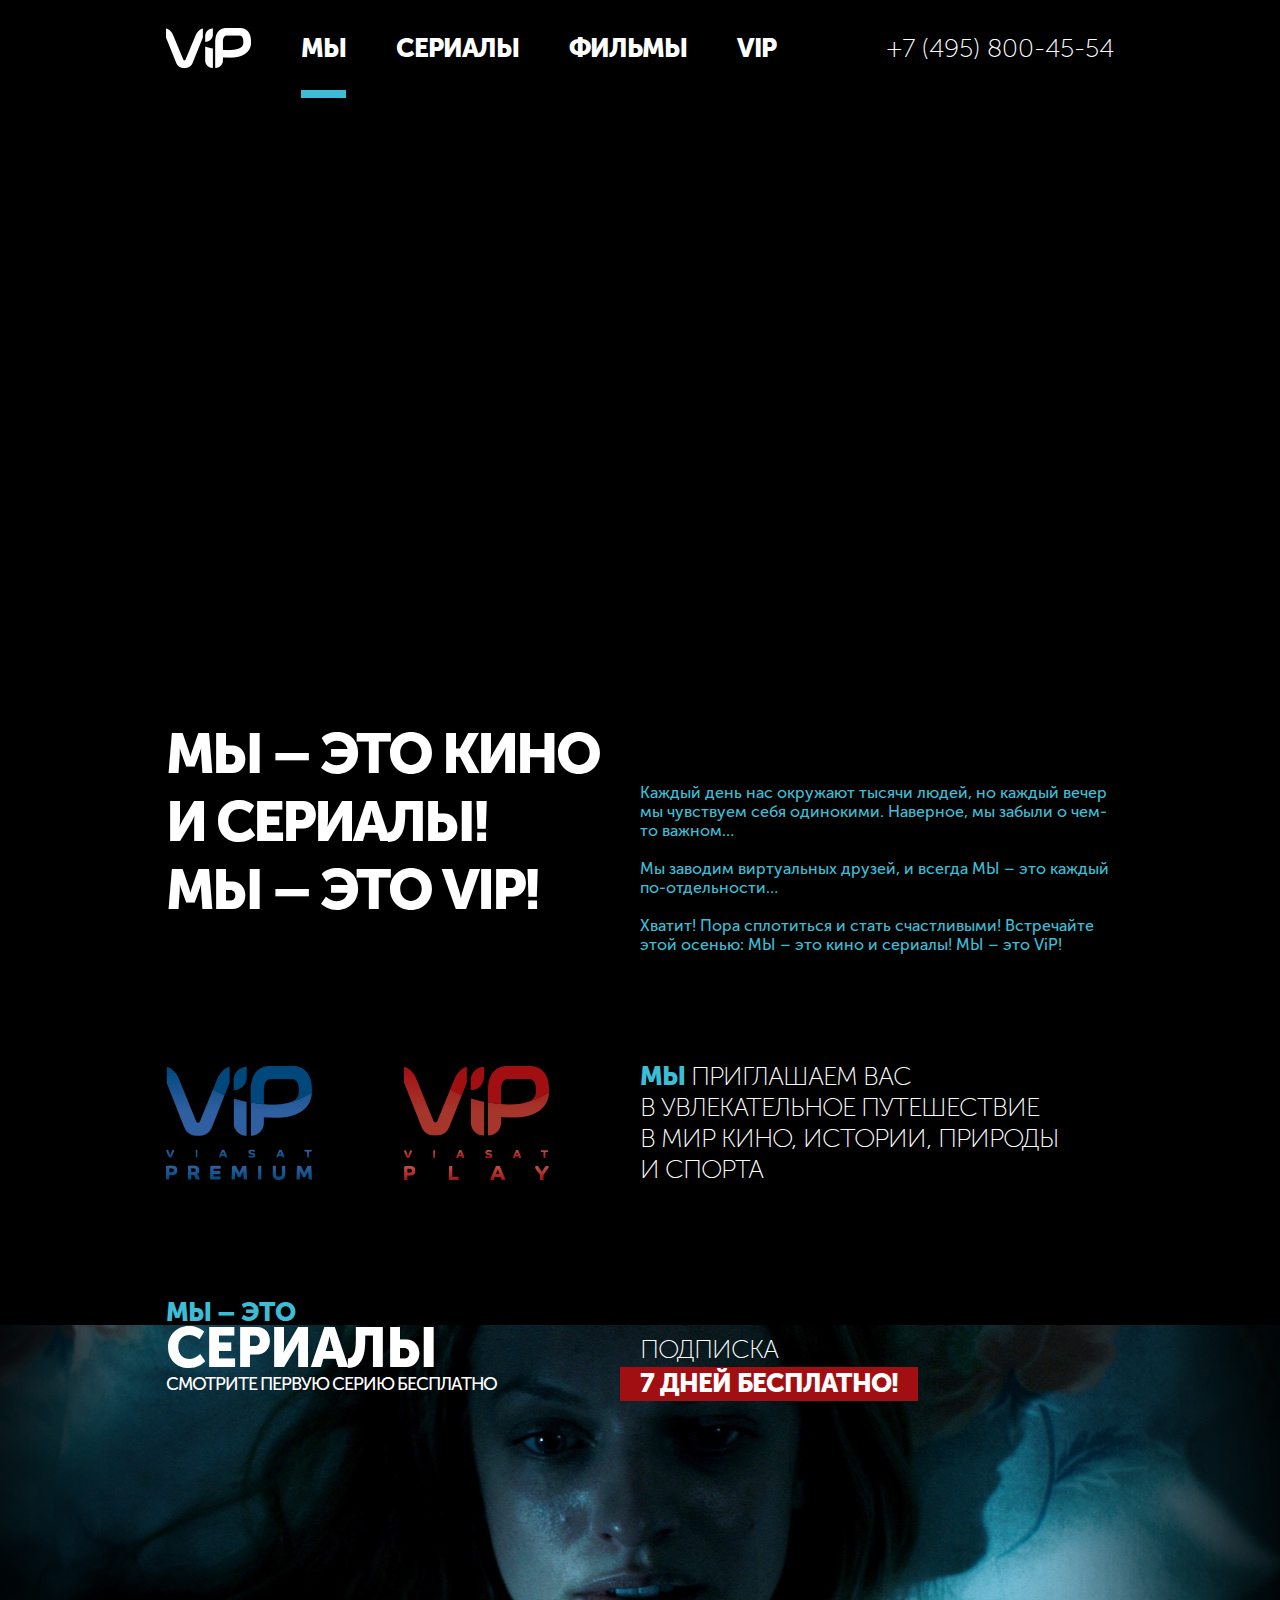
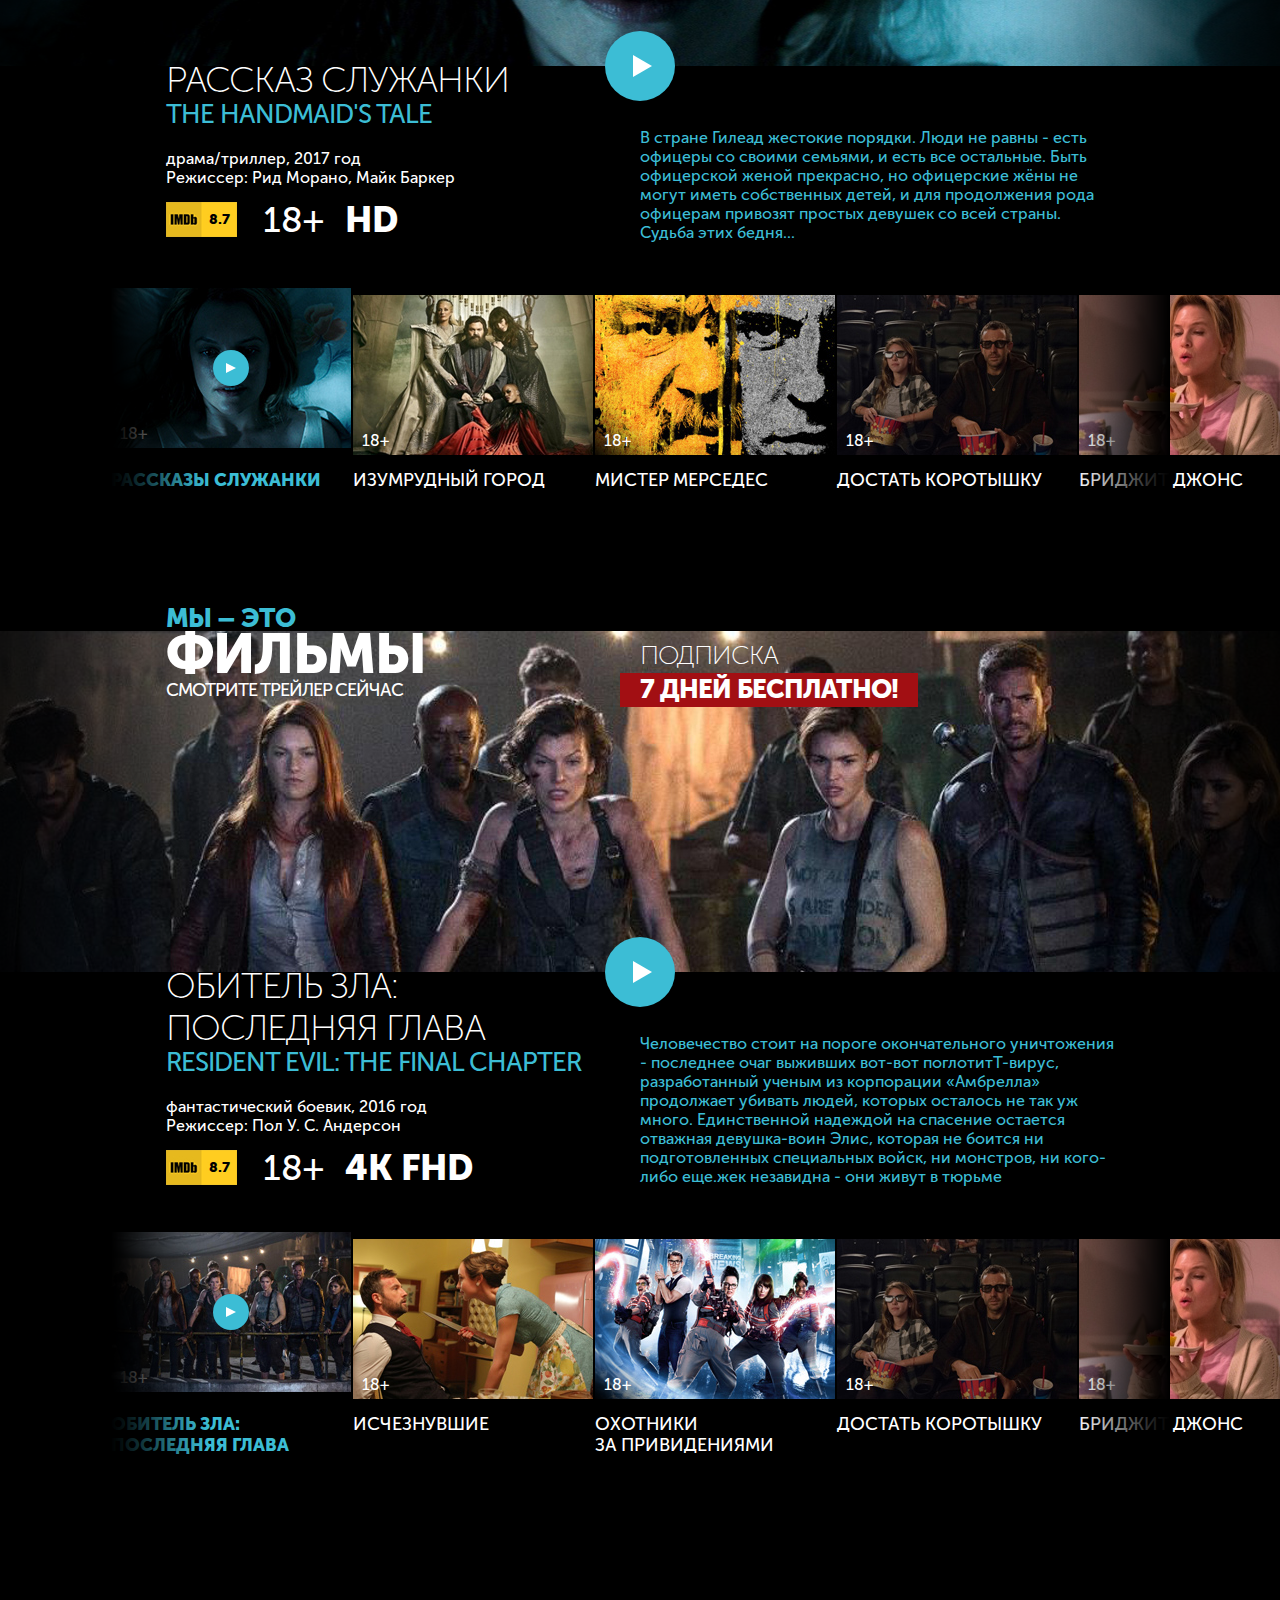
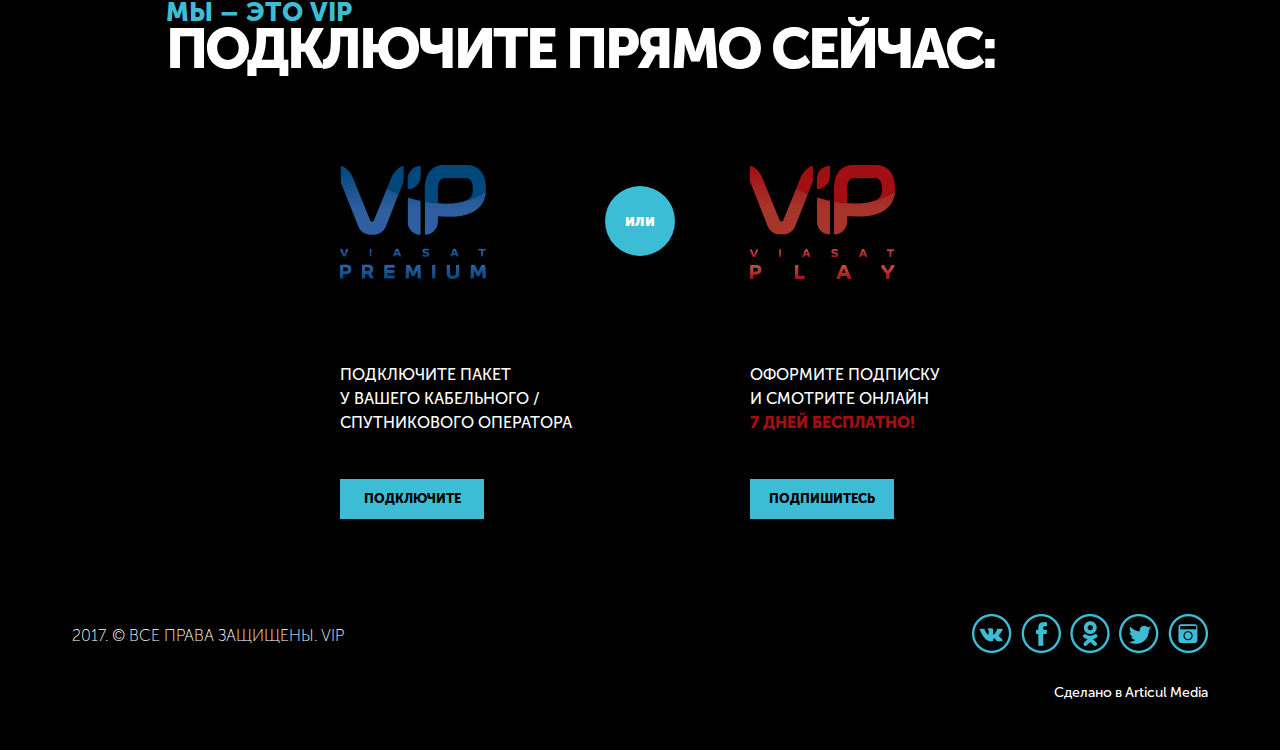
==== commit 74466a2a: "poster" ====
--- a/index.html
+++ b/index.html
@@ -11,6 +11,7 @@
         <script src="js/jquery-3.2.1.min.js"></script>
         <script src="js/jquery.scrollTo.min.js"></script>
         <script src="js/slick/slick.min.js"></script>
+        <script src="https://player.vimeo.com/api/player.js"></script>
         <script src="js/tools.js"></script>
 
         <meta name="viewport" content="width=device-width" />
@@ -61,9 +62,8 @@
 
             <!-- we -->
             <section id="we" class="we">
-                <div class="we-poster" style="background-image:url(files/we.jpg)"></div>
+                <div class="we-poster"></div>
                 <div class="container">
-                    <a href="files/video.html" class="we-play video-link"></a>
                     <div class="we-block">
                         <div class="row">
                             <div class="col-sm-6">
--- a/css/styles.css
+++ b/css/styles.css
@@ -23,7 +23,9 @@
 .container {max-width:988px; padding:0 20px; margin:0 auto; position:relative; width:auto}
 .container:after {content:"."; display:block; clear:both; visibility:hidden; height:0}
 
-header {position:fixed; left:0; top:0; right:0; z-index:99; height:98px; background:#000; overflow:hidden}
+header {position:fixed; left:0; top:0; right:0; z-index:99; height:98px; background:#000; overflow:hidden; transition:top .5s ease}
+.play header {top:-98px}
+.playscroll header {top:0}
 
 .header-bg {position:absolute; left:-10px; top:-10px; right:-10px; bottom:-100px; padding:10px 0 0 0; overflow:hidden; -webkit-filter:blur(9px); -moz-filter:blur(9px); -mz-filter:blur(9px); -o-filter:blur(9px); filter:blur(9px)}
 .header-bg-inner {margin:0 -100px; padding:0 100px}
@@ -98,16 +100,8 @@
     .mobile-call-text {text-align:center; font:20px/30px MuseoSansCyrl900, sans-serif; text-transform:uppercase; padding:41px 0}
 }
 
-.we-poster {height:400px; background-position:center top; background-size:cover}
-a.we-play {position:relative; width:70px; height:70px; display:block; margin:-35px auto -48px auto; border-radius:50%; background:#3cbdd5; z-index:1; transition:background .3s ease}
-a.we-play:after {content:""; display:block; width:0; height:0; border-left:19px solid #fff; border-top:11px solid transparent; border-bottom:11px solid transparent; position:absolute; left:28px; top:24px}
-a.we-play:hover {background:#305fa0}
-
-@media screen and (max-width:767px) {
-    .we-poster {height:500px}
-    .we-play {width:140px; height:140px; margin:-70px auto -83px auto}
-    .we-play:after {border-left-width:38px; border-top-width:23px; border-bottom-width:23px; left:56px; top:47px}
-}
+.we-poster {height:0; padding:56.25% 0 0 0; position:relative}
+.we-poster iframe {position:absolute; left:0; top:0; width:100%; height:100%; display:block; border:none}
 
 .we-block:after {content:"."; display:block; clear:both; visibility:hidden; height:0}
 .we-block-title {text-transform:uppercase; font:56px/68px MuseoSansCyrl900, sans-serif; color:#fff; letter-spacing:-3px}
@@ -120,7 +114,7 @@
 }
 
 @media screen and (max-width:767px) {
-    .we-block-title {padding:111px 25px 0 25px}
+    .we-block-title {padding:0 25px 0 25px}
     .we-block-title br {display:none}
     .we-block-text {padding:16px 25px 0 25px}
     .we-block-text p+p {margin:31px 0 0 0}
@@ -366,4 +360,4 @@
 .video-window-open body {overflow:hidden}
 .video-window-open .video-window {display:block}
 
-.up {display:none; position:fixed; right:72px; bottom:50px; z-index:990; width:50px; height:50px; border-radius:50%; background:url(../images/up.svg) no-repeat center; background-size:cover; margin:0; padding:0; -webkit-appearance:none; cursor:pointer}+.up {display:none; position:fixed; right:72px; bottom:50px; z-index:990; width:50px; height:50px; background:url(../images/up.svg) no-repeat center; background-size:cover; margin:0; padding:0; -webkit-appearance:none; cursor:pointer}